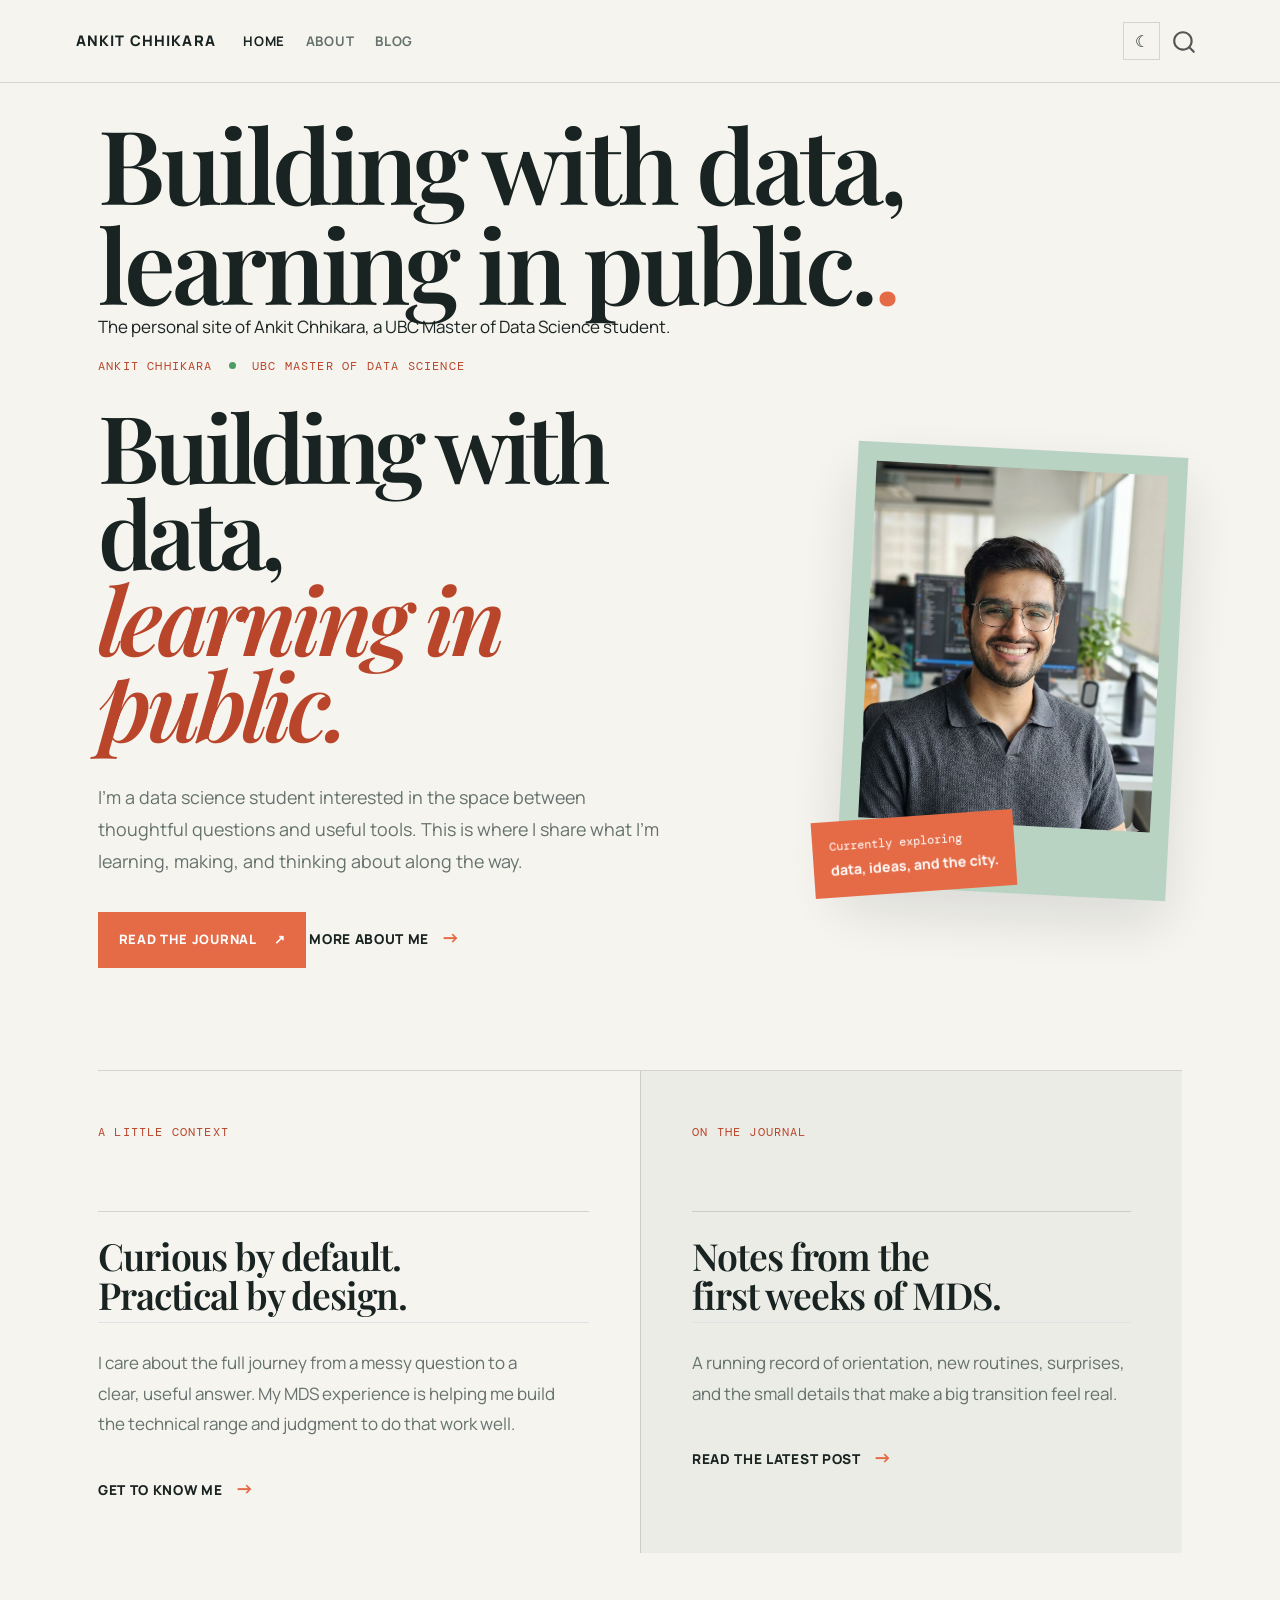
==== docs/index.html @ 625a1a9a "fix profile image path" ====
<!DOCTYPE html>
<html xmlns="http://www.w3.org/1999/xhtml" lang="en" xml:lang="en"><head>

<meta charset="utf-8">
<meta name="generator" content="quarto-1.10.18">

<meta name="viewport" content="width=device-width, initial-scale=1.0, user-scalable=yes">

<meta name="description" content="The personal site of Ankit Chhikara, a UBC Master of Data Science student.">

<title>Building with data, learning in public. – Ankit Chhikara</title>
<style>
/* Default styles provided by pandoc.
** See https://pandoc.org/MANUAL.html#variables-for-html for config info.
*/
span.smallcaps{font-variant: small-caps;}
div.columns{display: flex; gap: 1.5em;}
div.column{flex: auto;}
@media screen {
div.columns{gap: min(4vw, 1.5em);}
div.column{overflow-x: auto;}
}
div.hanging-indent{margin-left: 1.5em; text-indent: -1.5em;}
ul.task-list{list-style: none;}
ul.task-list li input[type="checkbox"] {
  width: 0.8em;
  margin: 0 0.8em 0.2em -1em; /* quarto-specific, see https://github.com/quarto-dev/quarto-cli/issues/4556 */ 
  vertical-align: middle;
}
</style>


<script src="site_libs/quarto-nav/quarto-nav.js"></script>
<script src="site_libs/quarto-nav/headroom.min.js"></script>
<script src="site_libs/clipboard/clipboard.min.js"></script>
<script src="site_libs/quarto-search/autocomplete.umd.js"></script>
<script src="site_libs/quarto-search/fuse.min.js"></script>
<script src="site_libs/quarto-search/quarto-search.js"></script>
<meta name="quarto:offset" content="./">
<script src="site_libs/quarto-html/quarto.js" type="module"></script>
<script src="site_libs/quarto-html/tabsets/tabsets.js" type="module"></script>
<script src="site_libs/quarto-html/popper.min.js"></script>
<script src="site_libs/quarto-html/tippy.umd.min.js"></script>
<script src="site_libs/quarto-html/anchor.min.js"></script>
<link href="site_libs/quarto-html/tippy.css" rel="stylesheet">
<link href="site_libs/quarto-html/quarto-syntax-highlighting-64a204ab8560d761af7679ceaba22944.css" rel="stylesheet" id="quarto-text-highlighting-styles">
<script src="site_libs/bootstrap/bootstrap.min.js"></script>
<link href="site_libs/bootstrap/bootstrap-icons.css" rel="stylesheet">
<link href="site_libs/bootstrap/bootstrap-445b8638c3d06994fee0907d791121c4.min.css" rel="stylesheet" append-hash="true" id="quarto-bootstrap" data-mode="light">
<script id="quarto-search-options" type="application/json">{
  "location": "navbar",
  "copy-button": false,
  "collapse-after": 3,
  "panel-placement": "end",
  "type": "overlay",
  "limit": 50,
  "keyboard-shortcut": [
    "f",
    "/",
    "s"
  ],
  "show-item-context": false,
  "language": {
    "search-no-results-text": "No results",
    "search-matching-documents-text": "matching documents",
    "search-copy-link-title": "Copy link to search",
    "search-hide-matches-text": "Hide additional matches",
    "search-more-match-text": "more match in this document",
    "search-more-matches-text": "more matches in this document",
    "search-clear-button-title": "Clear",
    "search-text-placeholder": "",
    "search-detached-cancel-button-title": "Cancel",
    "search-submit-button-title": "Submit",
    "search-label": "Search"
  }
}</script>


<link rel="stylesheet" href="styles.css">
</head>

<body class="nav-fixed quarto-light">

<div id="quarto-search-results"></div>
  <header id="quarto-header" class="headroom fixed-top">
    <nav class="navbar navbar-expand-lg " data-bs-theme="dark">
      <div class="navbar-container container-fluid">
      <div class="navbar-brand-container mx-auto">
    <a class="navbar-brand" href="./index.html">
    <span class="navbar-title">Ankit Chhikara</span>
    </a>
  </div>
            <div id="quarto-search" class="" title="Search"></div>
          <button class="navbar-toggler" type="button" data-bs-toggle="collapse" data-bs-target="#navbarCollapse" aria-controls="navbarCollapse" role="menu" aria-expanded="false" aria-label="Toggle navigation" onclick="if (window.quartoToggleHeadroom) { window.quartoToggleHeadroom(); }">
  <span class="navbar-toggler-icon"></span>
</button>
          <div class="collapse navbar-collapse" id="navbarCollapse">
            <ul class="navbar-nav navbar-nav-scroll me-auto">
  <li class="nav-item">
    <a class="nav-link active" href="./index.html" aria-current="page"> 
<span class="menu-text">Home</span></a>
  </li>  
  <li class="nav-item">
    <a class="nav-link" href="./about.html"> 
<span class="menu-text">About</span></a>
  </li>  
  <li class="nav-item">
    <a class="nav-link" href="./blog.html"> 
<span class="menu-text">Blog</span></a>
  </li>  
</ul>
            <ul class="navbar-nav navbar-nav-scroll ms-auto">
  <li class="nav-item">
    <a class="nav-link" href="./#"> 
<span class="menu-text"></span></a>
  </li>  
</ul>
          </div> <!-- /navcollapse -->
            <div class="quarto-navbar-tools">
</div>
      </div> <!-- /container-fluid -->
    </nav>
</header>
<!-- content -->
<div id="quarto-content" class="quarto-container page-columns page-rows-contents page-layout-full page-navbar">
<!-- sidebar -->
<!-- margin-sidebar -->
    <div id="quarto-margin-sidebar" class="sidebar margin-sidebar zindex-bottom">
        
    </div>
<!-- main -->
<main class="content column-page" id="quarto-document-content">

<header id="title-block-header" class="quarto-title-block default">
<div class="quarto-title">
<h1 class="title">Building with data, learning in public.</h1>
</div>

<div>
  <div class="description">
    The personal site of Ankit Chhikara, a UBC Master of Data Science student.
  </div>
</div>


<div class="quarto-title-meta column-page">

    
  
    
  </div>
  


</header>


<div class="home-hero">
<div class="hero-copy">
<p class="eyebrow">
Ankit Chhikara <span class="status-dot"></span> UBC Master of Data Science
</p>
<h1>
Building with data,<br><em>learning in public.</em>
</h1>
<p class="hero-lede">
I’m a data science student interested in the space between thoughtful questions and useful tools. This is where I share what I’m learning, making, and thinking about along the way.
</p>
<div class="hero-actions">
<p><a class="button button-primary" href="./blog.html">Read the journal <span aria-hidden="true">↗</span></a> <a class="text-link" href="./about.html">More about me <span aria-hidden="true">→</span></a></p>
</div>
</div>
<div class="hero-portrait">
<div class="portrait-frame">
<img src="images/profile.jpg" alt="Portrait of Ankit Chhikara">
</div>
<p class="portrait-note">
Currently exploring<br><strong>data, ideas, and the city.</strong>
</p>
</div>
</div>
<div class="home-grid">
<section class="feature-block">
<p class="eyebrow">
A little context
</p>
<h2 class="anchored">
Curious by default.<br>Practical by design.
</h2>
<p>
I care about the full journey from a messy question to a clear, useful answer. My MDS experience is helping me build the technical range and judgment to do that work well.
</p>
<a class="text-link" href="./about.html">Get to know me <span aria-hidden="true">→</span></a>
</section>
<section class="feature-block feature-block-accent">
<p class="eyebrow">
On the journal
</p>
<h2 class="anchored">
Notes from the<br>first weeks of MDS.
</h2>
<p>
A running record of orientation, new routines, surprises, and the small details that make a big transition feel real.
</p>
<a class="text-link" href="./posts/first-weeks/index.html">Read the latest post <span aria-hidden="true">→</span></a>
</section>
</div>



</main> <!-- /main -->
<script>
(function () {
  const savedTheme = localStorage.getItem('ankit-theme');
  const prefersDark = window.matchMedia('(prefers-color-scheme: dark)').matches;
  const theme = savedTheme || (prefersDark ? 'dark' : 'light');
  document.documentElement.dataset.theme = theme;

  window.addEventListener('DOMContentLoaded', function () {
    const tools = document.querySelector('.quarto-navbar-tools');
    if (!tools || tools.querySelector('.theme-toggle')) return;

    const button = document.createElement('button');
    button.className = 'theme-toggle';
    button.type = 'button';
    button.setAttribute('aria-label', theme === 'dark' ? 'Switch to light mode' : 'Switch to dark mode');
    button.setAttribute('title', button.getAttribute('aria-label'));
    button.innerHTML = theme === 'dark' ? '&#9728;' : '&#9790;';
    tools.appendChild(button);

    button.addEventListener('click', function () {
      const nextTheme = document.documentElement.dataset.theme === 'dark' ? 'light' : 'dark';
      document.documentElement.dataset.theme = nextTheme;
      localStorage.setItem('ankit-theme', nextTheme);
      const label = nextTheme === 'dark' ? 'Switch to light mode' : 'Switch to dark mode';
      button.setAttribute('aria-label', label);
      button.setAttribute('title', label);
      button.innerHTML = nextTheme === 'dark' ? '&#9728;' : '&#9790;';
    });
  });
})();
</script>
<script id="quarto-html-after-body" type="application/javascript">
  window.document.addEventListener("DOMContentLoaded", function (event) {
    const icon = "";
    const anchorJS = new window.AnchorJS();
    anchorJS.options = {
      placement: 'right',
      icon: icon
    };
    anchorJS.add('.anchored');
    const isCodeAnnotation = (el) => {
      for (const clz of el.classList) {
        if (clz.startsWith('code-annotation-')) {                     
          return true;
        }
      }
      return false;
    }
    const onCopySuccess = function(e) {
      // button target
      const button = e.trigger;
      // don't keep focus
      button.blur();
      // flash "checked"
      button.classList.add('code-copy-button-checked');
      var currentTitle = button.getAttribute("title");
      button.setAttribute("title", "Copied!");
      let tooltip;
      if (window.bootstrap) {
        button.setAttribute("data-bs-toggle", "tooltip");
        button.setAttribute("data-bs-placement", "left");
        button.setAttribute("data-bs-title", "Copied!");
        tooltip = new bootstrap.Tooltip(button, 
          { trigger: "manual", 
            customClass: "code-copy-button-tooltip",
            offset: [0, -8]});
        tooltip.show();    
      }
      setTimeout(function() {
        if (tooltip) {
          tooltip.hide();
          button.removeAttribute("data-bs-title");
          button.removeAttribute("data-bs-toggle");
          button.removeAttribute("data-bs-placement");
        }
        button.setAttribute("title", currentTitle);
        button.classList.remove('code-copy-button-checked');
      }, 1000);
      // clear code selection
      e.clearSelection();
    }
    const getTextToCopy = function(trigger) {
      const outerScaffold = trigger.parentElement.cloneNode(true);
      const codeEl = outerScaffold.querySelector('code');
      for (const childEl of codeEl.children) {
        if (isCodeAnnotation(childEl)) {
          childEl.remove();
        }
      }
      return codeEl.innerText;
    }
    const clipboard = new window.ClipboardJS('.code-copy-button:not([data-in-quarto-modal])', {
      text: getTextToCopy
    });
    clipboard.on('success', onCopySuccess);
    if (window.document.getElementById('quarto-embedded-source-code-modal')) {
      const clipboardModal = new window.ClipboardJS('.code-copy-button[data-in-quarto-modal]', {
        text: getTextToCopy,
        container: window.document.getElementById('quarto-embedded-source-code-modal')
      });
      clipboardModal.on('success', onCopySuccess);
    }
      var localhostRegex = new RegExp(/^(?:http|https):\/\/localhost\:?[0-9]*\//);
      var mailtoRegex = new RegExp(/^mailto:/);
        var filterRegex = new RegExp('/' + window.location.host + '/');
      var isInternal = (href) => {
          return filterRegex.test(href) || localhostRegex.test(href) || mailtoRegex.test(href);
      }
      // Inspect non-navigation links and adorn them if external
     var links = window.document.querySelectorAll('a[href]:not(.nav-link):not(.navbar-brand):not(.toc-action):not(.sidebar-link):not(.sidebar-item-toggle):not(.pagination-link):not(.no-external):not([aria-hidden]):not(.dropdown-item):not(.quarto-navigation-tool):not(.about-link)');
      for (var i=0; i<links.length; i++) {
        const link = links[i];
        if (!isInternal(link.href)) {
          // undo the damage that might have been done by quarto-nav.js in the case of
          // links that we want to consider external
          if (link.dataset.originalHref !== undefined) {
            link.href = link.dataset.originalHref;
          }
        }
      }
    function tippyHover(el, contentFn, onTriggerFn, onUntriggerFn) {
      const config = {
        allowHTML: true,
        maxWidth: 500,
        delay: 100,
        arrow: false,
        appendTo: function(el) {
            return el.parentElement;
        },
        interactive: true,
        interactiveBorder: 10,
        theme: 'quarto',
        placement: 'bottom-start',
      };
      if (contentFn) {
        config.content = contentFn;
      }
      if (onTriggerFn) {
        config.onTrigger = onTriggerFn;
      }
      if (onUntriggerFn) {
        config.onUntrigger = onUntriggerFn;
      }
      window.tippy(el, config); 
    }
    const noterefs = window.document.querySelectorAll('a[role="doc-noteref"]');
    for (var i=0; i<noterefs.length; i++) {
      const ref = noterefs[i];
      tippyHover(ref, function() {
        // use id or data attribute instead here
        let href = ref.getAttribute('data-footnote-href') || ref.getAttribute('href');
        try { href = new URL(href).hash; } catch {}
        const id = href.replace(/^#\/?/, "");
        const note = window.document.getElementById(id);
        if (note) {
          return note.innerHTML;
        } else {
          return "";
        }
      });
    }
    const xrefs = window.document.querySelectorAll('a.quarto-xref');
    const processXRef = (id, note) => {
      // Strip column container classes
      const stripColumnClz = (el) => {
        el.classList.remove("page-full", "page-columns");
        if (el.children) {
          for (const child of el.children) {
            stripColumnClz(child);
          }
        }
      }
      stripColumnClz(note)
      if (id === null || id.startsWith('sec-')) {
        // Special case sections, only their first couple elements
        const container = document.createElement("div");
        if (note.children && note.children.length > 2) {
          container.appendChild(note.children[0].cloneNode(true));
          for (let i = 1; i < note.children.length; i++) {
            const child = note.children[i];
            if (child.tagName === "P" && child.innerText === "") {
              continue;
            } else {
              container.appendChild(child.cloneNode(true));
              break;
            }
          }
          if (window.Quarto?.typesetMath) {
            window.Quarto.typesetMath(container);
          }
          return container.innerHTML
        } else {
          if (window.Quarto?.typesetMath) {
            window.Quarto.typesetMath(note);
          }
          return note.innerHTML;
        }
      } else {
        // Remove any anchor links if they are present
        const anchorLink = note.querySelector('a.anchorjs-link');
        if (anchorLink) {
          anchorLink.remove();
        }
        if (window.Quarto?.typesetMath) {
          window.Quarto.typesetMath(note);
        }
        if (note.classList.contains("callout")) {
          return note.outerHTML;
        } else {
          return note.innerHTML;
        }
      }
    }
    for (var i=0; i<xrefs.length; i++) {
      const xref = xrefs[i];
      tippyHover(xref, undefined, function(instance) {
        instance.disable();
        let url = xref.getAttribute('href');
        let hash = undefined; 
        if (url.startsWith('#')) {
          hash = url;
        } else {
          try { hash = new URL(url).hash; } catch {}
        }
        if (hash) {
          const id = hash.replace(/^#\/?/, "");
          const note = window.document.getElementById(id);
          if (note !== null) {
            try {
              const html = processXRef(id, note.cloneNode(true));
              instance.setContent(html);
            } finally {
              instance.enable();
              instance.show();
            }
          } else {
            // See if we can fetch this
            fetch(url.split('#')[0])
            .then(res => res.text())
            .then(html => {
              const parser = new DOMParser();
              const htmlDoc = parser.parseFromString(html, "text/html");
              const note = htmlDoc.getElementById(id);
              if (note !== null) {
                const html = processXRef(id, note);
                instance.setContent(html);
              } 
            }).finally(() => {
              instance.enable();
              instance.show();
            });
          }
        } else {
          // See if we can fetch a full url (with no hash to target)
          // This is a special case and we should probably do some content thinning / targeting
          fetch(url)
          .then(res => res.text())
          .then(html => {
            const parser = new DOMParser();
            const htmlDoc = parser.parseFromString(html, "text/html");
            const note = htmlDoc.querySelector('main.content');
            if (note !== null) {
              // This should only happen for chapter cross references
              // (since there is no id in the URL)
              // remove the first header
              if (note.children.length > 0 && note.children[0].tagName === "HEADER") {
                note.children[0].remove();
              }
              const html = processXRef(null, note);
              instance.setContent(html);
            } 
          }).finally(() => {
            instance.enable();
            instance.show();
          });
        }
      }, function(instance) {
      });
    }
        let selectedAnnoteEl;
        const selectorForAnnotation = ( cell, annotation) => {
          let cellAttr = 'data-code-cell="' + cell + '"';
          let lineAttr = 'data-code-annotation="' +  annotation + '"';
          const selector = 'span[' + cellAttr + '][' + lineAttr + ']';
          return selector;
        }
        const selectCodeLines = (annoteEl) => {
          const doc = window.document;
          const targetCell = annoteEl.getAttribute("data-target-cell");
          const targetAnnotation = annoteEl.getAttribute("data-target-annotation");
          const annoteSpan = window.document.querySelector(selectorForAnnotation(targetCell, targetAnnotation));
          const lines = annoteSpan.getAttribute("data-code-lines").split(",");
          const lineIds = lines.map((line) => {
            return targetCell + "-" + line;
          })
          let top = null;
          let height = null;
          let parent = null;
          if (lineIds.length > 0) {
              //compute the position of the single el (top and bottom and make a div)
              const el = window.document.getElementById(lineIds[0]);
              top = el.offsetTop;
              height = el.offsetHeight;
              parent = el.parentElement.parentElement;
            if (lineIds.length > 1) {
              const lastEl = window.document.getElementById(lineIds[lineIds.length - 1]);
              const bottom = lastEl.offsetTop + lastEl.offsetHeight;
              height = bottom - top;
            }
            if (top !== null && height !== null && parent !== null) {
              // cook up a div (if necessary) and position it 
              let div = window.document.getElementById("code-annotation-line-highlight");
              if (div === null) {
                div = window.document.createElement("div");
                div.setAttribute("id", "code-annotation-line-highlight");
                div.style.position = 'absolute';
                parent.appendChild(div);
              }
              div.style.top = top - 2 + "px";
              div.style.height = height + 4 + "px";
              div.style.left = 0;
              let gutterDiv = window.document.getElementById("code-annotation-line-highlight-gutter");
              if (gutterDiv === null) {
                gutterDiv = window.document.createElement("div");
                gutterDiv.setAttribute("id", "code-annotation-line-highlight-gutter");
                gutterDiv.style.position = 'absolute';
                const codeCell = window.document.getElementById(targetCell);
                const gutter = codeCell.querySelector('.code-annotation-gutter');
                gutter.appendChild(gutterDiv);
              }
              gutterDiv.style.top = top - 2 + "px";
              gutterDiv.style.height = height + 4 + "px";
            }
            selectedAnnoteEl = annoteEl;
          }
        };
        const unselectCodeLines = () => {
          const elementsIds = ["code-annotation-line-highlight", "code-annotation-line-highlight-gutter"];
          elementsIds.forEach((elId) => {
            const div = window.document.getElementById(elId);
            if (div) {
              div.remove();
            }
          });
          selectedAnnoteEl = undefined;
        };
          // Handle positioning of the toggle
      window.addEventListener(
        "resize",
        throttle(() => {
          elRect = undefined;
          if (selectedAnnoteEl) {
            selectCodeLines(selectedAnnoteEl);
          }
        }, 10)
      );
      function throttle(fn, ms) {
      let throttle = false;
      let timer;
        return (...args) => {
          if(!throttle) { // first call gets through
              fn.apply(this, args);
              throttle = true;
          } else { // all the others get throttled
              if(timer) clearTimeout(timer); // cancel #2
              timer = setTimeout(() => {
                fn.apply(this, args);
                timer = throttle = false;
              }, ms);
          }
        };
      }
        // Attach click handler to the DT
        const annoteDls = window.document.querySelectorAll('dt[data-target-cell]');
        for (const annoteDlNode of annoteDls) {
          annoteDlNode.addEventListener('click', (event) => {
            const clickedEl = event.target;
            if (clickedEl !== selectedAnnoteEl) {
              unselectCodeLines();
              const activeEl = window.document.querySelector('dt[data-target-cell].code-annotation-active');
              if (activeEl) {
                activeEl.classList.remove('code-annotation-active');
              }
              selectCodeLines(clickedEl);
              clickedEl.classList.add('code-annotation-active');
            } else {
              // Unselect the line
              unselectCodeLines();
              clickedEl.classList.remove('code-annotation-active');
            }
          });
        }
    const findCites = (el) => {
      const parentEl = el.parentElement;
      if (parentEl) {
        const cites = parentEl.dataset.cites;
        if (cites) {
          return {
            el,
            cites: cites.split(' ')
          };
        } else {
          return findCites(el.parentElement)
        }
      } else {
        return undefined;
      }
    };
    var bibliorefs = window.document.querySelectorAll('a[role="doc-biblioref"]');
    for (var i=0; i<bibliorefs.length; i++) {
      const ref = bibliorefs[i];
      const citeInfo = findCites(ref);
      if (citeInfo) {
        tippyHover(citeInfo.el, function() {
          var popup = window.document.createElement('div');
          citeInfo.cites.forEach(function(cite) {
            var citeDiv = window.document.createElement('div');
            citeDiv.classList.add('hanging-indent');
            citeDiv.classList.add('csl-entry');
            var biblioDiv = window.document.getElementById('ref-' + cite);
            if (biblioDiv) {
              citeDiv.innerHTML = biblioDiv.innerHTML;
            }
            popup.appendChild(citeDiv);
          });
          return popup.innerHTML;
        });
      }
    }
  });
  </script>
</div> <!-- /content -->




</body></html>
---- docs/site_libs/quarto-html/tippy.css ----
.tippy-box[data-animation=fade][data-state=hidden]{opacity:0}[data-tippy-root]{max-width:calc(100vw - 10px)}.tippy-box{position:relative;background-color:#333;color:#fff;border-radius:4px;font-size:14px;line-height:1.4;white-space:normal;outline:0;transition-property:transform,visibility,opacity}.tippy-box[data-placement^=top]>.tippy-arrow{bottom:0}.tippy-box[data-placement^=top]>.tippy-arrow:before{bottom:-7px;left:0;border-width:8px 8px 0;border-top-color:initial;transform-origin:center top}.tippy-box[data-placement^=bottom]>.tippy-arrow{top:0}.tippy-box[data-placement^=bottom]>.tippy-arrow:before{top:-7px;left:0;border-width:0 8px 8px;border-bottom-color:initial;transform-origin:center bottom}.tippy-box[data-placement^=left]>.tippy-arrow{right:0}.tippy-box[data-placement^=left]>.tippy-arrow:before{border-width:8px 0 8px 8px;border-left-color:initial;right:-7px;transform-origin:center left}.tippy-box[data-placement^=right]>.tippy-arrow{left:0}.tippy-box[data-placement^=right]>.tippy-arrow:before{left:-7px;border-width:8px 8px 8px 0;border-right-color:initial;transform-origin:center right}.tippy-box[data-inertia][data-state=visible]{transition-timing-function:cubic-bezier(.54,1.5,.38,1.11)}.tippy-arrow{width:16px;height:16px;color:#333}.tippy-arrow:before{content:"";position:absolute;border-color:transparent;border-style:solid}.tippy-content{position:relative;padding:5px 9px;z-index:1}
---- docs/site_libs/quarto-html/quarto-syntax-highlighting-64a204ab8560d761af7679ceaba22944.css ----
/* quarto syntax highlight colors */
:root {
  --quarto-hl-ot-color: #003B4F;
  --quarto-hl-at-color: #657422;
  --quarto-hl-ss-color: #20794D;
  --quarto-hl-an-color: #5E5E5E;
  --quarto-hl-fu-color: #4758AB;
  --quarto-hl-st-color: #20794D;
  --quarto-hl-cf-color: #003B4F;
  --quarto-hl-op-color: #5E5E5E;
  --quarto-hl-er-color: #AD0000;
  --quarto-hl-bn-color: #AD0000;
  --quarto-hl-al-color: #AD0000;
  --quarto-hl-va-color: #111111;
  --quarto-hl-bu-color: inherit;
  --quarto-hl-ex-color: inherit;
  --quarto-hl-pp-color: #AD0000;
  --quarto-hl-in-color: #5E5E5E;
  --quarto-hl-vs-color: #20794D;
  --quarto-hl-wa-color: #5E5E5E;
  --quarto-hl-do-color: #5E5E5E;
  --quarto-hl-im-color: #00769E;
  --quarto-hl-ch-color: #20794D;
  --quarto-hl-dt-color: #AD0000;
  --quarto-hl-fl-color: #AD0000;
  --quarto-hl-co-color: #5E5E5E;
  --quarto-hl-cv-color: #5E5E5E;
  --quarto-hl-cn-color: #8f5902;
  --quarto-hl-sc-color: #5E5E5E;
  --quarto-hl-dv-color: #AD0000;
  --quarto-hl-kw-color: #003B4F;
}

/* other quarto variables */
:root {
  --quarto-font-monospace: SFMono-Regular, Menlo, Monaco, Consolas, "Liberation Mono", "Courier New", monospace;
}

/* syntax highlight based on Pandoc's rules */
pre > code.sourceCode > span {
  color: #003B4F;
}

code.sourceCode > span {
  color: #003B4F;
}

div.sourceCode,
div.sourceCode pre.sourceCode {
  color: #003B4F;
}

/* Normal */
code span {
  color: #003B4F;
}

/* Alert */
code span.al {
  color: #AD0000;
  font-style: inherit;
}

/* Annotation */
code span.an {
  color: #5E5E5E;
  font-style: inherit;
}

/* Attribute */
code span.at {
  color: #657422;
  font-style: inherit;
}

/* BaseN */
code span.bn {
  color: #AD0000;
  font-style: inherit;
}

/* BuiltIn */
code span.bu {
  font-style: inherit;
}

/* ControlFlow */
code span.cf {
  color: #003B4F;
  font-weight: bold;
  font-style: inherit;
}

/* Char */
code span.ch {
  color: #20794D;
  font-style: inherit;
}

/* Constant */
code span.cn {
  color: #8f5902;
  font-style: inherit;
}

/* Comment */
code span.co {
  color: #5E5E5E;
  font-style: inherit;
}

/* CommentVar */
code span.cv {
  color: #5E5E5E;
  font-style: italic;
}

/* Documentation */
code span.do {
  color: #5E5E5E;
  font-style: italic;
}

/* DataType */
code span.dt {
  color: #AD0000;
  font-style: inherit;
}

/* DecVal */
code span.dv {
  color: #AD0000;
  font-style: inherit;
}

/* Error */
code span.er {
  color: #AD0000;
  font-style: inherit;
}

/* Extension */
code span.ex {
  font-style: inherit;
}

/* Float */
code span.fl {
  color: #AD0000;
  font-style: inherit;
}

/* Function */
code span.fu {
  color: #4758AB;
  font-style: inherit;
}

/* Import */
code span.im {
  color: #00769E;
  font-style: inherit;
}

/* Information */
code span.in {
  color: #5E5E5E;
  font-style: inherit;
}

/* Keyword */
code span.kw {
  color: #003B4F;
  font-weight: bold;
  font-style: inherit;
}

/* Operator */
code span.op {
  color: #5E5E5E;
  font-style: inherit;
}

/* Other */
code span.ot {
  color: #003B4F;
  font-style: inherit;
}

/* Preprocessor */
code span.pp {
  color: #AD0000;
  font-style: inherit;
}

/* SpecialChar */
code span.sc {
  color: #5E5E5E;
  font-style: inherit;
}

/* SpecialString */
code span.ss {
  color: #20794D;
  font-style: inherit;
}

/* String */
code span.st {
  color: #20794D;
  font-style: inherit;
}

/* Variable */
code span.va {
  color: #111111;
  font-style: inherit;
}

/* VerbatimString */
code span.vs {
  color: #20794D;
  font-style: inherit;
}

/* Warning */
code span.wa {
  color: #5E5E5E;
  font-style: italic;
}

.prevent-inlining {
  content: "</";
}

/*# sourceMappingURL=9d8d5bb603a83b8298b89080a598c93b.css.map */
---- docs/styles.css ----
@import url('https://fonts.googleapis.com/css2?family=DM+Mono:wght@400;500&family=Manrope:wght@400;500;600;700;800&family=Playfair+Display:ital,wght@0,600;0,700;1,600;1,700&display=swap');

:root {
	--ink: #192321;
	--muted: #65716d;
	--paper: #f5f4ef;
	--surface: #ebece5;
	--line: rgba(25, 35, 33, 0.15);
	--accent: #e56b47;
	--accent-dark: #b9462b;
	--mint: #b8d3c2;
	--shadow: 0 24px 60px rgba(25, 35, 33, 0.12);
}

[data-theme="dark"] {
	--ink: #eef1e9;
	--muted: #a9b5ae;
	--paper: #17201d;
	--surface: #22302a;
	--line: rgba(238, 241, 233, 0.16);
	--accent: #f1845e;
	--accent-dark: #ff9d79;
	--mint: #456655;
	--shadow: 0 24px 60px rgba(0, 0, 0, 0.24);
}

html { scroll-behavior: smooth; }

body {
	background: var(--paper);
	color: var(--ink);
	font-family: 'Manrope', 'Avenir Next', sans-serif;
	transition: background-color 180ms ease, color 180ms ease;
}

a { color: var(--accent-dark); }
a:hover { color: var(--ink); }

.navbar {
	background: color-mix(in srgb, var(--paper) 92%, transparent) !important;
	border-bottom: 1px solid var(--line);
	backdrop-filter: blur(14px);
}

.navbar-container { max-width: 1180px; padding: 0.8rem 1.5rem; }
.navbar-brand { color: var(--ink) !important; font-size: 0.86rem; font-weight: 800; letter-spacing: 0.08em; text-transform: uppercase; }
.navbar-nav .nav-link { color: var(--muted) !important; font-size: 0.78rem; font-weight: 700; letter-spacing: 0.06em; text-transform: uppercase; }
.navbar-nav .nav-link:hover, .navbar-nav .nav-link.active { color: var(--ink) !important; }

.quarto-container { max-width: none; }
.content { max-width: 1180px; padding: 8.5rem 1.5rem 5rem; }
.quarto-title-block { margin-bottom: 3rem; }
.quarto-title-block .title { color: var(--ink); font-family: 'Playfair Display', Georgia, serif; font-size: clamp(3rem, 8vw, 6.5rem); letter-spacing: -0.04em; line-height: 0.98; }
.quarto-title-block .title::after { color: var(--accent); content: '.'; }

.home-hero { align-items: center; display: grid; gap: clamp(3rem, 9vw, 9rem); grid-template-columns: minmax(0, 1.3fr) minmax(250px, 0.7fr); min-height: 69vh; }
.hero-copy { max-width: 720px; }
.eyebrow, .page-kicker { color: var(--accent-dark); font-family: 'DM Mono', monospace; font-size: 0.7rem; letter-spacing: 0.1em; margin: 0 0 1.5rem; text-transform: uppercase; }
.status-dot { background: #4c9d63; border-radius: 50%; display: inline-block; height: 0.45rem; margin: 0 0.45rem 0.05rem; width: 0.45rem; }
.hero-copy h1 { color: var(--ink); font-family: 'Playfair Display', Georgia, serif; font-size: clamp(3.5rem, 7.3vw, 7.6rem); letter-spacing: -0.055em; line-height: 0.92; margin: 0; }
.hero-copy h1 em { color: var(--accent-dark); font-weight: 600; }
.hero-lede { color: var(--muted); font-size: clamp(1rem, 1.4vw, 1.25rem); line-height: 1.75; margin: 2rem 0; max-width: 580px; }
.hero-actions { align-items: center; display: flex; flex-wrap: wrap; gap: 1.5rem; }
.button { border: 1px solid transparent; display: inline-flex; font-size: 0.76rem; font-weight: 800; gap: 1rem; letter-spacing: 0.06em; padding: 0.9rem 1.15rem; text-decoration: none; text-transform: uppercase; }
.button-primary { background: var(--accent); color: #fff; }
.button-primary:hover { background: var(--accent-dark); color: #fff; transform: translateY(-2px); }
.text-link { color: var(--ink); font-size: 0.8rem; font-weight: 800; letter-spacing: 0.05em; text-decoration: none; text-transform: uppercase; }
.text-link span { color: var(--accent); font-size: 1.1rem; margin-left: 0.5rem; }
.text-link:hover { color: var(--accent-dark); }

.hero-portrait { justify-self: center; max-width: 330px; position: relative; width: 100%; }
.portrait-frame { background: var(--mint); box-shadow: var(--shadow); padding: 1.1rem 1.1rem 4rem; transform: rotate(3deg); }
.portrait-frame img { aspect-ratio: 0.82; display: block; object-fit: cover; width: 100%; }
.portrait-note { background: var(--accent); bottom: -1rem; color: #fff; font-family: 'DM Mono', monospace; font-size: 0.72rem; left: -2rem; line-height: 1.5; padding: 0.85rem 1rem; position: absolute; transform: rotate(-4deg); }
.portrait-note strong { font-family: 'Manrope', sans-serif; font-size: 0.83rem; }

.home-grid { border-top: 1px solid var(--line); display: grid; grid-template-columns: 1fr 1fr; margin-top: 5rem; }
.feature-block { padding: 3rem 3rem 3rem 0; }
.feature-block + .feature-block { border-left: 1px solid var(--line); padding-left: 3rem; }
.feature-block-accent { background: var(--surface); padding-right: 3rem; }
.feature-block h2 { font-family: 'Playfair Display', Georgia, serif; font-size: clamp(2rem, 3vw, 3.25rem); letter-spacing: -0.035em; line-height: 1; margin: 0 0 1.5rem; }
.feature-block p:not(.eyebrow) { color: var(--muted); line-height: 1.8; margin-bottom: 2rem; max-width: 460px; }

.page-kicker { margin-top: 1rem; }
.page-intro { color: var(--muted); font-family: 'Playfair Display', Georgia, serif; font-size: clamp(1.5rem, 3vw, 2.4rem); line-height: 1.3; max-width: 780px; }
.content h2 { border-top: 1px solid var(--line); font-family: 'Playfair Display', Georgia, serif; font-size: 2.2rem; letter-spacing: -0.03em; margin-top: 4rem; padding-top: 1.5rem; }
.content p, .content li { line-height: 1.8; }
.content section p { max-width: 720px; }

#listing-listing { border-top: 1px solid var(--line); margin-top: 3rem; padding-top: 1rem; }
.quarto-listing-default .listing-item { border-bottom: 1px solid var(--line); padding: 1.7rem 0; }
.quarto-listing-default .listing-title { color: var(--ink); font-family: 'Playfair Display', Georgia, serif; font-size: 1.65rem; }
.quarto-listing-default .listing-description, .quarto-listing-default .listing-date { color: var(--muted); }

#quarto-search, .quarto-navbar-tools { margin-left: 0.7rem; }
.theme-toggle { align-items: center; background: transparent; border: 1px solid var(--line); color: var(--ink); cursor: pointer; display: inline-flex; font-size: 0.95rem; height: 2.2rem; justify-content: center; width: 2.2rem; }
.theme-toggle:hover { background: var(--surface); }

@media (max-width: 760px) {
	.content { padding: 7rem 1.15rem 3rem; }
	.navbar-container { padding: 0.65rem 1.15rem; }
	.home-hero { gap: 3rem; grid-template-columns: 1fr; min-height: auto; }
	.hero-portrait { margin: 1rem 2rem 2rem auto; max-width: 260px; }
	.home-grid { grid-template-columns: 1fr; margin-top: 4rem; }
	.feature-block, .feature-block + .feature-block { border-left: 0; padding: 2.5rem 0; }
	.feature-block + .feature-block { border-top: 1px solid var(--line); }
	.feature-block-accent { padding-right: 1.5rem !important; }
	.quarto-title-block .title { font-size: 3.6rem; }
}
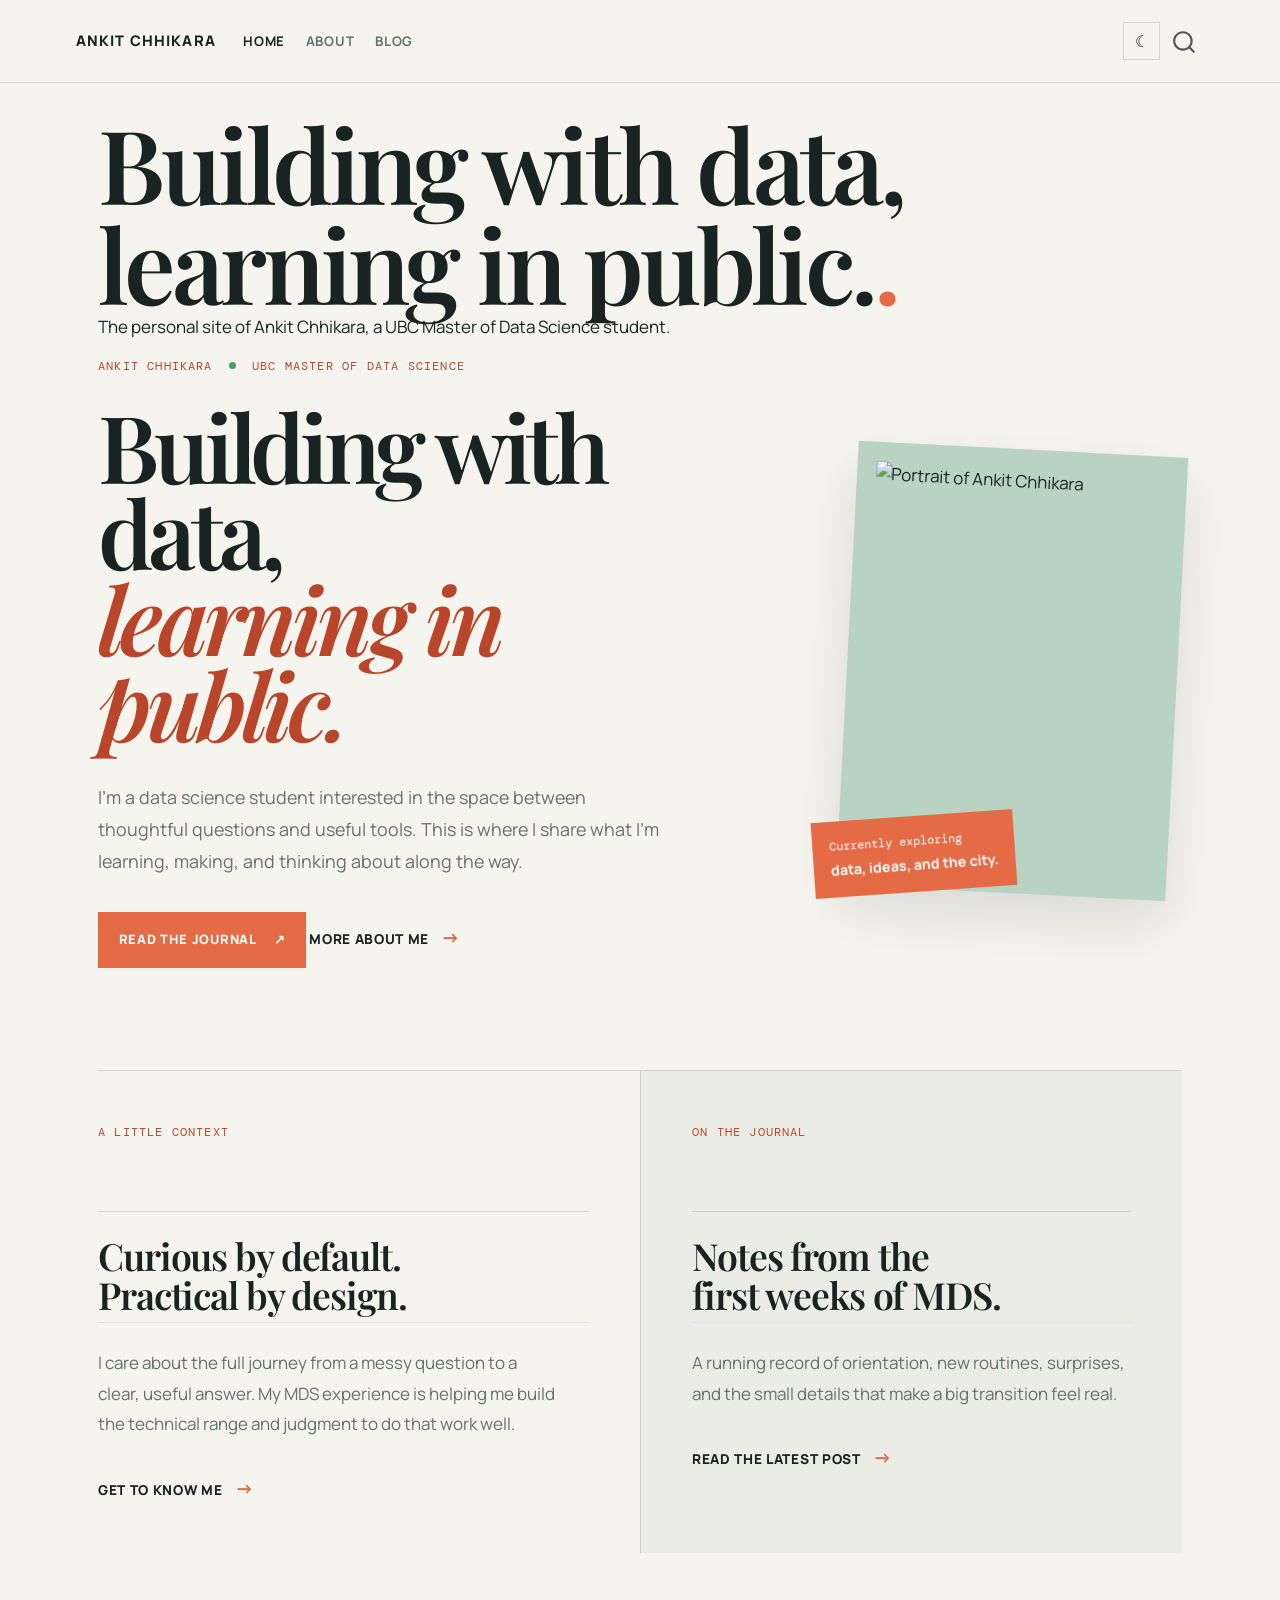
==== commit 11c59a8b: "Added the changes for milestone 3" ====
--- a/docs/index.html
+++ b/docs/index.html
@@ -172,7 +172,7 @@
 </div>
 <div class="hero-portrait">
 <div class="portrait-frame">
-<img src="images/profile.jpg" alt="Portrait of Ankit Chhikara">
+<img src="images/profile.JPG" alt="Portrait of Ankit Chhikara">
 </div>
 <p class="portrait-note">
 Currently exploring<br><strong>data, ideas, and the city.</strong>
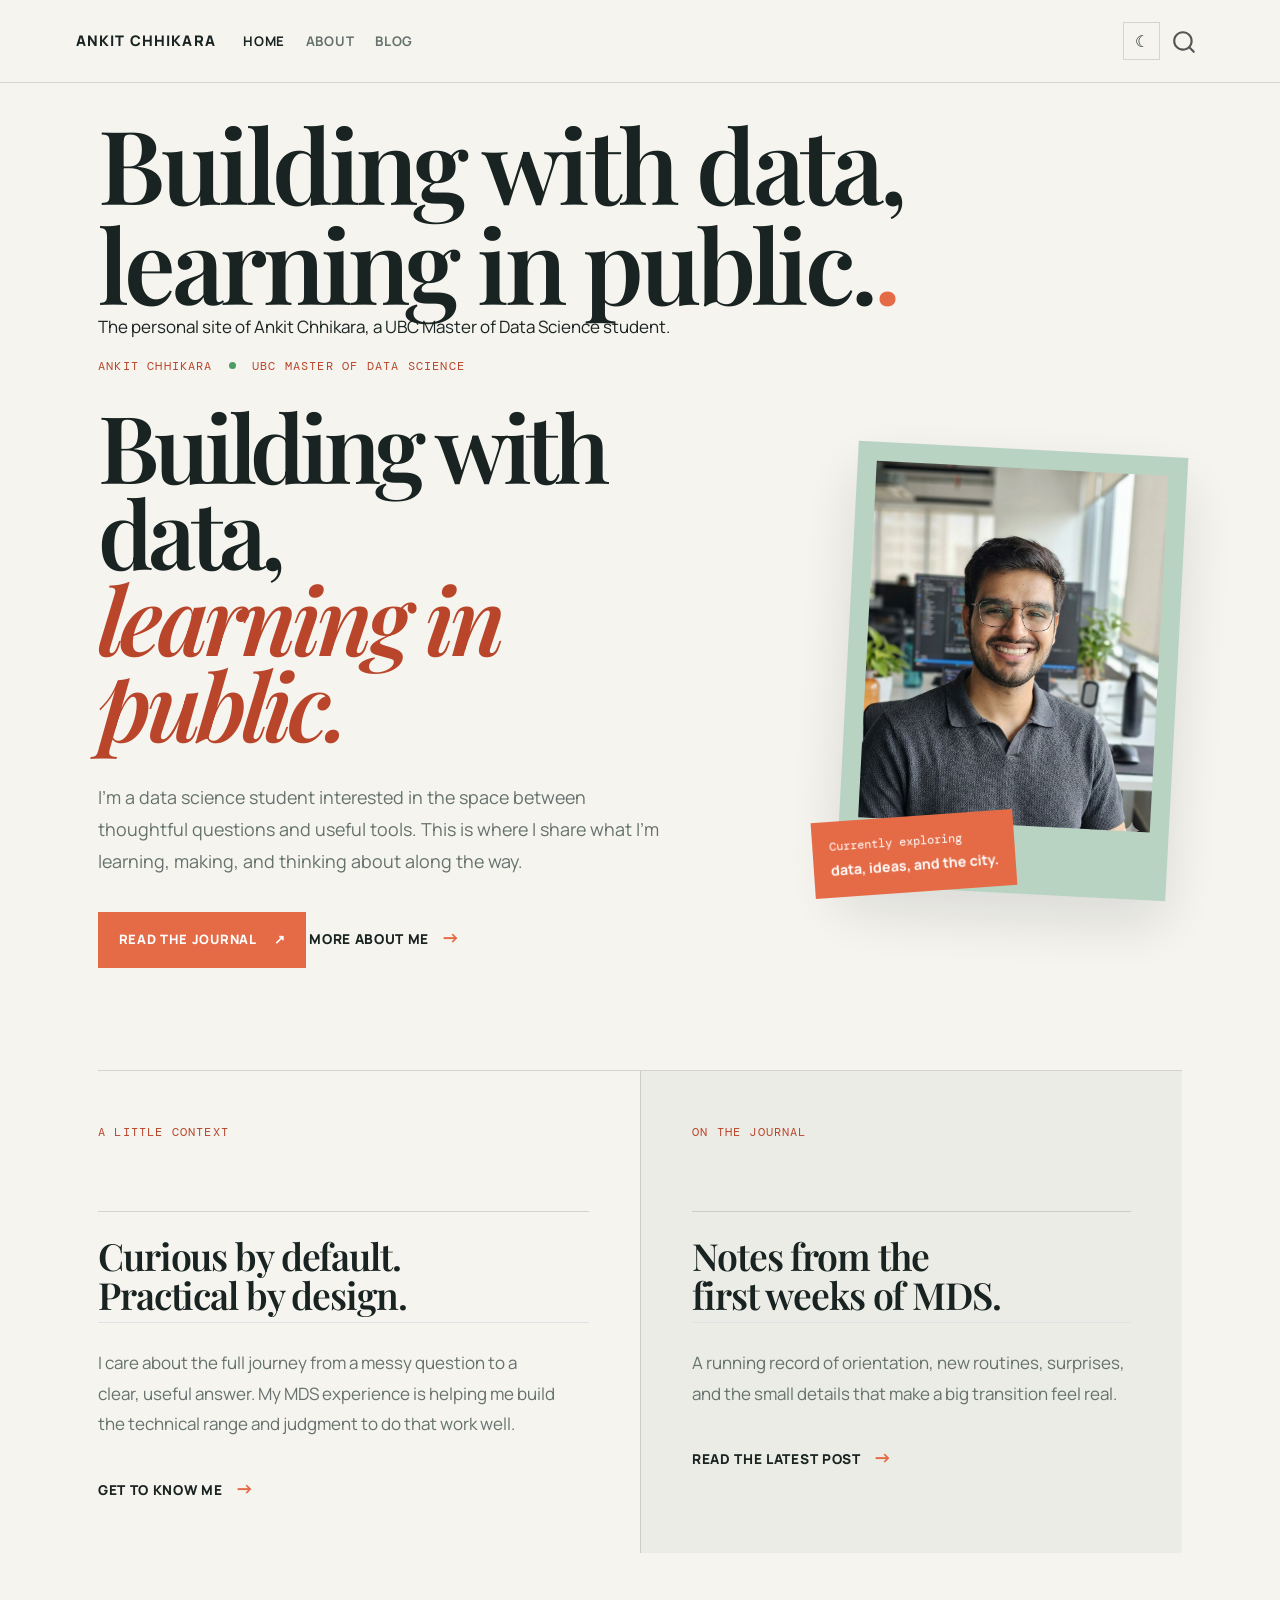
==== commit d1ebd4c5: "changes to add the personal potrait to load" ====
--- a/docs/index.html
+++ b/docs/index.html
@@ -172,7 +172,7 @@
 </div>
 <div class="hero-portrait">
 <div class="portrait-frame">
-<img src="images/profile.JPG" alt="Portrait of Ankit Chhikara">
+<img src="images/profile.jpg" alt="Portrait of Ankit Chhikara">
 </div>
 <p class="portrait-note">
 Currently exploring<br><strong>data, ideas, and the city.</strong>
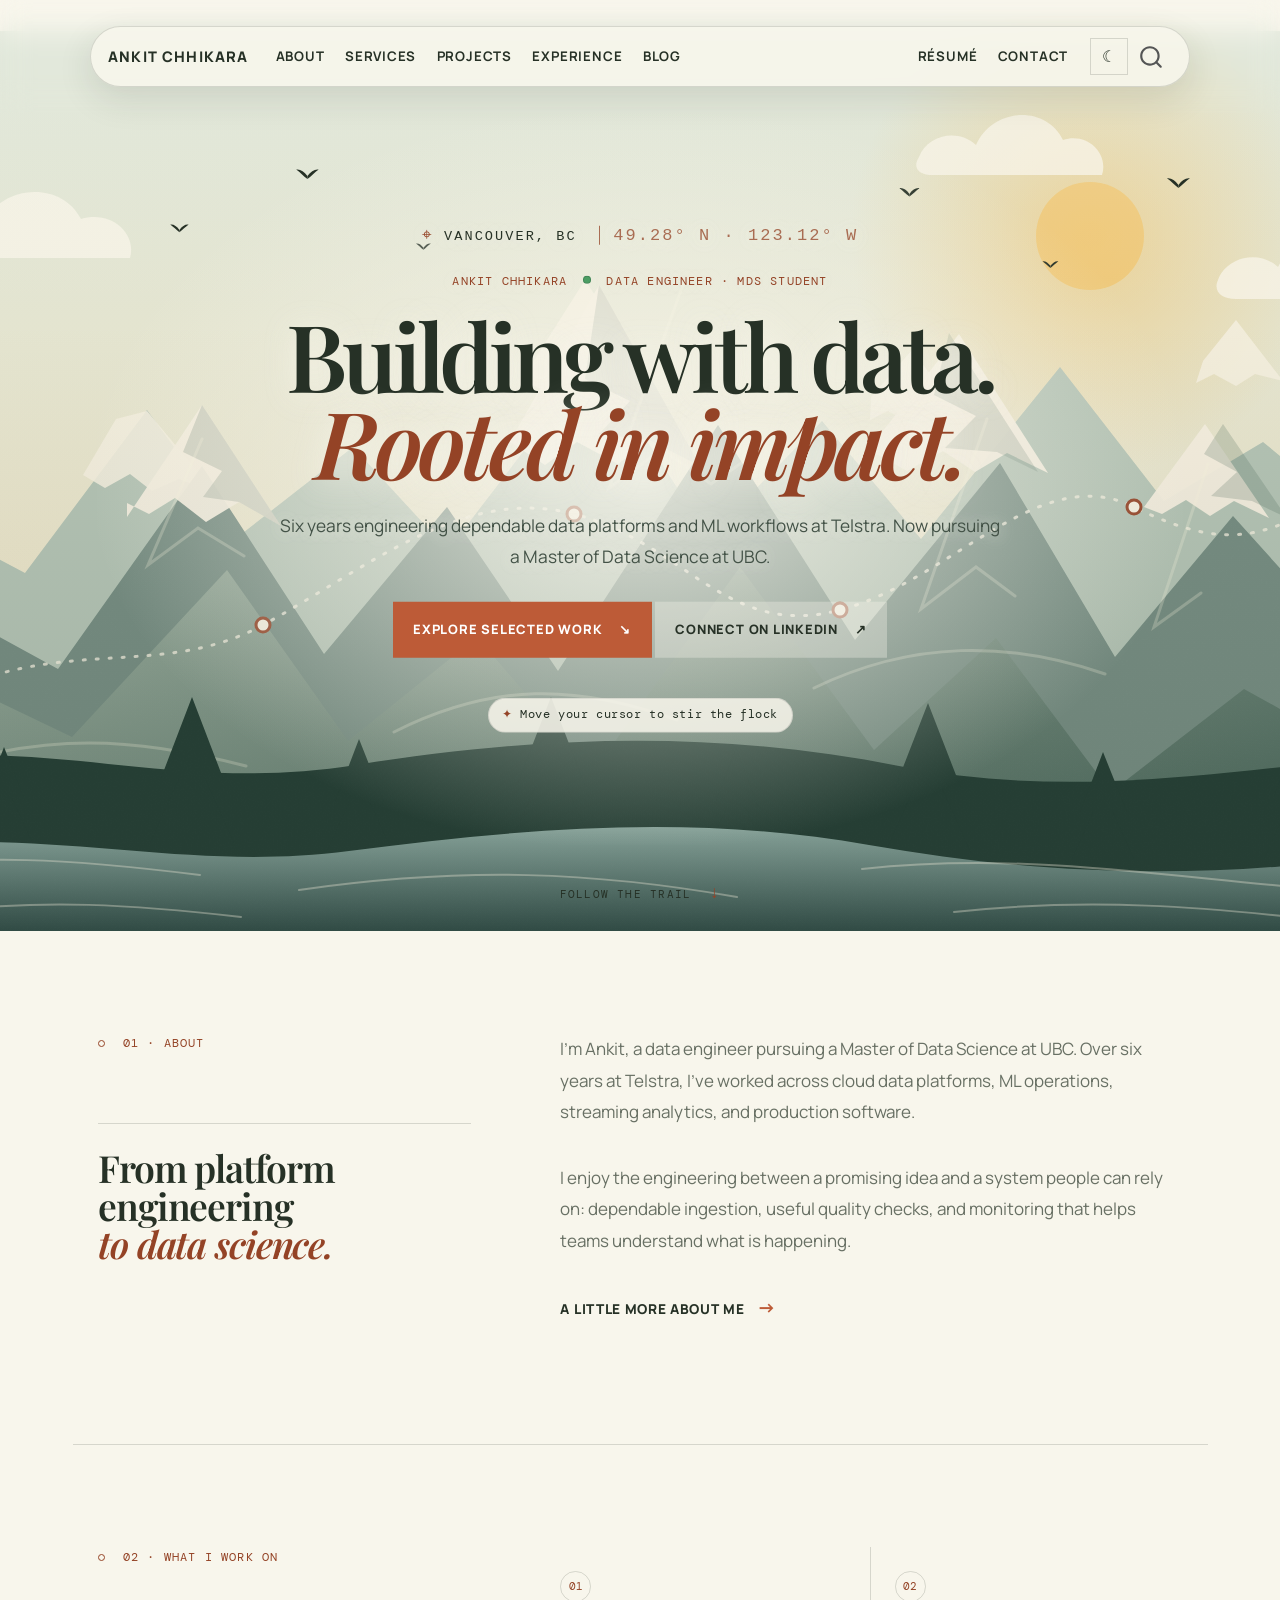
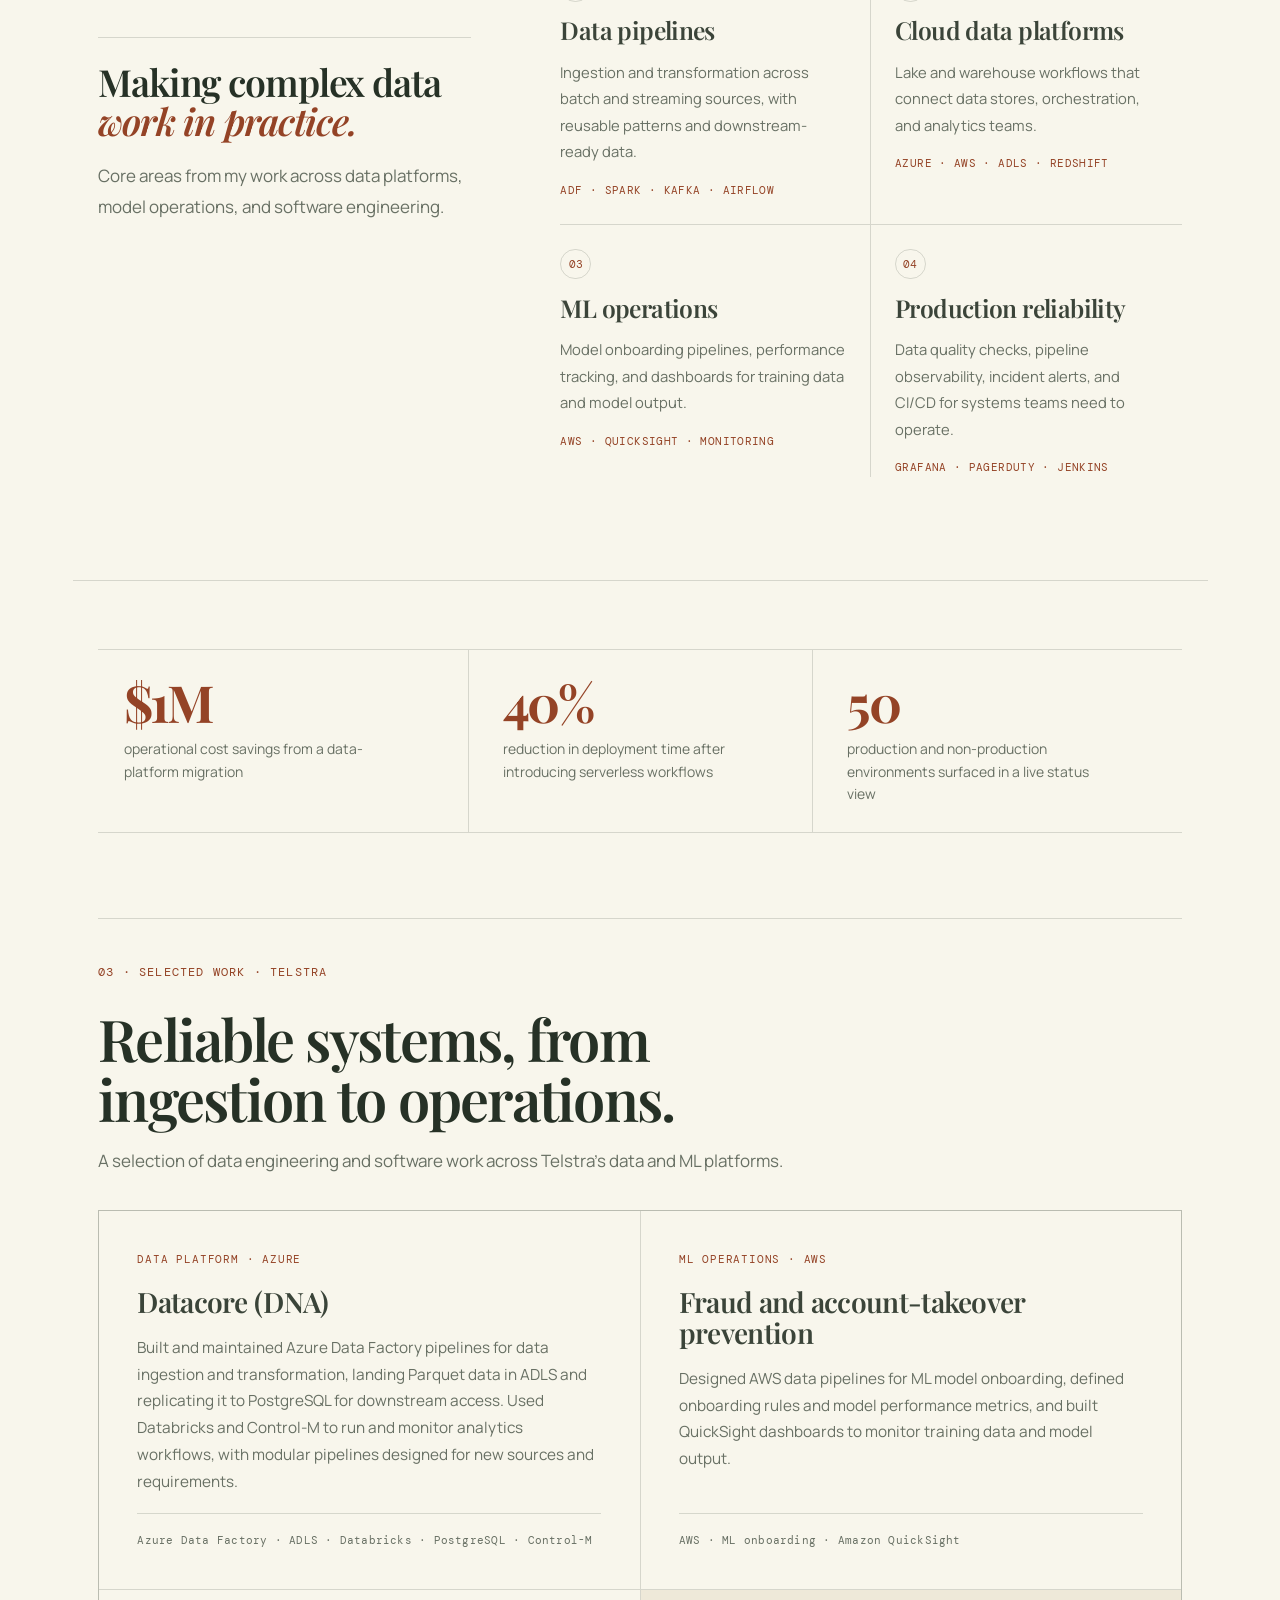
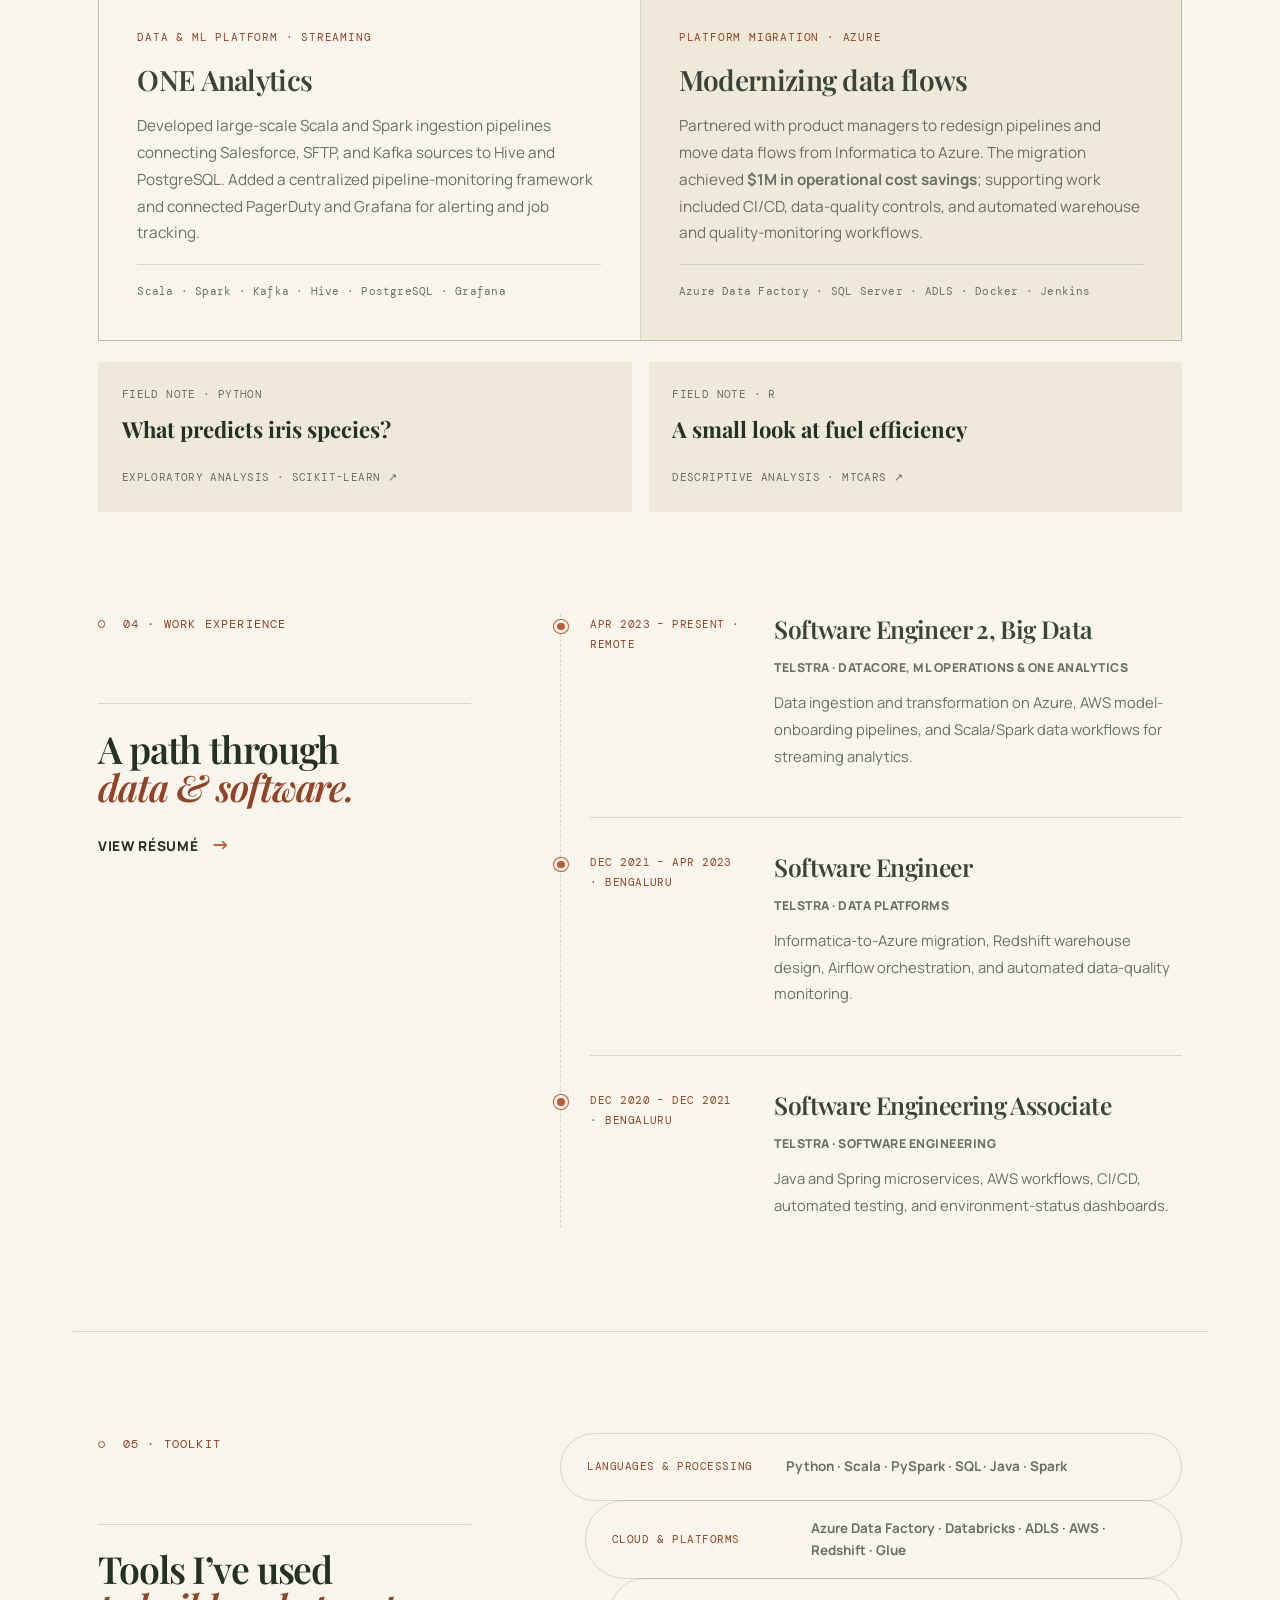
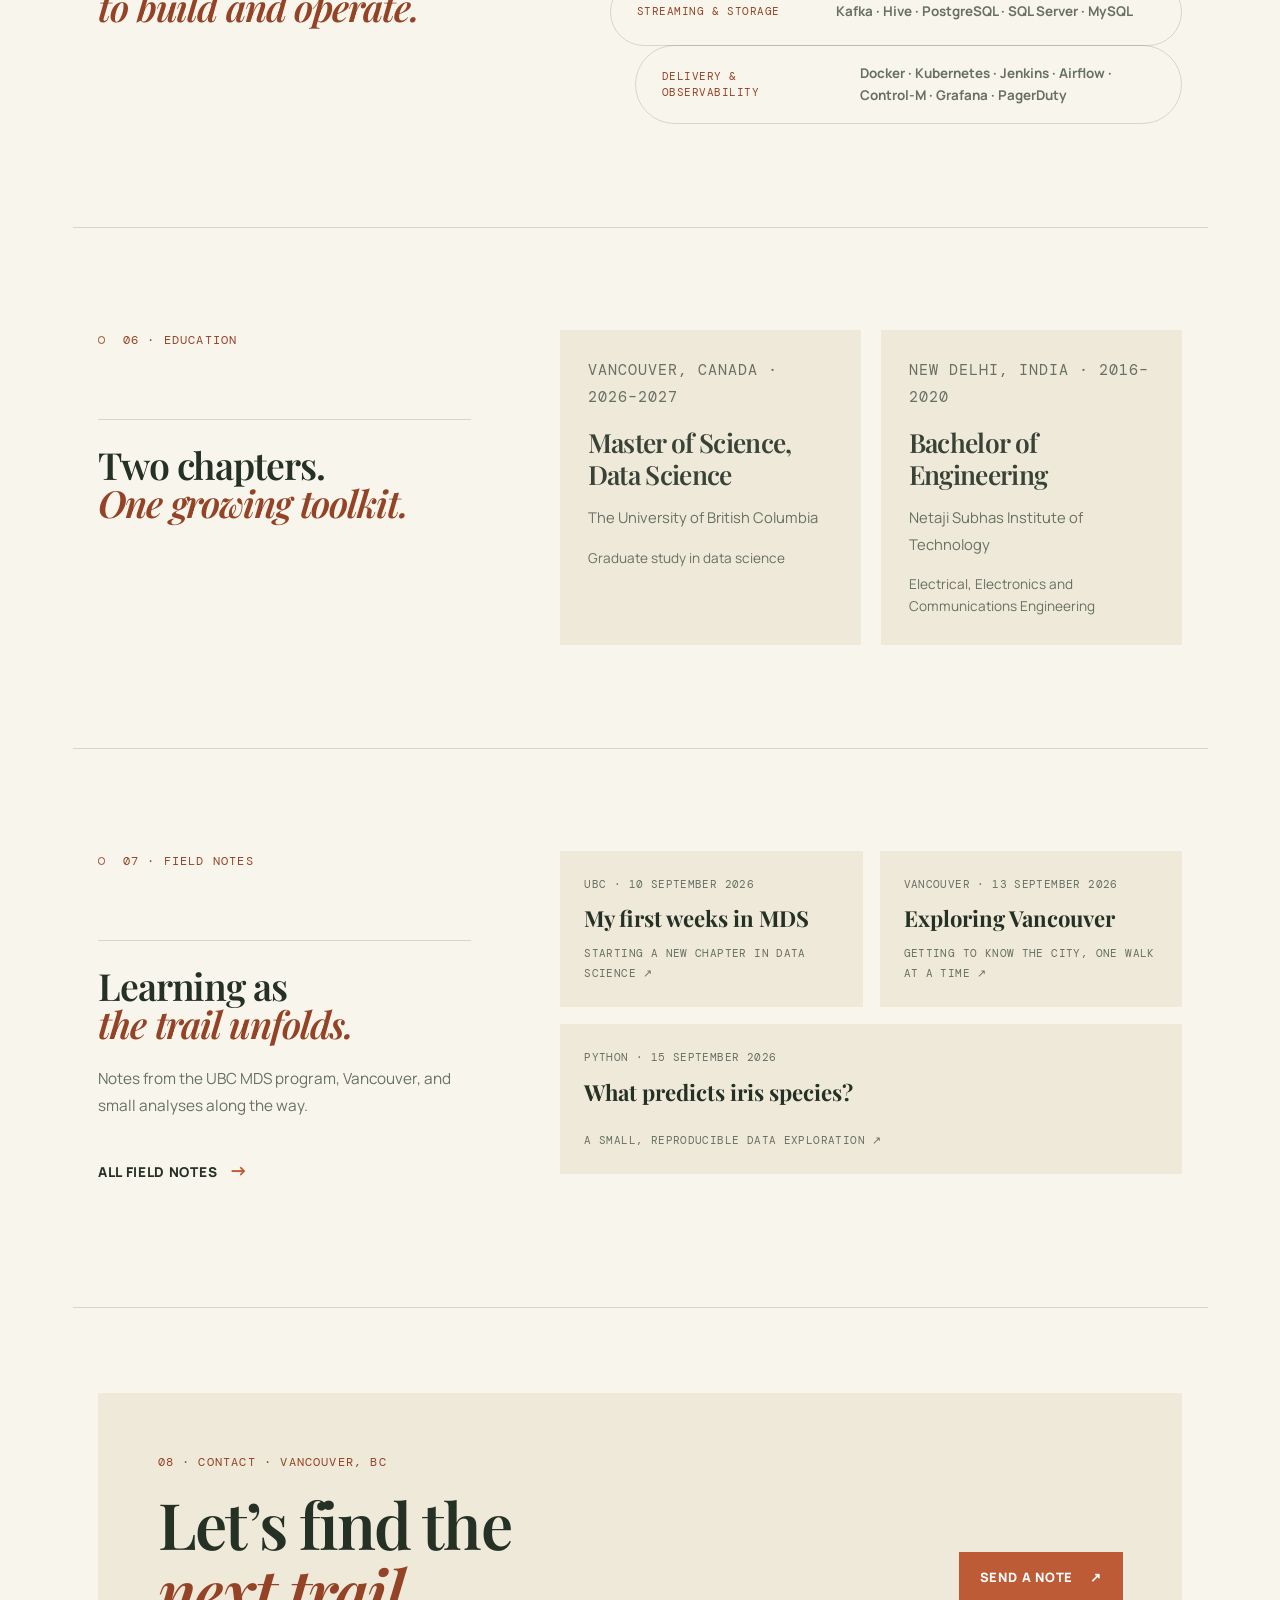
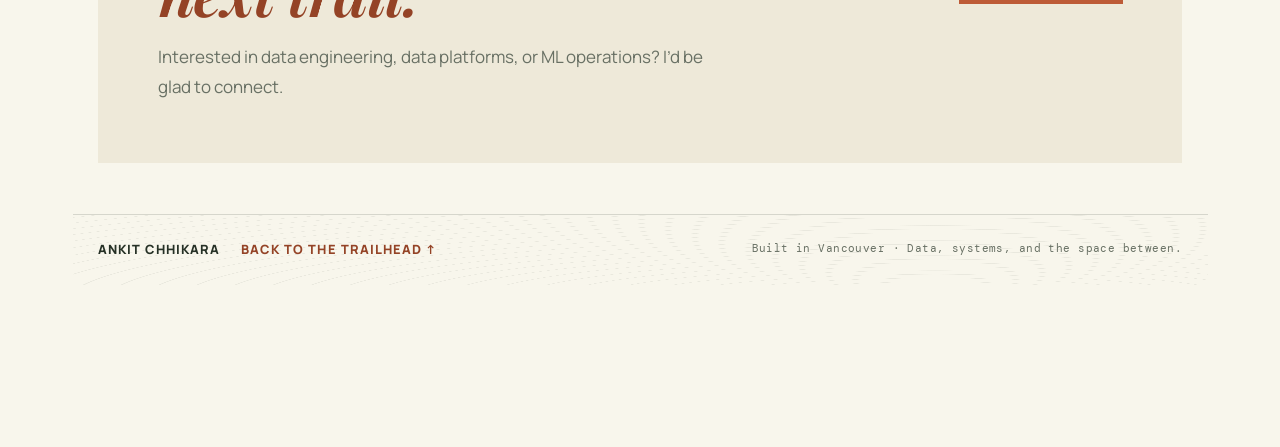
==== commit 15046132: "Publish refreshed portfolio site Co-authored-by: Copilot <223556219+Copilot@users.noreply.github.com" ====
--- a/docs/index.html
+++ b/docs/index.html
@@ -6,9 +6,9 @@
 
 <meta name="viewport" content="width=device-width, initial-scale=1.0, user-scalable=yes">
 
-<meta name="description" content="The personal site of Ankit Chhikara, a UBC Master of Data Science student.">
-
-<title>Building with data, learning in public. – Ankit Chhikara</title>
+<meta name="description" content="Ankit Chhikara is a data engineer and UBC Master of Data Science student building reliable data platforms and ML workflows.">
+
+<title>Data platforms, built for trust. – Ankit Chhikara</title>
 <style>
 /* Default styles provided by pandoc.
 ** See https://pandoc.org/MANUAL.html#variables-for-html for config info.
@@ -97,12 +97,20 @@
           <div class="collapse navbar-collapse" id="navbarCollapse">
             <ul class="navbar-nav navbar-nav-scroll me-auto">
   <li class="nav-item">
-    <a class="nav-link active" href="./index.html" aria-current="page"> 
-<span class="menu-text">Home</span></a>
+    <a class="nav-link" href="./index.html#about"> 
+<span class="menu-text">About</span></a>
   </li>  
   <li class="nav-item">
-    <a class="nav-link" href="./about.html"> 
-<span class="menu-text">About</span></a>
+    <a class="nav-link" href="./index.html#services"> 
+<span class="menu-text">Services</span></a>
+  </li>  
+  <li class="nav-item">
+    <a class="nav-link" href="./index.html#projects"> 
+<span class="menu-text">Projects</span></a>
+  </li>  
+  <li class="nav-item">
+    <a class="nav-link" href="./index.html#experience"> 
+<span class="menu-text">Experience</span></a>
   </li>  
   <li class="nav-item">
     <a class="nav-link" href="./blog.html"> 
@@ -111,8 +119,12 @@
 </ul>
             <ul class="navbar-nav navbar-nav-scroll ms-auto">
   <li class="nav-item">
-    <a class="nav-link" href="./#"> 
-<span class="menu-text"></span></a>
+    <a class="nav-link" href="./resume.html"> 
+<span class="menu-text">Résumé</span></a>
+  </li>  
+  <li class="nav-item">
+    <a class="nav-link" href="./info.html"> 
+<span class="menu-text">Contact</span></a>
   </li>  
 </ul>
           </div> <!-- /navcollapse -->
@@ -133,12 +145,12 @@
 
 <header id="title-block-header" class="quarto-title-block default">
 <div class="quarto-title">
-<h1 class="title">Building with data, learning in public.</h1>
+<h1 class="title">Data platforms, built for trust.</h1>
 </div>
 
 <div>
   <div class="description">
-    The personal site of Ankit Chhikara, a UBC Master of Data Science student.
+    Ankit Chhikara is a data engineer and UBC Master of Data Science student building reliable data platforms and ML workflows.
   </div>
 </div>
 
@@ -155,56 +167,384 @@
 </header>
 
 
-<div class="home-hero">
-<div class="hero-copy">
+<section class="mountain-hero" id="top" aria-labelledby="hero-title">
+<div class="mountain-art" aria-hidden="true">
+<svg viewbox="0 0 1600 900" preserveaspectratio="xMidYMid slice" role="presentation">
+<defs> <lineargradient id="coast-sky" x2="0" y2="1"> <stop class="sky-top" offset="0"></stop> <stop class="sky-horizon" offset="1"></stop> </lineargradient> <lineargradient id="coast-water" x2="0" y2="1"> <stop class="water-top" offset="0"></stop> <stop class="water-bottom" offset="1"></stop> </lineargradient> <lineargradient id="ridge-shade" x2="0.9" y2="1"> <stop class="ridge-light" offset="0"></stop> <stop class="ridge-dark" offset="1"></stop> </lineargradient> <radialgradient id="morning-glow"> <stop class="glow-inner" offset="0"></stop> <stop class="glow-outer" offset="1"></stop> </radialgradient> <filter id="scene-grain" x="0" y="0" width="100%" height="100%"> <feturbulence type="fractalNoise" basefrequency=".72" numoctaves="2" seed="17"></feturbulence> <fecolormatrix type="saturate" values="0"></fecolormatrix> <fecomponenttransfer><fefunca type="table" tablevalues="0 .12"></fefunca></fecomponenttransfer> </filter> </defs> <rect width="1600" height="900" fill="url(#coast-sky)"></rect> <circle cx="1250" cy="205" r="240" fill="url(#morning-glow)"></circle> <circle class="coast-sun" cx="1250" cy="205" r="54"></circle> <path class="cloud-cloud" d="M78 211c8-25 43-34 64-16 18-42 79-46 99-7 31-9 56 15 49 39H96c-17 0-25-7-18-16Zm1001-85c8-22 39-29 57-12 17-38 70-40 87-5 24-8 46 13 39 35h-169c-14 0-21-7-14-18Zm299 123c8-23 41-31 60-13 19-40 75-42 95-6 26-9 51 14 43 38h-180c-15 0-23-8-18-19Z"></path> <path class="far-ridge" d="m0 577 106-77 79 42 122-163 92 126 114-89 95 103 146-191 115 178 113-116 99 118 139-172 104 134 99-59 77 63v326H0Z"></path> <path class="snow-cap" d="m276 388 31-8 69 83-37-15-27 12-22-17-25 14-22-13Zm412-49 57-90 73 111-35-16-26 16-31-16-21 17-21-12Zm343 27 41-47 55 74-31-11-21 13-27-15-18 9Zm332-36 33-41 47 61-28-7-19 12-22-12-18 9Z"></path> <path class="mid-ridge" d="m0 677 119-93 99 54 144-203 122 188 123-147 111 164 160-246 137 215 145-177 115 194 118-141 107 119v296H0Z"></path> <path class="snow-cap snow-cap-bright" d="m287 486 75-112 79 121-42-24-33 20-31-24-26 16-22-11Zm390-88 82-144 101 181-51-26-31 24-41-22-32 23-38-25Zm351 21 91-116 89 139-41-20-32 19-32-21-36 20-25-14Zm276 57 61-83 64 94-35-17-24 15-24-16-24 14-18-7Z"></path> <path class="ridge-facets" d="m362 374 79 121-42-24-36-5 19-26-39-19Zm397-120 101 181-51-26-50-6 31-33-45-22Zm350 48 89 139-41-20-52-4 31-32-42-21Zm274 91 64 94-35-17-41-5 26-24-33-18Z"></path> <path class="ridge-lines" d="m362 408-54 126 50-37 46 28m439-271-74 203 53-39 49 35 45-31m231-34-66 190 55-42 39 29m193-132-54 163 47-34"></path> <path class="near-ridge" d="m0 758 132-100 100 48 155-167 121 171 129-104 116 135 147-205 134 183 122-112 115 154 133-103 96 53v189H0Z"></path> <path class="ridge-lines" d="M80 743c125-44 218-36 326-8m148-34c99-50 183-48 283-12m137-32c99-48 195-47 291-14m-890 194c119-44 228-47 331-19m246-28c114-39 228-33 325 5"></path> <path class="forest-shadow" d="M0 738c197-42 322 27 516-4s364-34 543 1 338 4 541-17v182H0Z"></path> <g class="evergreens"> <path d="m29 737 25-66 25 66H65l25 56H18l25-56Zm116 30 19-51 20 51h-12l21 46h-60l21-46Zm176-20 31-81 31 81h-18l29 65h-84l29-65Zm174 24 24-63 25 63h-14l22 49h-65l22-49Zm182-17 34-88 34 88h-19l30 68h-90l30-68Zm197 21 22-58 22 58h-13l20 45h-58l20-45Zm181-18 33-85 33 85h-19l29 65h-86l29-65Zm185 24 23-60 24 60h-14l21 47h-62l21-47Zm194-16 31-80 32 80h-18l28 63h-83l28-63Z"></path> </g> <path class="coast-water" d="M0 822c193-33 332 21 509-2s344-37 520-6 361 39 571 0v86H0Z"></path> <path class="water-lines" d="M0 842c139-22 239-13 360 2m99 15c167-24 296-18 438 7m125-28c157-17 292 6 443 19M89 882c112-15 209-8 312 4m713-5c137-15 252-5 374 9"></path> <path class="route-line" d="M94 670c120-68 226-20 329-76s200-140 311-111 153 126 266 96 199-150 294-103 137 31 219-23"></path> <g class="route-pins"><circle cx="94" cy="670" r="7"></circle><circle cx="423" cy="594" r="7"></circle><circle cx="734" cy="483" r="7"></circle><circle cx="1000" cy="579" r="7"></circle><circle cx="1294" cy="476" r="7"></circle><circle cx="1513" cy="453" r="7"></circle></g> <rect class="scene-grain" width="1600" height="900" filter="url(#scene-grain)"></rect>
+</svg>
+</div>
+<div class="bird-flock" aria-hidden="true">
+<p><span class="sky-bird" data-x="13" data-y="21" style="--x:13%;--y:21%;--delay:-1s;--scale:.72"><svg viewbox="0 0 40 28"><path class="wing wing-left" d="M20 15C14 7 8 3 1 4c7 5 12 11 19 16Z"></path><path class="wing wing-right" d="M20 15c6-8 12-12 19-11-7 5-12 11-19 16Z"></path></svg></span> <span class="sky-bird" data-x="23" data-y="15" style="--x:23%;--y:15%;--delay:-2.2s;--scale:.88"><svg viewbox="0 0 40 28"><path class="wing wing-left" d="M20 15C14 7 8 3 1 4c7 5 12 11 19 16Z"></path><path class="wing wing-right" d="M20 15c6-8 12-12 19-11-7 5-12 11-19 16Z"></path></svg></span> <span class="sky-bird" data-x="32" data-y="23" style="--x:32%;--y:23%;--delay:-.5s;--scale:.58"><svg viewbox="0 0 40 28"><path class="wing wing-left" d="M20 15C14 7 8 3 1 4c7 5 12 11 19 16Z"></path><path class="wing wing-right" d="M20 15c6-8 12-12 19-11-7 5-12 11-19 16Z"></path></svg></span> <span class="sky-bird" data-x="70" data-y="17" style="--x:70%;--y:17%;--delay:-1.6s;--scale:.78"><svg viewbox="0 0 40 28"><path class="wing wing-left" d="M20 15C14 7 8 3 1 4c7 5 12 11 19 16Z"></path><path class="wing wing-right" d="M20 15c6-8 12-12 19-11-7 5-12 11-19 16Z"></path></svg></span> <span class="sky-bird" data-x="81" data-y="25" style="--x:81%;--y:25%;--delay:-2.7s;--scale:.62"><svg viewbox="0 0 40 28"><path class="wing wing-left" d="M20 15C14 7 8 3 1 4c7 5 12 11 19 16Z"></path><path class="wing wing-right" d="M20 15c6-8 12-12 19-11-7 5-12 11-19 16Z"></path></svg></span> <span class="sky-bird" data-x="91" data-y="16" style="--x:91%;--y:16%;--delay:-.9s;--scale:.9"><svg viewbox="0 0 40 28"><path class="wing wing-left" d="M20 15C14 7 8 3 1 4c7 5 12 11 19 16Z"></path><path class="wing wing-right" d="M20 15c6-8 12-12 19-11-7 5-12 11-19 16Z"></path></svg></span></p>
+</div>
+<div class="mountain-copy">
+<p class="mountain-location">
+<span aria-hidden="true">⌖</span> Vancouver, BC <span class="location-coordinates">49.28° N · 123.12° W</span>
+</p>
 <p class="eyebrow">
-Ankit Chhikara <span class="status-dot"></span> UBC Master of Data Science
-</p>
-<h1>
-Building with data,<br><em>learning in public.</em>
+Ankit Chhikara <span class="status-dot"></span> Data Engineer · MDS Student
+</p>
+<h1 id="hero-title">
+Building with data.<br><em>Rooted in impact.</em>
 </h1>
-<p class="hero-lede">
-I’m a data science student interested in the space between thoughtful questions and useful tools. This is where I share what I’m learning, making, and thinking about along the way.
+<p class="mountain-lede">
+Six years engineering dependable data platforms and ML workflows at Telstra. Now pursuing a Master of Data Science at UBC.
 </p>
 <div class="hero-actions">
-<p><a class="button button-primary" href="./blog.html">Read the journal <span aria-hidden="true">↗</span></a> <a class="text-link" href="./about.html">More about me <span aria-hidden="true">→</span></a></p>
-</div>
-</div>
-<div class="hero-portrait">
-<div class="portrait-frame">
-<img src="images/profile.jpg" alt="Portrait of Ankit Chhikara">
-</div>
-<p class="portrait-note">
-Currently exploring<br><strong>data, ideas, and the city.</strong>
-</p>
-</div>
-</div>
-<div class="home-grid">
-<section class="feature-block">
+<p><a class="button button-primary" href="#projects">Explore selected work <span aria-hidden="true">↘</span></a> <a class="button button-outline" href="https://www.linkedin.com/in/ankitchhikara13/" target="_blank" rel="noopener noreferrer">Connect on LinkedIn <span aria-hidden="true">↗</span></a></p>
+</div>
+<p class="flight-hint">
+<span aria-hidden="true">✦</span> Move your cursor to stir the flock
+</p>
+</div>
+<a class="scenic-scroll" href="#projects">Follow the trail <span aria-hidden="true">↓</span></a>
+</section>
+<script>
+(() => {
+  const scene = document.querySelector('.mountain-hero');
+  if (!scene || window.matchMedia('(prefers-reduced-motion: reduce)').matches) return;
+
+  const birds = [...scene.querySelectorAll('.sky-bird')];
+  const resetFlock = () => birds.forEach((bird) => {
+    bird.style.setProperty('--fly-x', '0px');
+    bird.style.setProperty('--fly-y', '0px');
+    bird.classList.remove('is-startled');
+  });
+
+  scene.addEventListener('pointermove', (event) => {
+    const bounds = scene.getBoundingClientRect();
+    birds.forEach((bird) => {
+      const birdX = bounds.left + bounds.width * Number(bird.dataset.x) / 100;
+      const birdY = bounds.top + bounds.height * Number(bird.dataset.y) / 100;
+      const deltaX = birdX - event.clientX;
+      const deltaY = birdY - event.clientY;
+      const distance = Math.hypot(deltaX, deltaY);
+      const startle = Math.max(0, 1 - distance / 190);
+      bird.style.setProperty('--fly-x', `${deltaX / (distance || 1) * startle * 52}px`);
+      bird.style.setProperty('--fly-y', `${deltaY / (distance || 1) * startle * 38 - startle * 16}px`);
+      bird.classList.toggle('is-startled', startle > 0);
+    });
+  });
+  scene.addEventListener('pointerleave', resetFlock);
+})();
+</script>
+<section class="trail-section about-trail" id="about">
+<div class="trail-heading">
 <p class="eyebrow">
-A little context
+01 · About
 </p>
 <h2 class="anchored">
-Curious by default.<br>Practical by design.
+From platform engineering<br><em>to data science.</em>
 </h2>
-<p>
-I care about the full journey from a messy question to a clear, useful answer. My MDS experience is helping me build the technical range and judgment to do that work well.
-</p>
-<a class="text-link" href="./about.html">Get to know me <span aria-hidden="true">→</span></a>
+</div>
+<div class="trail-copy">
+<p class="section-intro">
+I’m Ankit, a data engineer pursuing a Master of Data Science at UBC. Over six years at Telstra, I’ve worked across cloud data platforms, ML operations, streaming analytics, and production software.
+</p>
+<p>
+I enjoy the engineering between a promising idea and a system people can rely on: dependable ingestion, useful quality checks, and monitoring that helps teams understand what is happening.
+</p>
+<p><a class="text-link" href="./about.html">A little more about me <span aria-hidden="true">→</span></a></p>
+</div>
 </section>
-<section class="feature-block feature-block-accent">
+<section class="trail-section services-trail" id="services">
+<div class="trail-heading">
 <p class="eyebrow">
-On the journal
+02 · What I work on
 </p>
 <h2 class="anchored">
-Notes from the<br>first weeks of MDS.
+Making complex data<br><em>work in practice.</em>
 </h2>
-<p>
-A running record of orientation, new routines, surprises, and the small details that make a big transition feel real.
-</p>
-<a class="text-link" href="./posts/first-weeks/index.html">Read the latest post <span aria-hidden="true">→</span></a>
+<p class="section-intro">
+Core areas from my work across data platforms, model operations, and software engineering.
+</p>
+</div>
+<div class="service-grid">
+<article class="service-card">
+<span class="service-number">01</span>
+<h3 class="anchored">
+Data pipelines
+</h3>
+<p>
+Ingestion and transformation across batch and streaming sources, with reusable patterns and downstream-ready data.
+</p>
+<span class="service-stack">ADF · Spark · Kafka · Airflow</span>
+</article>
+<article class="service-card">
+<span class="service-number">02</span>
+<h3 class="anchored">
+Cloud data platforms
+</h3>
+<p>
+Lake and warehouse workflows that connect data stores, orchestration, and analytics teams.
+</p>
+<span class="service-stack">Azure · AWS · ADLS · Redshift</span>
+</article>
+<article class="service-card">
+<span class="service-number">03</span>
+<h3 class="anchored">
+ML operations
+</h3>
+<p>
+Model onboarding pipelines, performance tracking, and dashboards for training data and model output.
+</p>
+<span class="service-stack">AWS · QuickSight · Monitoring</span>
+</article>
+<article class="service-card">
+<span class="service-number">04</span>
+<h3 class="anchored">
+Production reliability
+</h3>
+<p>
+Data quality checks, pipeline observability, incident alerts, and CI/CD for systems teams need to operate.
+</p>
+<span class="service-stack">Grafana · PagerDuty · Jenkins</span>
+</article>
+</div>
 </section>
-</div>
+<div class="impact-strip" aria-label="Selected career outcomes">
+<div class="impact-item">
+<strong>$1M</strong><span>operational cost savings from a data-platform migration</span>
+</div>
+<div class="impact-item">
+<strong>40%</strong><span>reduction in deployment time after introducing serverless workflows</span>
+</div>
+<div class="impact-item">
+<strong>50</strong><span>production and non-production environments surfaced in a live status view</span>
+</div>
+</div>
+<section class="portfolio-section" id="projects">
+<p class="eyebrow">
+03 · Selected work · Telstra
+</p>
+<h2 class="anchored">
+Reliable systems, from ingestion to operations.
+</h2>
+<p class="section-intro">
+A selection of data engineering and software work across Telstra’s data and ML platforms.
+</p>
+<div class="project-grid">
+<article class="project-card">
+<p class="project-label">
+Data platform · Azure
+</p>
+<h3 class="anchored">
+Datacore (DNA)
+</h3>
+<p>
+Built and maintained Azure Data Factory pipelines for data ingestion and transformation, landing Parquet data in ADLS and replicating it to PostgreSQL for downstream access. Used Databricks and Control-M to run and monitor analytics workflows, with modular pipelines designed for new sources and requirements.
+</p>
+<p class="project-stack">
+Azure Data Factory · ADLS · Databricks · PostgreSQL · Control-M
+</p>
+</article>
+<article class="project-card">
+<p class="project-label">
+ML operations · AWS
+</p>
+<h3 class="anchored">
+Fraud and account-takeover prevention
+</h3>
+<p>
+Designed AWS data pipelines for ML model onboarding, defined onboarding rules and model performance metrics, and built QuickSight dashboards to monitor training data and model output.
+</p>
+<p class="project-stack">
+AWS · ML onboarding · Amazon QuickSight
+</p>
+</article>
+<article class="project-card">
+<p class="project-label">
+Data &amp; ML platform · Streaming
+</p>
+<h3 class="anchored">
+ONE Analytics
+</h3>
+<p>
+Developed large-scale Scala and Spark ingestion pipelines connecting Salesforce, SFTP, and Kafka sources to Hive and PostgreSQL. Added a centralized pipeline-monitoring framework and connected PagerDuty and Grafana for alerting and job tracking.
+</p>
+<p class="project-stack">
+Scala · Spark · Kafka · Hive · PostgreSQL · Grafana
+</p>
+</article>
+<article class="project-card project-card-highlight">
+<p class="project-label">
+Platform migration · Azure
+</p>
+<h3 class="anchored">
+Modernizing data flows
+</h3>
+<p>
+Partnered with product managers to redesign pipelines and move data flows from Informatica to Azure. The migration achieved <strong>$1M in operational cost savings</strong>; supporting work included CI/CD, data-quality controls, and automated warehouse and quality-monitoring workflows.
+</p>
+<p class="project-stack">
+Azure Data Factory · SQL Server · ADLS · Docker · Jenkins
+</p>
+</article>
+</div>
+<div class="project-notes">
+<p><a class="project-note" href="./posts/iris-python/index.html"><span>Field note · Python</span><strong>What predicts iris species?</strong><span>Exploratory analysis · scikit-learn ↗</span></a> <a class="project-note" href="./posts/mtcars-r/index.html"><span>Field note · R</span><strong>A small look at fuel efficiency</strong><span>Descriptive analysis · mtcars ↗</span></a></p>
+</div>
+</section>
+<section class="trail-section experience-trail" id="experience">
+<div class="trail-heading">
+<p class="eyebrow">
+04 · Work experience
+</p>
+<h2 class="anchored">
+A path through<br><em>data &amp; software.</em>
+</h2>
+<p><a class="text-link" href="./resume.html">View résumé <span aria-hidden="true">→</span></a></p>
+</div>
+<div class="experience-list">
+<article class="experience-stop">
+<p class="experience-date">
+Apr 2023 – Present · Remote
+</p>
+<div>
+<h3 class="anchored">
+Software Engineer 2, Big Data
+</h3>
+<p class="experience-company">
+Telstra · Datacore, ML operations &amp; ONE Analytics
+</p>
+<p>
+Data ingestion and transformation on Azure, AWS model-onboarding pipelines, and Scala/Spark data workflows for streaming analytics.
+</p>
+</div>
+<span class="map-pin" aria-hidden="true"></span>
+</article>
+<article class="experience-stop">
+<p class="experience-date">
+Dec 2021 – Apr 2023 · Bengaluru
+</p>
+<div>
+<h3 class="anchored">
+Software Engineer
+</h3>
+<p class="experience-company">
+Telstra · Data platforms
+</p>
+<p>
+Informatica-to-Azure migration, Redshift warehouse design, Airflow orchestration, and automated data-quality monitoring.
+</p>
+</div>
+<span class="map-pin" aria-hidden="true"></span>
+</article>
+<article class="experience-stop">
+<p class="experience-date">
+Dec 2020 – Dec 2021 · Bengaluru
+</p>
+<div>
+<h3 class="anchored">
+Software Engineering Associate
+</h3>
+<p class="experience-company">
+Telstra · Software engineering
+</p>
+<p>
+Java and Spring microservices, AWS workflows, CI/CD, automated testing, and environment-status dashboards.
+</p>
+</div>
+<span class="map-pin" aria-hidden="true"></span>
+</article>
+</div>
+</section>
+<section class="trail-section toolkit-trail" id="toolkit">
+<div class="trail-heading">
+<p class="eyebrow">
+05 · Toolkit
+</p>
+<h2 class="anchored">
+Tools I’ve used<br><em>to build and operate.</em>
+</h2>
+</div>
+<div class="toolkit-rings">
+<div class="toolkit-ring">
+<span>Languages &amp; processing</span><strong>Python · Scala · PySpark · SQL · Java · Spark</strong>
+</div>
+<div class="toolkit-ring">
+<span>Cloud &amp; platforms</span><strong>Azure Data Factory · Databricks · ADLS · AWS · Redshift · Glue</strong>
+</div>
+<div class="toolkit-ring">
+<span>Streaming &amp; storage</span><strong>Kafka · Hive · PostgreSQL · SQL Server · MySQL</strong>
+</div>
+<div class="toolkit-ring">
+<span>Delivery &amp; observability</span><strong>Docker · Kubernetes · Jenkins · Airflow · Control-M · Grafana · PagerDuty</strong>
+</div>
+</div>
+</section>
+<section class="trail-section education-trail" id="education">
+<div class="trail-heading">
+<p class="eyebrow">
+06 · Education
+</p>
+<h2 class="anchored">
+Two chapters.<br><em>One growing toolkit.</em>
+</h2>
+</div>
+<div class="education-stops">
+<article>
+<p class="project-label">
+Vancouver, Canada · 2026–2027
+</p>
+<h3 class="anchored">
+Master of Science, Data Science
+</h3>
+<p>
+The University of British Columbia
+</p>
+<span>Graduate study in data science</span>
+</article>
+<article>
+<p class="project-label">
+New Delhi, India · 2016–2020
+</p>
+<h3 class="anchored">
+Bachelor of Engineering
+</h3>
+<p>
+Netaji Subhas Institute of Technology
+</p>
+<span>Electrical, Electronics and Communications Engineering</span>
+</article>
+</div>
+</section>
+<section class="trail-section journal-trail" id="journal">
+<div class="trail-heading">
+<p class="eyebrow">
+07 · Field notes
+</p>
+<h2 class="anchored">
+Learning as<br><em>the trail unfolds.</em>
+</h2>
+<p class="section-intro">
+Notes from the UBC MDS program, Vancouver, and small analyses along the way.
+</p>
+<p><a class="text-link" href="./blog.html">All field notes <span aria-hidden="true">→</span></a></p>
+</div>
+<div class="journal-cards">
+<p><a href="./posts/first-weeks/index.html"><span>UBC · 10 September 2026</span><strong>My first weeks in MDS</strong><span>Starting a new chapter in data science ↗</span></a> <a href="./posts/exploring-vancouver/index.html"><span>Vancouver · 13 September 2026</span><strong>Exploring Vancouver</strong><span>Getting to know the city, one walk at a time ↗</span></a> <a href="./posts/iris-python/index.html"><span>Python · 15 September 2026</span><strong>What predicts iris species?</strong><span>A small, reproducible data exploration ↗</span></a></p>
+</div>
+</section>
+<section class="contact-panel">
+<div>
+<p class="eyebrow">
+08 · Contact · Vancouver, BC
+</p>
+<h2 class="anchored">
+Let’s find the<br><em>next trail.</em>
+</h2>
+<p>
+Interested in data engineering, data platforms, or ML operations? I’d be glad to connect.
+</p>
+</div>
+<a class="button button-primary" href="./info.html">Send a note <span aria-hidden="true">↗</span></a>
+</section>
+<footer class="trail-footer">
+<a href="#top">Ankit Chhikara <span>Back to the trailhead ↑</span></a>
+<p>
+Built in Vancouver · Data, systems, and the space between.
+</p>
+</footer>
 
 
 
--- a/docs/styles.css
+++ b/docs/styles.css
@@ -1,27 +1,65 @@
 @import url('https://fonts.googleapis.com/css2?family=DM+Mono:wght@400;500&family=Manrope:wght@400;500;600;700;800&family=Playfair+Display:ital,wght@0,600;0,700;1,600;1,700&display=swap');
 
 :root {
-	--ink: #192321;
-	--muted: #65716d;
-	--paper: #f5f4ef;
-	--surface: #ebece5;
-	--line: rgba(25, 35, 33, 0.15);
-	--accent: #e56b47;
-	--accent-dark: #b9462b;
-	--mint: #b8d3c2;
-	--shadow: 0 24px 60px rgba(25, 35, 33, 0.12);
+	--ink: #263126;
+	--muted: #687064;
+	--paper: #f8f6ec;
+	--surface: #eee9d9;
+	--line: rgba(38, 49, 38, 0.16);
+	--accent: #bd5b37;
+	--accent-dark: #944326;
+	--mint: #c5d0b8;
+	--shadow: 0 24px 60px rgba(38, 49, 38, 0.14);
+	--scene-sky-top: #dce5d8;
+	--scene-sky-horizon: #f4e3bf;
+	--scene-water-top: #91ada4;
+	--scene-water-bottom: #334e48;
+	--scene-ridge-far: #b4c3b4;
+	--scene-ridge-mid: #778d82;
+	--scene-ridge-near: #526e61;
+	--scene-ridge-light: #a2b3a3;
+	--scene-ridge-dark: #415e52;
+	--scene-forest: #263f35;
+	--scene-snow: #f5efdf;
+	--scene-sun: #f0c46d;
+	--scene-cloud: #f9f5e9;
+	--scene-lines: rgba(248, 241, 220, 0.48);
+	--scene-bird: #263126;
+	--scene-copy-glow: rgba(248, 246, 236, 0.82);
+	--scene-copy-ink: #263126;
+	--scene-copy-muted: #435247;
+	--scene-hint-bg: rgba(248, 246, 236, 0.86);
 }
 
 [data-theme="dark"] {
-	--ink: #eef1e9;
-	--muted: #a9b5ae;
-	--paper: #17201d;
-	--surface: #22302a;
-	--line: rgba(238, 241, 233, 0.16);
-	--accent: #f1845e;
-	--accent-dark: #ff9d79;
-	--mint: #456655;
+	--ink: #f0eddf;
+	--muted: #b4b8a8;
+	--paper: #202820;
+	--surface: #2a342b;
+	--line: rgba(240, 237, 223, 0.16);
+	--accent: #e18a5e;
+	--accent-dark: #f1a178;
+	--mint: #50664f;
 	--shadow: 0 24px 60px rgba(0, 0, 0, 0.24);
+	--scene-sky-top: #202c37;
+	--scene-sky-horizon: #9a8065;
+	--scene-water-top: #526f6b;
+	--scene-water-bottom: #1d3835;
+	--scene-ridge-far: #697970;
+	--scene-ridge-mid: #4a6257;
+	--scene-ridge-near: #354d41;
+	--scene-ridge-light: #78887a;
+	--scene-ridge-dark: #31483c;
+	--scene-forest: #1e342b;
+	--scene-snow: #d9d4c2;
+	--scene-sun: #e0b56d;
+	--scene-cloud: #c9c5b4;
+	--scene-lines: rgba(237, 226, 199, 0.32);
+	--scene-bird: #1c2b27;
+	--scene-copy-glow: rgba(30, 42, 42, 0.8);
+	--scene-copy-ink: #f0eddf;
+	--scene-copy-muted: #e0dfd1;
+	--scene-hint-bg: rgba(240, 237, 223, 0.88);
 }
 
 html { scroll-behavior: smooth; }
@@ -52,14 +90,140 @@
 .quarto-title-block { margin-bottom: 3rem; }
 .quarto-title-block .title { color: var(--ink); font-family: 'Playfair Display', Georgia, serif; font-size: clamp(3rem, 8vw, 6.5rem); letter-spacing: -0.04em; line-height: 0.98; }
 .quarto-title-block .title::after { color: var(--accent); content: '.'; }
-
-.home-hero { align-items: center; display: grid; gap: clamp(3rem, 9vw, 9rem); grid-template-columns: minmax(0, 1.3fr) minmax(250px, 0.7fr); min-height: 69vh; }
-.hero-copy { max-width: 720px; }
+body:has(.mountain-hero) #title-block-header { display: none; }
+html:has(.mountain-hero) { overflow-x: clip; }
+body:has(.mountain-hero) { overflow-x: clip; }
+body:has(.mountain-hero) main.content { max-width: none; padding: 0 0 5rem; }
+body:has(.mountain-hero) .navbar { background: transparent !important; border: 0; left: 0; position: fixed; right: 0; top: 0; z-index: 20; }
+body:has(.mountain-hero) .navbar-container { backdrop-filter: blur(14px); background: color-mix(in srgb, var(--paper) 88%, transparent); border: 1px solid var(--line); border-radius: 999px; box-shadow: 0 12px 35px rgba(38, 49, 38, 0.12); margin: 1rem auto; max-width: min(1100px, calc(100% - 3rem)); padding: 0.65rem 1rem; }
+body:has(.mountain-hero) .navbar-brand,
+body:has(.mountain-hero) .navbar-nav .nav-link,
+body:has(.mountain-hero) .quarto-navbar-tools { color: var(--ink) !important; }
+
+.mountain-hero { align-items: center; background: var(--scene-sky-top); display: grid; isolation: isolate; justify-items: center; margin-left: calc(50% - 50vw); min-height: min(940px, 100svh); overflow: hidden; position: relative; width: 100vw; }
+.mountain-art, .mountain-art svg { height: 100%; inset: 0; position: absolute; width: 100%; }
+.mountain-art { z-index: 0; }
+.mountain-art svg { display: block; }
+.sky-top { stop-color: var(--scene-sky-top); }
+.sky-horizon { stop-color: var(--scene-sky-horizon); }
+.water-top { stop-color: var(--scene-water-top); }
+.water-bottom { stop-color: var(--scene-water-bottom); }
+.ridge-light { stop-color: var(--scene-ridge-light); }
+.ridge-dark { stop-color: var(--scene-ridge-dark); }
+.glow-inner { stop-color: var(--scene-sun); stop-opacity: 0.6; }
+.glow-outer { stop-color: var(--scene-sun); stop-opacity: 0; }
+.coast-sun { fill: var(--scene-sun); opacity: 0.75; }
+.cloud-cloud { fill: var(--scene-cloud); opacity: 0.76; }
+.far-ridge { fill: var(--scene-ridge-far); }
+.mid-ridge { fill: var(--scene-ridge-mid); }
+.near-ridge { fill: url(#ridge-shade); }
+.snow-cap { fill: var(--scene-snow); opacity: 0.86; }
+.snow-cap-bright { opacity: 0.94; }
+.ridge-lines { fill: none; opacity: 0.55; stroke: var(--scene-lines); stroke-linecap: round; stroke-width: 3; }
+.forest-shadow, .evergreens { fill: var(--scene-forest); }
+.coast-water { fill: url(#coast-water); }
+.water-lines { fill: none; opacity: 0.4; stroke: var(--scene-snow); stroke-linecap: round; stroke-width: 2; }
+.ridge-facets { fill: var(--scene-ridge-dark); opacity: 0.2; }
+.route-line { fill: none; opacity: 0.74; stroke: var(--scene-snow); stroke-dasharray: 2 11; stroke-linecap: round; stroke-width: 3; }
+.route-pins { fill: var(--scene-snow); stroke: var(--accent-dark); stroke-width: 3; }
+.scene-grain { opacity: 0.22; mix-blend-mode: soft-light; pointer-events: none; }
+
+.mountain-hero::before { background: linear-gradient(180deg, rgba(248, 246, 236, 0.2), transparent 32%, rgba(31, 51, 42, 0.12)); content: ""; inset: 0; pointer-events: none; position: absolute; z-index: 1; }
+.bird-flock { inset: 0; overflow: hidden; pointer-events: none; position: absolute; z-index: 2; }
+.sky-bird { color: var(--scene-bird); left: var(--x); position: absolute; scale: var(--scale); top: var(--y); transform: translate(var(--fly-x, 0px), var(--fly-y, 0px)); transition: transform 650ms cubic-bezier(0.2, 0.75, 0.3, 1); }
+.sky-bird svg { animation: bird-drift 4.8s ease-in-out var(--delay) infinite; display: block; fill: currentColor; height: auto; overflow: visible; width: clamp(20px, 2.1vw, 38px); }
+.wing { transform-box: fill-box; }
+.wing-left { animation: wing-flap-left 1.25s ease-in-out var(--delay) infinite alternate; transform-origin: right center; }
+.wing-right { animation: wing-flap-right 1.25s ease-in-out var(--delay) infinite alternate; transform-origin: left center; }
+.sky-bird.is-startled svg { animation-duration: 0.7s; }
+.flight-hint { background: var(--scene-hint-bg); border: 1px solid rgba(25, 35, 33, 0.12); border-radius: 999px; color: var(--scene-copy-ink); display: table; font-family: 'DM Mono', monospace; font-size: 0.68rem; letter-spacing: 0.05em; margin: 1.35rem auto 0; padding: 0.35rem 0.8rem; }
+.flight-hint span { color: var(--accent-dark); }
+
+.mountain-copy { max-width: 1080px; padding: clamp(1.2rem, 4vw, 3rem); position: relative; text-align: center; transform: translateY(-0.25rem); z-index: 3; }
+.mountain-copy::before { background: radial-gradient(ellipse at center, var(--scene-copy-glow), transparent 72%); content: ""; inset: -10% -16%; pointer-events: none; position: absolute; z-index: -1; }
+.mountain-location { color: var(--scene-copy-ink); font-family: 'DM Mono', monospace; font-size: clamp(0.65rem, 1.1vw, 0.8rem); font-weight: 500; letter-spacing: 0.15em; margin: 0 0 1.1rem; position: relative; text-shadow: 0 1px 18px var(--scene-copy-glow); text-transform: uppercase; }
+.mountain-location > span { color: var(--accent-dark); font-size: 1rem; }
+.location-coordinates { border-left: 1px solid currentColor; margin-left: 0.7rem; opacity: 0.75; padding-left: 0.8rem; }
+.mountain-copy .eyebrow { color: var(--accent-dark); margin: 0 0 1.1rem; text-shadow: 0 1px 18px var(--scene-copy-glow); }
+.mountain-copy .status-dot { border: 1px solid rgba(25, 35, 33, 0.18); }
+.mountain-copy h1 { color: var(--scene-copy-ink); font-family: 'Playfair Display', Georgia, serif; font-size: clamp(3rem, 7.3vw, 6.8rem); letter-spacing: -0.055em; line-height: 0.93; margin: 0; text-shadow: 0 2px 32px var(--scene-copy-glow); }
+.mountain-copy h1 em { color: var(--accent-dark); font-weight: 600; }
+.mountain-lede { color: var(--scene-copy-muted); font-size: clamp(0.95rem, 1.35vw, 1.15rem); line-height: 1.7; margin: 1.5rem auto 1.75rem; max-width: 650px; text-shadow: 0 1px 16px var(--scene-copy-glow); }
+.mountain-copy .hero-actions { justify-content: center; }
+.button-outline { background: color-mix(in srgb, var(--paper) 32%, transparent); border-color: color-mix(in srgb, var(--scene-copy-ink) 45%, transparent); color: var(--scene-copy-ink); }
+.button-outline:hover { background: color-mix(in srgb, var(--paper) 82%, transparent); border-color: var(--accent-dark); color: var(--scene-copy-ink); transform: translateY(-2px); }
+.scenic-scroll { bottom: 1.5rem; color: var(--scene-copy-ink); font-family: 'DM Mono', monospace; font-size: 0.66rem; letter-spacing: 0.11em; position: absolute; text-decoration: none; text-transform: uppercase; z-index: 3; }
+.scenic-scroll span { color: var(--accent-dark); display: inline-block; font-size: 1rem; margin-left: 0.55rem; }
+.scenic-scroll:hover { color: var(--accent-dark); }
+
+@keyframes bird-drift { 0%, 100% { transform: translateY(0) rotate(-2deg); } 50% { transform: translateY(-8px) rotate(2deg); } }
+@keyframes wing-flap-left { from { transform: scaleY(1); } to { transform: scaleY(0.58); } }
+@keyframes wing-flap-right { from { transform: scaleY(1); } to { transform: scaleY(0.58); } }
+
+.trail-section { align-items: start; border-bottom: 1px solid var(--line); display: grid; gap: clamp(2rem, 7vw, 7rem); grid-template-columns: minmax(230px, 0.75fr) minmax(0, 1.25fr); margin: 0 auto; max-width: 1180px; padding: clamp(4rem, 8vw, 7rem) 1.5rem; scroll-margin-top: 6rem; width: 100%; }
+.trail-heading { position: relative; }
+.trail-heading .eyebrow { margin-bottom: 1rem; }
+.trail-heading .eyebrow::before { border: 1px solid currentColor; border-radius: 50%; content: ""; display: inline-block; height: 0.42rem; margin: 0 0.55rem 0.02rem 0; width: 0.42rem; }
+.trail-heading h2, .contact-panel h2 { border: 0; color: var(--ink); font-family: 'Playfair Display', Georgia, serif; font-size: clamp(2.2rem, 4vw, 3.8rem); letter-spacing: -0.04em; line-height: 1; margin: 0 0 1.3rem; padding: 0; }
+.trail-heading h2 em, .contact-panel h2 em { color: var(--accent-dark); font-weight: 600; }
+.trail-copy > p:not(.eyebrow), .trail-copy .section-intro { color: var(--muted); font-size: 1rem; line-height: 1.85; max-width: 680px; }
+.trail-copy .text-link { display: inline-block; margin-top: 1rem; }
+.services-trail { grid-template-columns: minmax(230px, 0.75fr) minmax(0, 1.25fr); }
+.service-grid { display: grid; grid-template-columns: repeat(2, minmax(0, 1fr)); }
+.service-card { border-bottom: 1px solid var(--line); min-height: 215px; padding: 1.4rem; position: relative; }
+.service-card:nth-child(odd) { border-right: 1px solid var(--line); padding-left: 0; }
+.service-card:nth-child(n+3) { border-bottom: 0; padding-bottom: 0; }
+.service-number { align-items: center; border: 1px solid var(--line); border-radius: 50%; color: var(--accent-dark); display: inline-flex; font-family: 'DM Mono', monospace; font-size: 0.65rem; height: 1.8rem; justify-content: center; width: 1.8rem; }
+.service-card h3, .experience-stop h3, .education-stops h3 { color: var(--ink); font-family: 'Playfair Display', Georgia, serif; font-size: 1.45rem; letter-spacing: -0.025em; margin: 0.8rem 0; }
+.service-card p, .experience-stop p, .education-stops p { color: var(--muted); font-size: 0.87rem; line-height: 1.75; }
+.service-stack { color: var(--accent-dark); display: block; font-family: 'DM Mono', monospace; font-size: 0.62rem; letter-spacing: 0.035em; line-height: 1.7; margin-top: 1rem; text-transform: uppercase; }
+.impact-strip { max-width: 1180px; padding: 0 1.5rem; scroll-margin-top: 6rem; }
+.portfolio-section { scroll-margin-top: 6rem; }
+.project-notes { display: grid; gap: 1rem; grid-template-columns: repeat(2, minmax(0, 1fr)); margin-top: 1.2rem; }
+.project-notes > p, .journal-cards > p { display: contents; }
+.project-note, .journal-cards a { background: var(--surface); color: var(--ink); display: flex; flex-direction: column; gap: 0.7rem; min-height: 150px; padding: 1.4rem; text-decoration: none; transition: background-color 160ms ease, transform 160ms ease; }
+.project-note:hover, .journal-cards a:hover { background: color-mix(in srgb, var(--surface) 72%, var(--mint)); color: var(--ink); transform: translateY(-3px); }
+.project-note span, .journal-cards span { color: var(--muted); font-family: 'DM Mono', monospace; font-size: 0.65rem; letter-spacing: 0.035em; text-transform: uppercase; }
+.project-note strong, .journal-cards strong { color: var(--ink); font-family: 'Playfair Display', Georgia, serif; font-size: 1.3rem; line-height: 1.15; }
+.project-note span:last-child, .journal-cards span:last-child { margin-top: auto; }
+.experience-list { border-left: 1px dashed var(--line); padding-left: 1.7rem; }
+.experience-stop { display: grid; gap: 1rem 2rem; grid-template-columns: minmax(150px, 0.5fr) minmax(0, 1.5fr); padding: 0 0 2.2rem; position: relative; }
+.experience-stop + .experience-stop { border-top: 1px solid var(--line); padding-top: 2rem; }
+.experience-stop:last-child { padding-bottom: 0; }
+.experience-date { color: var(--accent-dark) !important; font-family: 'DM Mono', monospace; font-size: 0.66rem !important; letter-spacing: 0.04em; text-transform: uppercase; }
+.experience-stop h3 { margin-top: 0; }
+.experience-stop .experience-company { font-size: 0.72rem; font-weight: 800; letter-spacing: 0.04em; text-transform: uppercase; }
+.experience-stop p { margin-bottom: 0.6rem; }
+.map-pin { background: var(--accent); border: 3px solid var(--paper); border-radius: 50%; box-shadow: 0 0 0 1px var(--accent); height: 0.8rem; left: -2.13rem; position: absolute; top: 0.35rem; width: 0.8rem; }
+.experience-stop + .experience-stop .map-pin { top: 2.35rem; }
+.toolkit-rings { display: flex; flex-direction: column; }
+.toolkit-ring { align-items: center; border: 1px solid var(--line); border-radius: 999px; display: flex; gap: 1.4rem; margin-top: -1px; min-height: 68px; padding: 1rem 1.5rem; }
+.toolkit-ring:nth-child(2) { margin-left: 4%; }
+.toolkit-ring:nth-child(3) { margin-left: 8%; }
+.toolkit-ring:nth-child(4) { margin-left: 12%; }
+.toolkit-ring span { color: var(--accent-dark); flex: 0 0 175px; font-family: 'DM Mono', monospace; font-size: 0.62rem; letter-spacing: 0.05em; text-transform: uppercase; }
+.toolkit-ring strong { color: var(--muted); font-size: 0.79rem; line-height: 1.6; }
+.education-stops { display: grid; gap: 1.2rem; grid-template-columns: repeat(2, minmax(0, 1fr)); }
+.education-stops article { background: var(--surface); min-height: 230px; padding: 1.6rem; }
+.education-stops .project-label { margin: 0 0 1rem; }
+.education-stops h3 { font-size: 1.55rem; margin-top: 0; }
+.education-stops article > span { color: var(--muted); display: block; font-size: 0.8rem; line-height: 1.6; }
+.journal-trail .trail-heading .section-intro { font-size: 0.9rem; }
+.journal-cards { display: grid; gap: 1rem; grid-template-columns: repeat(2, minmax(0, 1fr)); }
+.journal-cards a:last-child { grid-column: span 2; }
+.contact-panel { scroll-margin-top: 6rem; }
+.contact-panel > div { max-width: 660px; }
+.contact-panel h2 { font-size: clamp(2.8rem, 5vw, 4.5rem); }
+.contact-panel p:not(.eyebrow) { line-height: 1.8; max-width: 560px; }
+.trail-footer { align-items: center; border-top: 1px solid var(--line); color: var(--muted); display: flex; flex-wrap: wrap; gap: 1rem 2rem; justify-content: space-between; margin: 3rem auto 0; max-width: 1180px; padding: 1.5rem; }
+.trail-footer { isolation: isolate; overflow: hidden; position: relative; }
+.trail-footer::before { background: repeating-radial-gradient(ellipse at 76% 125%, transparent 0 17px, color-mix(in srgb, var(--muted) 18%, transparent) 18px 19px, transparent 20px 37px); content: ""; inset: 0; opacity: 0.55; pointer-events: none; position: absolute; z-index: -1; }
+.trail-footer a, .contact-back a { color: var(--ink); font-size: 0.75rem; font-weight: 800; letter-spacing: 0.08em; text-decoration: none; text-transform: uppercase; }
+.trail-footer a span { color: var(--accent-dark); margin-left: 1rem; }
+.trail-footer p { font-family: 'DM Mono', monospace; font-size: 0.62rem; letter-spacing: 0.04em; margin: 0; }
+
 .eyebrow, .page-kicker { color: var(--accent-dark); font-family: 'DM Mono', monospace; font-size: 0.7rem; letter-spacing: 0.1em; margin: 0 0 1.5rem; text-transform: uppercase; }
 .status-dot { background: #4c9d63; border-radius: 50%; display: inline-block; height: 0.45rem; margin: 0 0.45rem 0.05rem; width: 0.45rem; }
-.hero-copy h1 { color: var(--ink); font-family: 'Playfair Display', Georgia, serif; font-size: clamp(3.5rem, 7.3vw, 7.6rem); letter-spacing: -0.055em; line-height: 0.92; margin: 0; }
-.hero-copy h1 em { color: var(--accent-dark); font-weight: 600; }
-.hero-lede { color: var(--muted); font-size: clamp(1rem, 1.4vw, 1.25rem); line-height: 1.75; margin: 2rem 0; max-width: 580px; }
 .hero-actions { align-items: center; display: flex; flex-wrap: wrap; gap: 1.5rem; }
 .button { border: 1px solid transparent; display: inline-flex; font-size: 0.76rem; font-weight: 800; gap: 1rem; letter-spacing: 0.06em; padding: 0.9rem 1.15rem; text-decoration: none; text-transform: uppercase; }
 .button-primary { background: var(--accent); color: #fff; }
@@ -68,12 +232,6 @@
 .text-link span { color: var(--accent); font-size: 1.1rem; margin-left: 0.5rem; }
 .text-link:hover { color: var(--accent-dark); }
 
-.hero-portrait { justify-self: center; max-width: 330px; position: relative; width: 100%; }
-.portrait-frame { background: var(--mint); box-shadow: var(--shadow); padding: 1.1rem 1.1rem 4rem; transform: rotate(3deg); }
-.portrait-frame img { aspect-ratio: 0.82; display: block; object-fit: cover; width: 100%; }
-.portrait-note { background: var(--accent); bottom: -1rem; color: #fff; font-family: 'DM Mono', monospace; font-size: 0.72rem; left: -2rem; line-height: 1.5; padding: 0.85rem 1rem; position: absolute; transform: rotate(-4deg); }
-.portrait-note strong { font-family: 'Manrope', sans-serif; font-size: 0.83rem; }
-
 .home-grid { border-top: 1px solid var(--line); display: grid; grid-template-columns: 1fr 1fr; margin-top: 5rem; }
 .feature-block { padding: 3rem 3rem 3rem 0; }
 .feature-block + .feature-block { border-left: 1px solid var(--line); padding-left: 3rem; }
@@ -82,10 +240,74 @@
 .feature-block p:not(.eyebrow) { color: var(--muted); line-height: 1.8; margin-bottom: 2rem; max-width: 460px; }
 
 .page-kicker { margin-top: 1rem; }
-.page-intro { color: var(--muted); font-family: 'Playfair Display', Georgia, serif; font-size: clamp(1.5rem, 3vw, 2.4rem); line-height: 1.3; max-width: 780px; }
+.page-intro { color: var(--muted); font-family: 'Playfair Display', Georgia, serif; font-size: clamp(1.35rem, 2.4vw, 2rem); line-height: 1.3; max-width: 840px; }
+.about-overview { align-items: center; display: grid; gap: clamp(2rem, 5vw, 5rem); grid-template-columns: minmax(150px, 0.3fr) minmax(0, 1fr); margin: 2rem 0 3rem; }
+.about-portrait { background: var(--mint); box-shadow: var(--shadow); max-width: 235px; padding: 0.8rem; transform: rotate(-2deg); }
+.about-portrait img { aspect-ratio: 0.82; display: block; object-fit: cover; width: 100%; }
+.about-overview .page-intro { margin: 0; }
 .content h2 { border-top: 1px solid var(--line); font-family: 'Playfair Display', Georgia, serif; font-size: 2.2rem; letter-spacing: -0.03em; margin-top: 4rem; padding-top: 1.5rem; }
 .content p, .content li { line-height: 1.8; }
 .content section p { max-width: 720px; }
+
+.project-label { color: var(--accent-dark); font-family: 'DM Mono', monospace; font-size: 0.67rem; letter-spacing: 0.07em; text-transform: uppercase; }
+
+.impact-strip { border-bottom: 1px solid var(--line); border-top: 1px solid var(--line); display: grid; grid-template-columns: repeat(3, 1fr); margin: 4rem 0 1rem; }
+.impact-strip, .portfolio-section, .home-grid, .contact-panel { width: min(1180px, calc(100% - 3rem)); }
+.impact-strip, .home-grid { margin-left: auto; margin-right: auto; }
+.impact-item { align-content: start; display: grid; gap: 0.6rem; padding: 1.6rem 2rem 1.6rem 0; }
+.impact-item + .impact-item { border-left: 1px solid var(--line); padding-left: 2rem; }
+.impact-item strong { color: var(--accent-dark); font-family: 'Playfair Display', Georgia, serif; font-size: clamp(2.4rem, 4vw, 3.6rem); letter-spacing: -0.05em; line-height: 1; }
+.impact-item span { color: var(--muted); font-size: 0.82rem; line-height: 1.6; max-width: 260px; }
+
+.portfolio-section { border-top: 1px solid var(--line); margin: 5rem auto 0; padding-top: 2.5rem; }
+.portfolio-section > h2, .contact-panel h2 { border: 0; font-size: clamp(2.3rem, 4.5vw, 4rem); line-height: 1.04; margin: 0 0 1rem; max-width: 760px; padding: 0; }
+.section-intro { color: var(--muted); margin: 0 0 2rem; max-width: 650px; }
+.project-grid { display: grid; gap: 1px; grid-template-columns: repeat(2, minmax(0, 1fr)); background: var(--line); border: 1px solid var(--line); }
+.project-card { background: var(--paper); display: flex; flex-direction: column; min-height: 265px; padding: clamp(1.4rem, 3vw, 2.4rem); position: relative; }
+.project-card::before { background: var(--accent); content: ""; height: 2px; left: 0; opacity: 0.68; position: absolute; right: 0; top: 0; transform: scaleX(0); transform-origin: left; transition: transform 220ms ease; }
+.project-card:hover::before { transform: scaleX(1); }
+.project-card-highlight { background: var(--surface); }
+.project-card .project-label { margin: 0 0 1rem; }
+.project-card h3, .timeline-content h3, .education-card h3, .skill-card h3 { color: var(--ink); font-family: 'Playfair Display', Georgia, serif; font-size: 1.65rem; letter-spacing: -0.025em; line-height: 1.1; margin: 0 0 1rem; }
+.project-card p:not(.project-label), .timeline-content p, .education-card p, .skill-card p { color: var(--muted); font-size: 0.9rem; line-height: 1.75; }
+.project-card .project-stack { border-top: 1px solid var(--line); font-family: 'DM Mono', monospace; font-size: 0.66rem !important; letter-spacing: 0.02em; margin: auto 0 0; padding-top: 1rem; }
+.portfolio-next { margin-top: 4rem; }
+
+.profile-timeline { margin-top: 2rem; }
+.timeline-item { display: grid; gap: 2rem; grid-template-columns: minmax(150px, 0.32fr) minmax(0, 1fr); padding: 0 0 3rem; }
+.timeline-item + .timeline-item { border-top: 1px solid var(--line); padding-top: 3rem; }
+.timeline-meta { color: var(--muted); font-family: 'DM Mono', monospace; font-size: 0.68rem; letter-spacing: 0.03em; line-height: 1.8; text-transform: uppercase; }
+.timeline-meta p { color: inherit; margin: 0; }
+.timeline-content { border-left: 1px solid var(--line); padding-left: 2rem; }
+.timeline-content h3 { font-size: 2rem; }
+.timeline-content p { max-width: 760px; }
+.timeline-content strong { color: var(--ink); }
+.timeline-content p strong { font-weight: 800; }
+.timeline-content p + p { margin-top: 1.5rem; }
+.timeline-content p strong:first-child { color: var(--accent-dark); }
+
+.education-grid, .skills-grid { display: grid; gap: 1px; grid-template-columns: repeat(2, minmax(0, 1fr)); background: var(--line); border: 1px solid var(--line); margin-top: 2rem; }
+.education-card, .skill-card { background: var(--paper); padding: 1.8rem; }
+.education-card .project-label { margin: 0 0 1rem; }
+.education-card p:last-child, .skill-card p:last-child { margin-bottom: 0; }
+.skill-card h3 { font-size: 1.35rem; }
+.skill-card p { font-size: 0.82rem; }
+
+.contact-panel { align-items: center; background: var(--surface); display: flex; gap: 2rem; justify-content: space-between; margin: 5rem auto 2rem; padding: clamp(1.5rem, 5vw, 3.5rem); }
+.contact-panel .eyebrow { margin-bottom: 1rem; }
+.contact-panel h2 { font-size: clamp(2.4rem, 5vw, 4.2rem); }
+.contact-panel p:not(.eyebrow) { color: var(--muted); margin: 0; }
+.contact-panel .button { flex: 0 0 auto; }
+
+.resume-toolbar { align-items: center; display: flex; flex-wrap: wrap; gap: 1rem; justify-content: space-between; }
+.resume-toolbar .page-kicker { margin: 0; }
+.print-button { cursor: pointer; }
+.contact-card { background: var(--surface); margin: 2rem auto; max-width: 820px; padding: clamp(2rem, 7vw, 5rem); }
+.contact-card h2 { border: 0; font-family: 'Playfair Display', Georgia, serif; font-size: clamp(2.8rem, 7vw, 5.2rem); letter-spacing: -0.045em; line-height: 0.98; margin: 0 0 1.5rem; padding: 0; }
+.contact-card h2 em { color: var(--accent-dark); }
+.contact-card p:not(.page-kicker) { color: var(--muted); line-height: 1.8; max-width: 540px; }
+.contact-card .button { margin-top: 1rem; }
+.contact-back { margin: 3rem auto; max-width: 820px; }
 
 #listing-listing { border-top: 1px solid var(--line); margin-top: 3rem; padding-top: 1rem; }
 .quarto-listing-default .listing-item { border-bottom: 1px solid var(--line); padding: 1.7rem 0; }
@@ -98,12 +320,60 @@
 
 @media (max-width: 760px) {
 	.content { padding: 7rem 1.15rem 3rem; }
+	body:has(.mountain-hero) main.content { padding: 0 0 3rem; }
 	.navbar-container { padding: 0.65rem 1.15rem; }
-	.home-hero { gap: 3rem; grid-template-columns: 1fr; min-height: auto; }
-	.hero-portrait { margin: 1rem 2rem 2rem auto; max-width: 260px; }
+	.mountain-hero { min-height: max(760px, 100svh); }
+	.mountain-copy { padding: 1rem 1.25rem; transform: translateY(-0.5rem); }
+	.mountain-copy h1 { font-size: clamp(3rem, 11vw, 5rem); }
+	.mountain-location { letter-spacing: 0.08em; }
+	.location-coordinates { display: block; border: 0; margin: 0.35rem 0 0; padding: 0; }
+	.flight-hint { font-size: 0.6rem; }
+	.scenic-scroll { bottom: 1rem; }
+	.navbar-container { max-width: calc(100% - 1.5rem) !important; }
+	.trail-section { gap: 1.3rem; grid-template-columns: 1fr; padding: 3.5rem 1.15rem; }
+	.trail-heading h2 { font-size: 2.45rem; }
+	.impact-strip, .portfolio-section, .home-grid, .contact-panel { width: calc(100% - 2.3rem); }
+	.impact-strip { padding: 0; }
+	.service-grid { grid-template-columns: 1fr; }
+	.service-card, .service-card:nth-child(odd), .service-card:nth-child(n+3) { border-bottom: 1px solid var(--line); border-right: 0; min-height: auto; padding: 1.2rem 0; }
+	.service-card:last-child { border-bottom: 0; }
+	.experience-stop { gap: 0.2rem; grid-template-columns: 1fr; }
+	.experience-stop + .experience-stop .map-pin { top: 2.35rem; }
+	.toolkit-ring, .toolkit-ring:nth-child(n) { align-items: flex-start; border-radius: 1rem; flex-direction: column; gap: 0.55rem; margin: -1px 0 0; padding: 1rem; }
+	.toolkit-ring span { flex-basis: auto; }
+	.education-stops, .journal-cards, .project-notes { grid-template-columns: 1fr; }
+	.journal-cards a:last-child { grid-column: auto; }
+	.trail-footer { align-items: flex-start; flex-direction: column; padding: 1.2rem; }
 	.home-grid { grid-template-columns: 1fr; margin-top: 4rem; }
 	.feature-block, .feature-block + .feature-block { border-left: 0; padding: 2.5rem 0; }
 	.feature-block + .feature-block { border-top: 1px solid var(--line); }
 	.feature-block-accent { padding-right: 1.5rem !important; }
 	.quarto-title-block .title { font-size: 3.6rem; }
-}
+	.impact-strip { grid-template-columns: 1fr; }
+	.impact-item, .impact-item + .impact-item { border-left: 0; padding: 1.25rem 0; }
+	.impact-item + .impact-item { border-top: 1px solid var(--line); }
+	.project-grid, .education-grid, .skills-grid { grid-template-columns: 1fr; }
+	.project-card { min-height: auto; }
+	.timeline-item { gap: 0.8rem; grid-template-columns: 1fr; padding-bottom: 2rem; }
+	.timeline-item + .timeline-item { padding-top: 2rem; }
+	.timeline-content { padding-left: 1.2rem; }
+	.timeline-content h3 { font-size: 1.7rem; }
+	.contact-panel { align-items: flex-start; flex-direction: column; }
+	.resume-toolbar { align-items: flex-start; flex-direction: column; }
+	.about-overview { align-items: start; gap: 1.5rem; grid-template-columns: 1fr; }
+	.about-portrait { max-width: 190px; }
+}
+
+@media (prefers-reduced-motion: reduce) {
+	.mountain-hero *,
+	.mountain-hero *::before,
+	.mountain-hero *::after { animation-duration: 0.01ms !important; animation-iteration-count: 1 !important; scroll-behavior: auto !important; transition-duration: 0.01ms !important; }
+	.project-card::before { transition-duration: 0.01ms; }
+}
+
+@media print {
+	.navbar, .quarto-title-block, .resume-toolbar .button, .theme-toggle, #quarto-search, .quarto-navbar-tools { display: none !important; }
+	body, .content { background: #fff !important; color: #111 !important; max-width: none !important; padding: 0 !important; }
+	.content h2 { break-after: avoid; margin-top: 1.25rem; padding-top: 0.5rem; }
+	a { color: #111 !important; text-decoration: none !important; }
+}
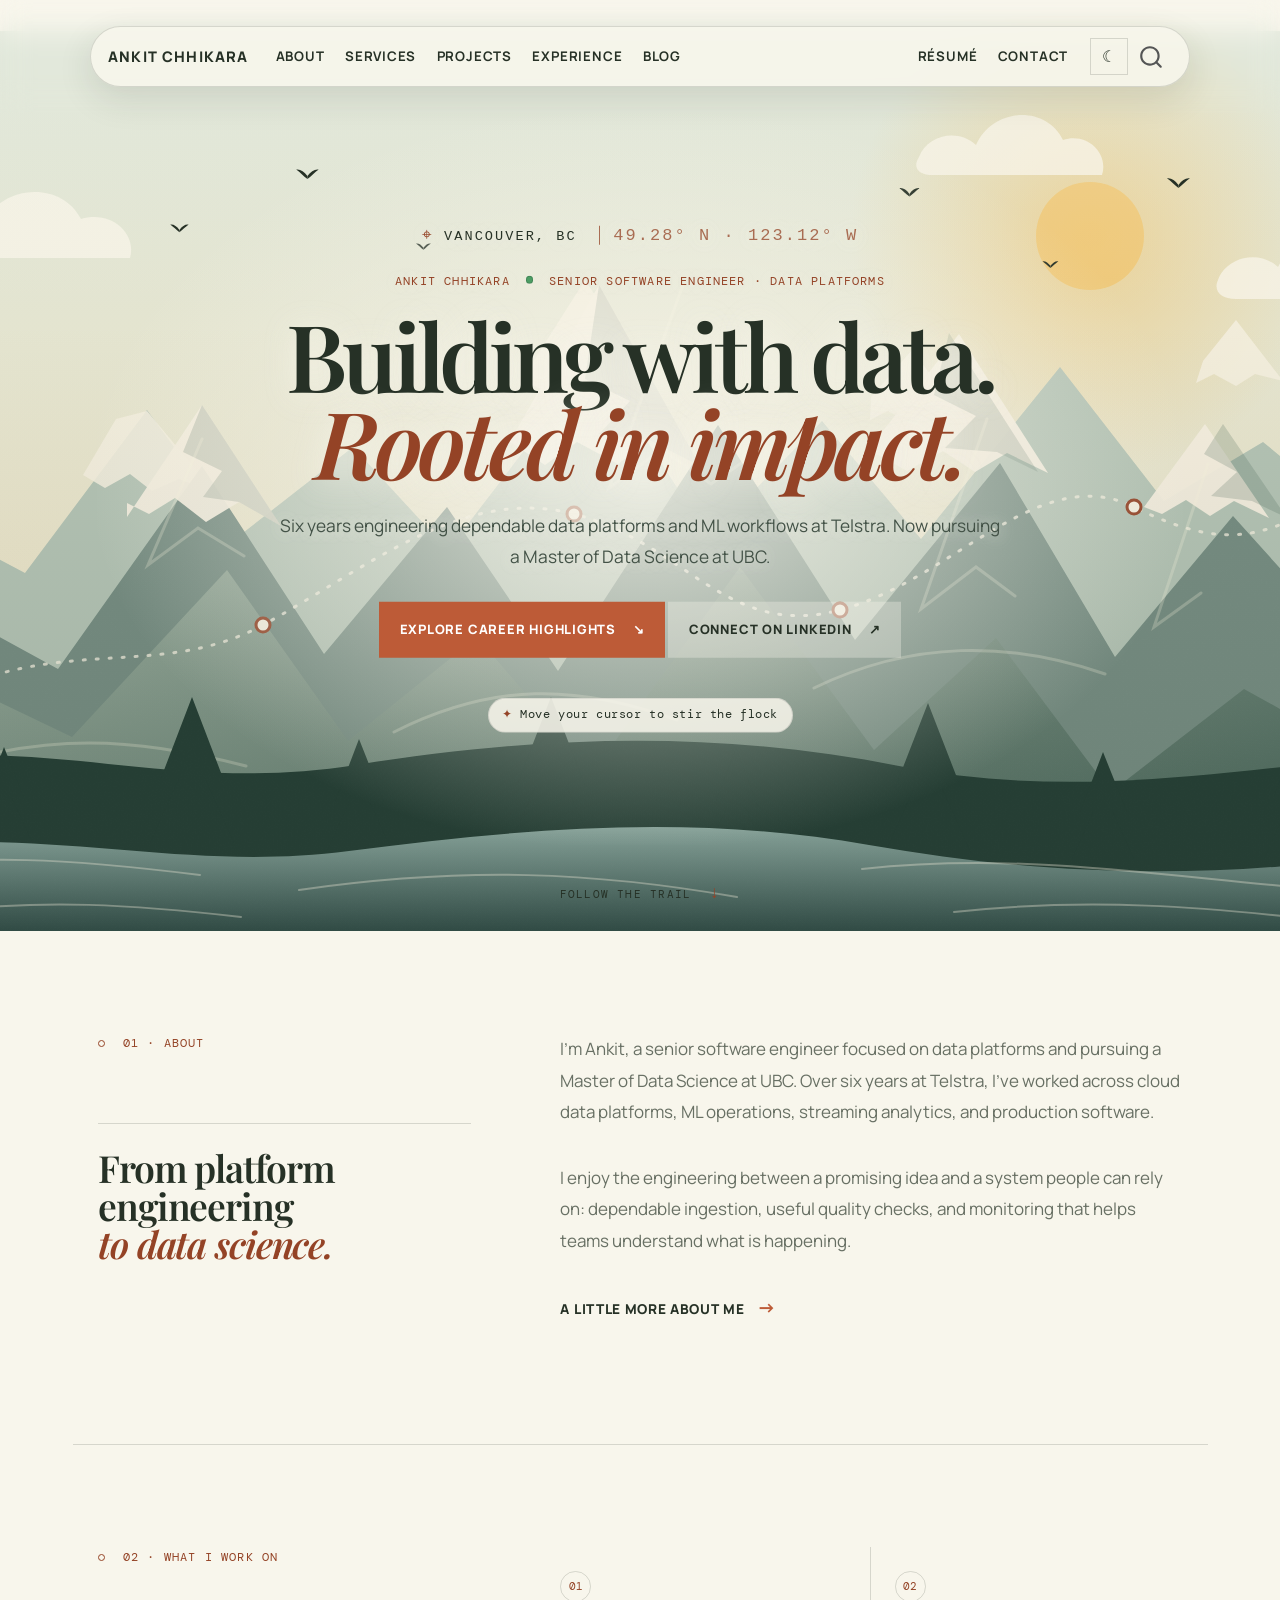
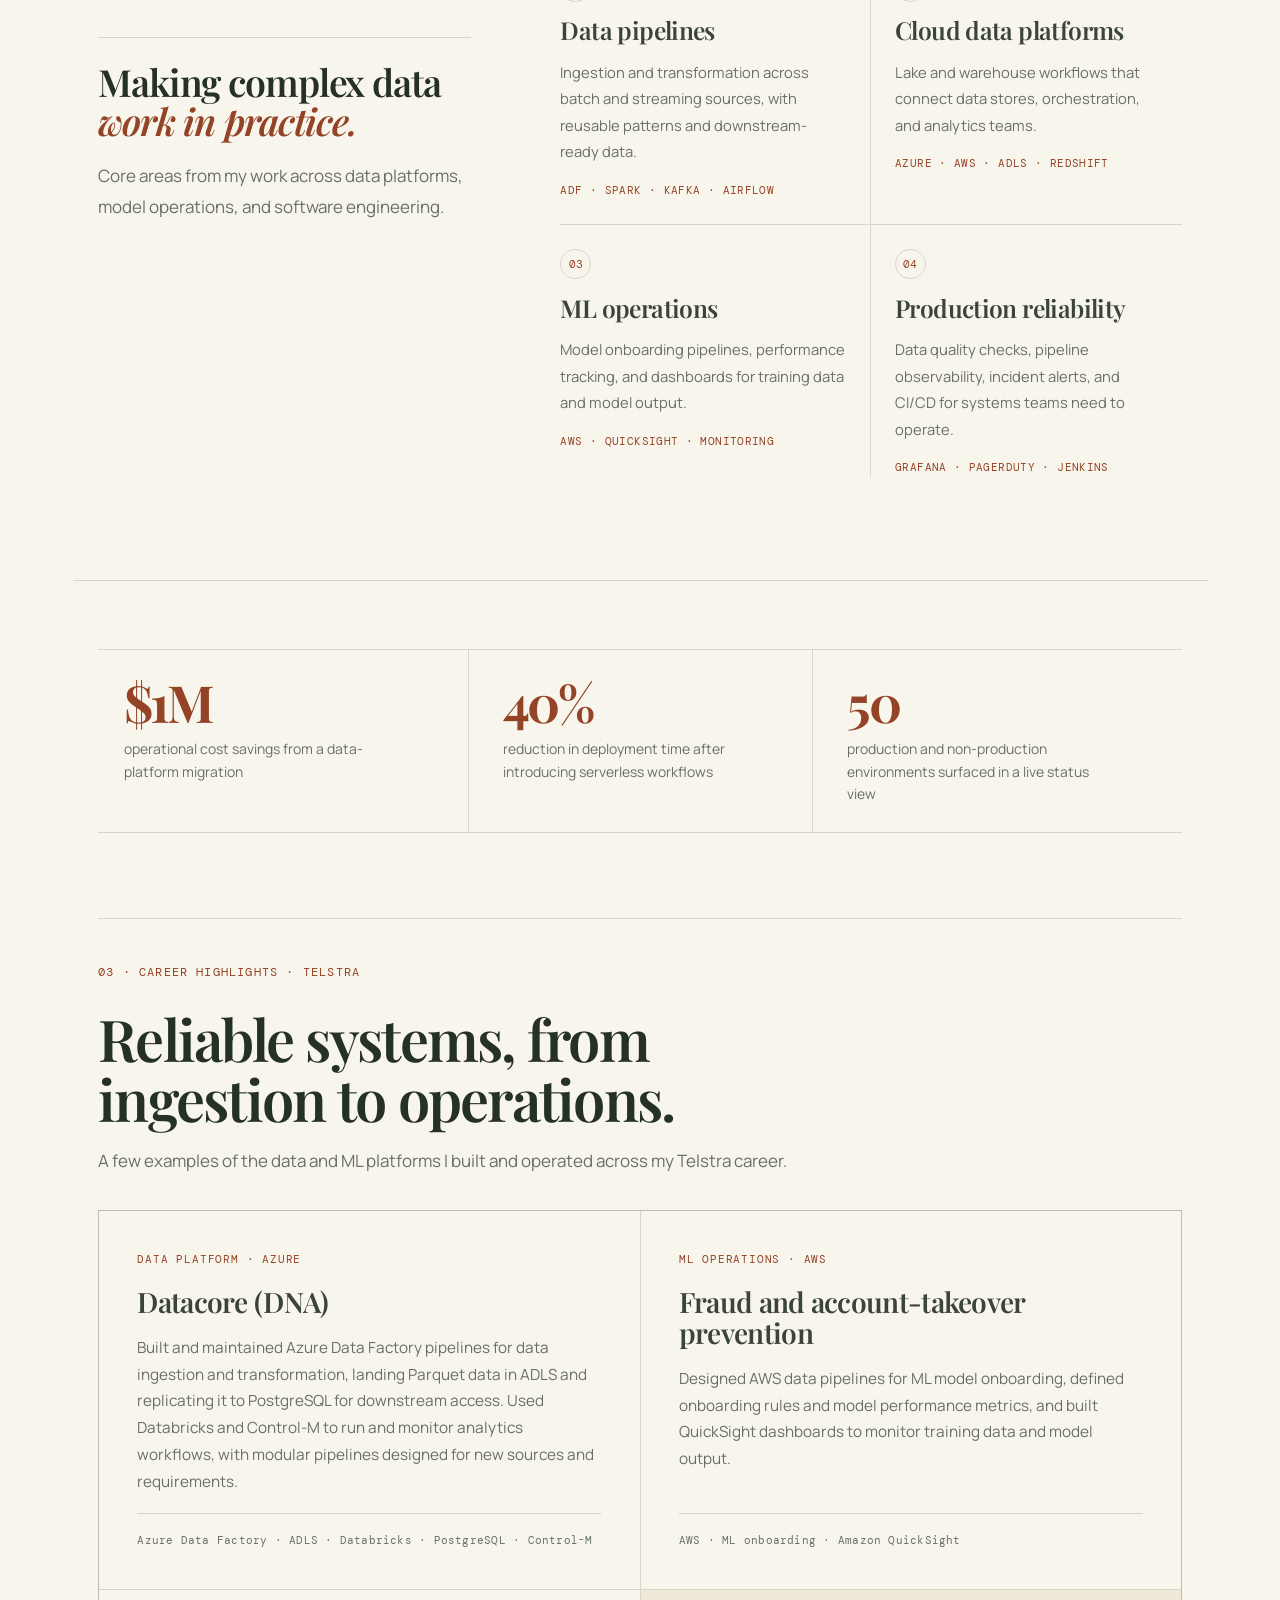
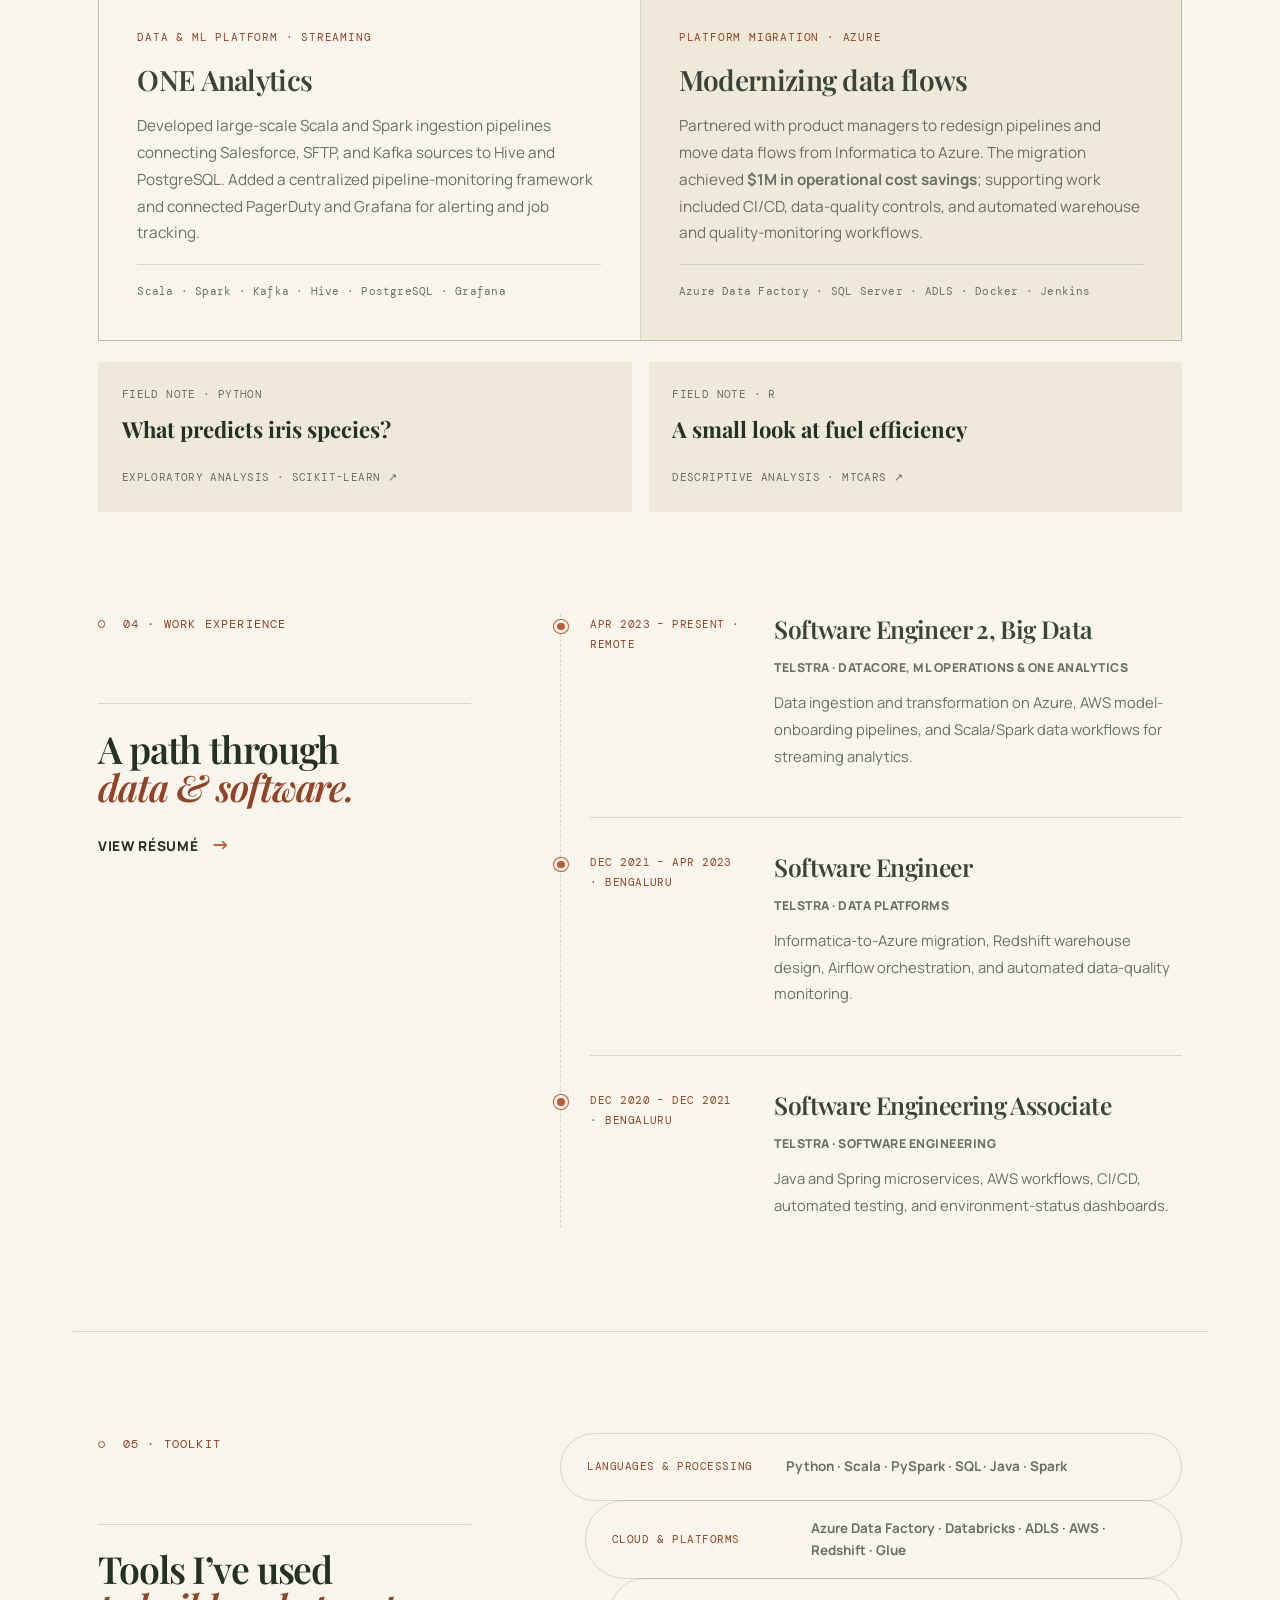
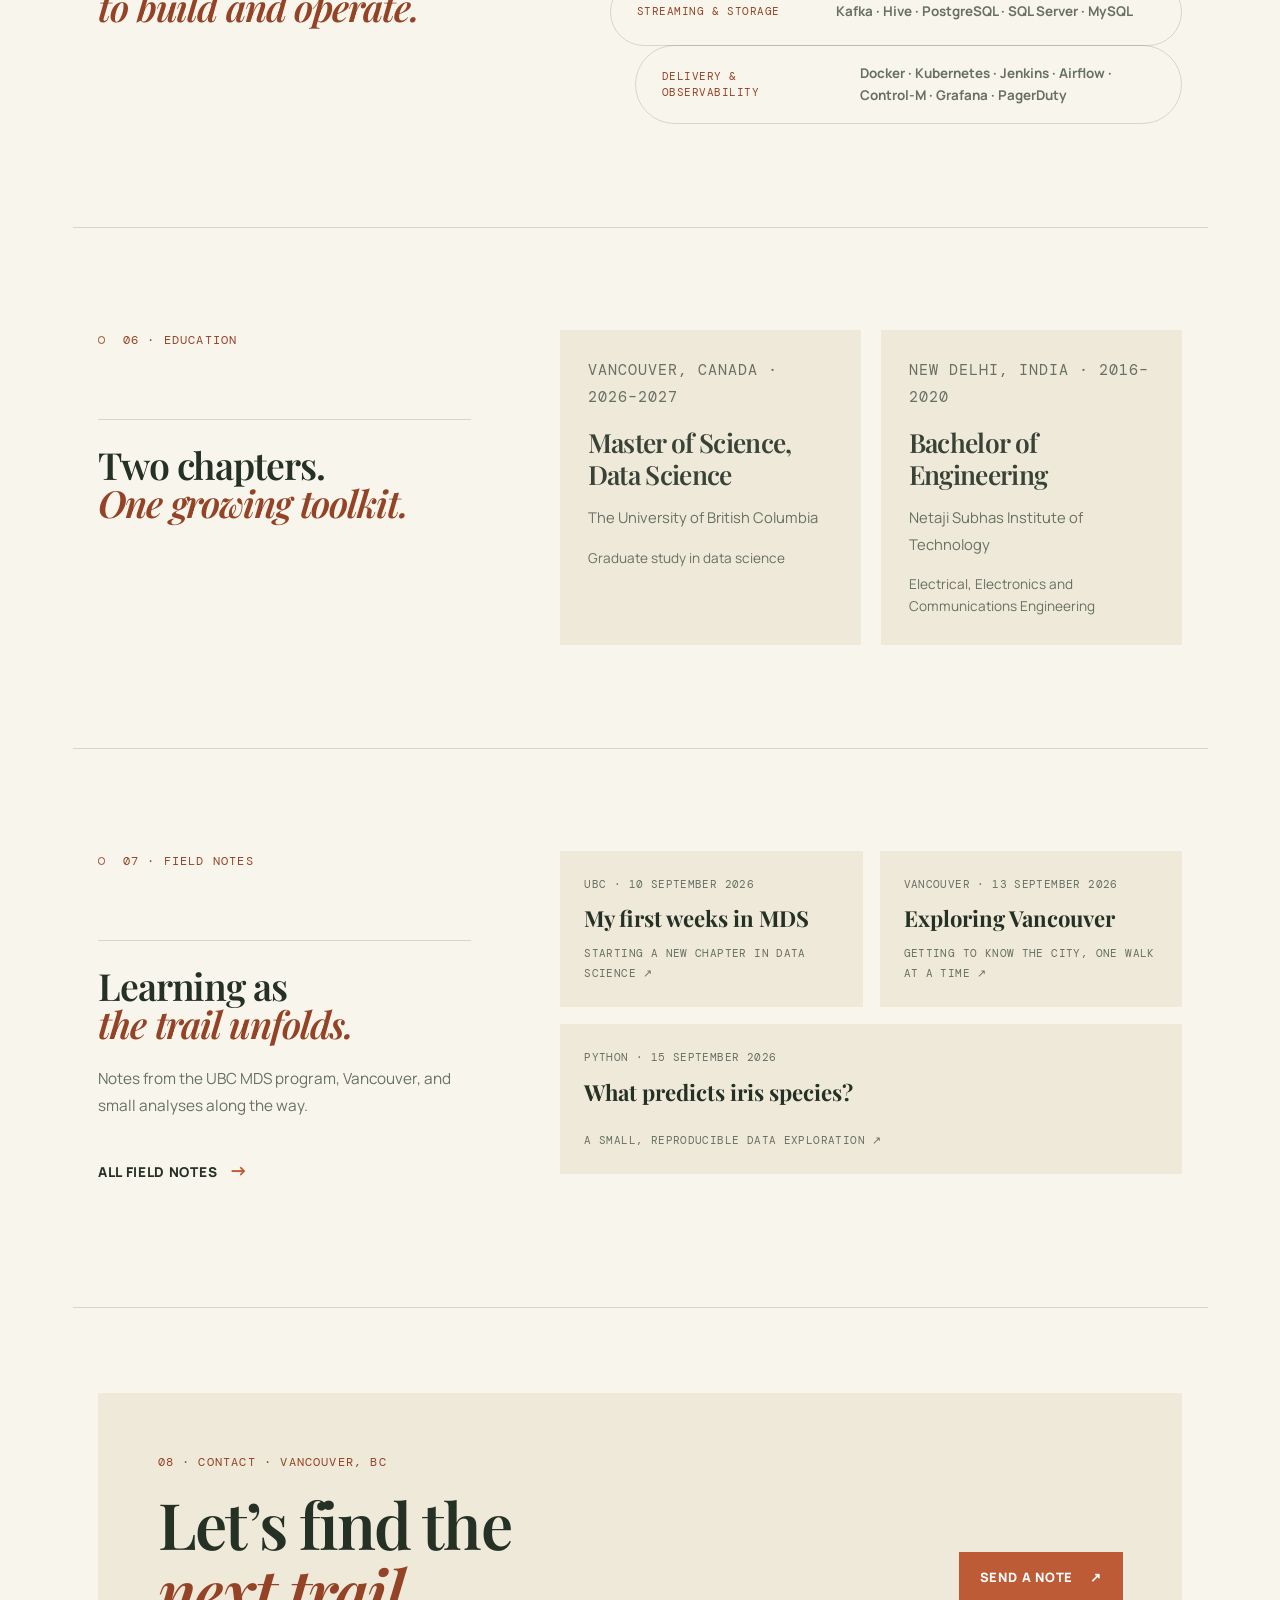
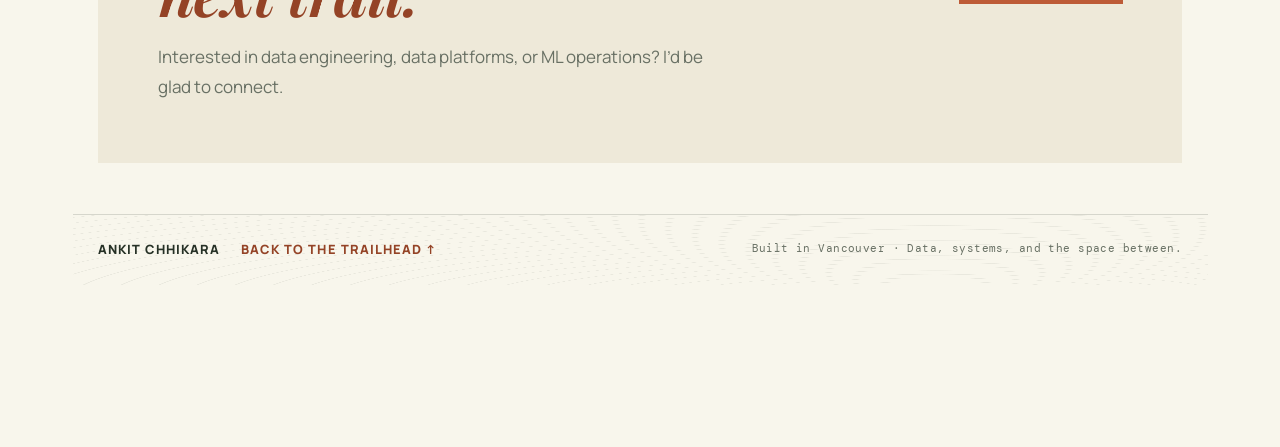
==== commit 5db40b02: "Update portfolio professional positioning Co-authored-by: Copilot <223556219+Copilot@users.noreply.g" ====
--- a/docs/index.html
+++ b/docs/index.html
@@ -6,7 +6,7 @@
 
 <meta name="viewport" content="width=device-width, initial-scale=1.0, user-scalable=yes">
 
-<meta name="description" content="Ankit Chhikara is a data engineer and UBC Master of Data Science student building reliable data platforms and ML workflows.">
+<meta name="description" content="Ankit Chhikara is a senior software engineer focused on data platforms, pursuing a Master of Data Science at UBC.">
 
 <title>Data platforms, built for trust. – Ankit Chhikara</title>
 <style>
@@ -150,7 +150,7 @@
 
 <div>
   <div class="description">
-    Ankit Chhikara is a data engineer and UBC Master of Data Science student building reliable data platforms and ML workflows.
+    Ankit Chhikara is a senior software engineer focused on data platforms, pursuing a Master of Data Science at UBC.
   </div>
 </div>
 
@@ -181,7 +181,7 @@
 <span aria-hidden="true">⌖</span> Vancouver, BC <span class="location-coordinates">49.28° N · 123.12° W</span>
 </p>
 <p class="eyebrow">
-Ankit Chhikara <span class="status-dot"></span> Data Engineer · MDS Student
+Ankit Chhikara <span class="status-dot"></span> Senior Software Engineer · Data Platforms
 </p>
 <h1 id="hero-title">
 Building with data.<br><em>Rooted in impact.</em>
@@ -190,7 +190,7 @@
 Six years engineering dependable data platforms and ML workflows at Telstra. Now pursuing a Master of Data Science at UBC.
 </p>
 <div class="hero-actions">
-<p><a class="button button-primary" href="#projects">Explore selected work <span aria-hidden="true">↘</span></a> <a class="button button-outline" href="https://www.linkedin.com/in/ankitchhikara13/" target="_blank" rel="noopener noreferrer">Connect on LinkedIn <span aria-hidden="true">↗</span></a></p>
+<p><a class="button button-primary" href="#projects">Explore career highlights <span aria-hidden="true">↘</span></a> <a class="button button-outline" href="https://www.linkedin.com/in/ankitchhikara13/" target="_blank" rel="noopener noreferrer">Connect on LinkedIn <span aria-hidden="true">↗</span></a></p>
 </div>
 <p class="flight-hint">
 <span aria-hidden="true">✦</span> Move your cursor to stir the flock
@@ -238,7 +238,7 @@
 </div>
 <div class="trail-copy">
 <p class="section-intro">
-I’m Ankit, a data engineer pursuing a Master of Data Science at UBC. Over six years at Telstra, I’ve worked across cloud data platforms, ML operations, streaming analytics, and production software.
+I’m Ankit, a senior software engineer focused on data platforms and pursuing a Master of Data Science at UBC. Over six years at Telstra, I’ve worked across cloud data platforms, ML operations, streaming analytics, and production software.
 </p>
 <p>
 I enjoy the engineering between a promising idea and a system people can rely on: dependable ingestion, useful quality checks, and monitoring that helps teams understand what is happening.
@@ -314,13 +314,13 @@
 </div>
 <section class="portfolio-section" id="projects">
 <p class="eyebrow">
-03 · Selected work · Telstra
+03 · Career highlights · Telstra
 </p>
 <h2 class="anchored">
 Reliable systems, from ingestion to operations.
 </h2>
 <p class="section-intro">
-A selection of data engineering and software work across Telstra’s data and ML platforms.
+A few examples of the data and ML platforms I built and operated across my Telstra career.
 </p>
 <div class="project-grid">
 <article class="project-card">
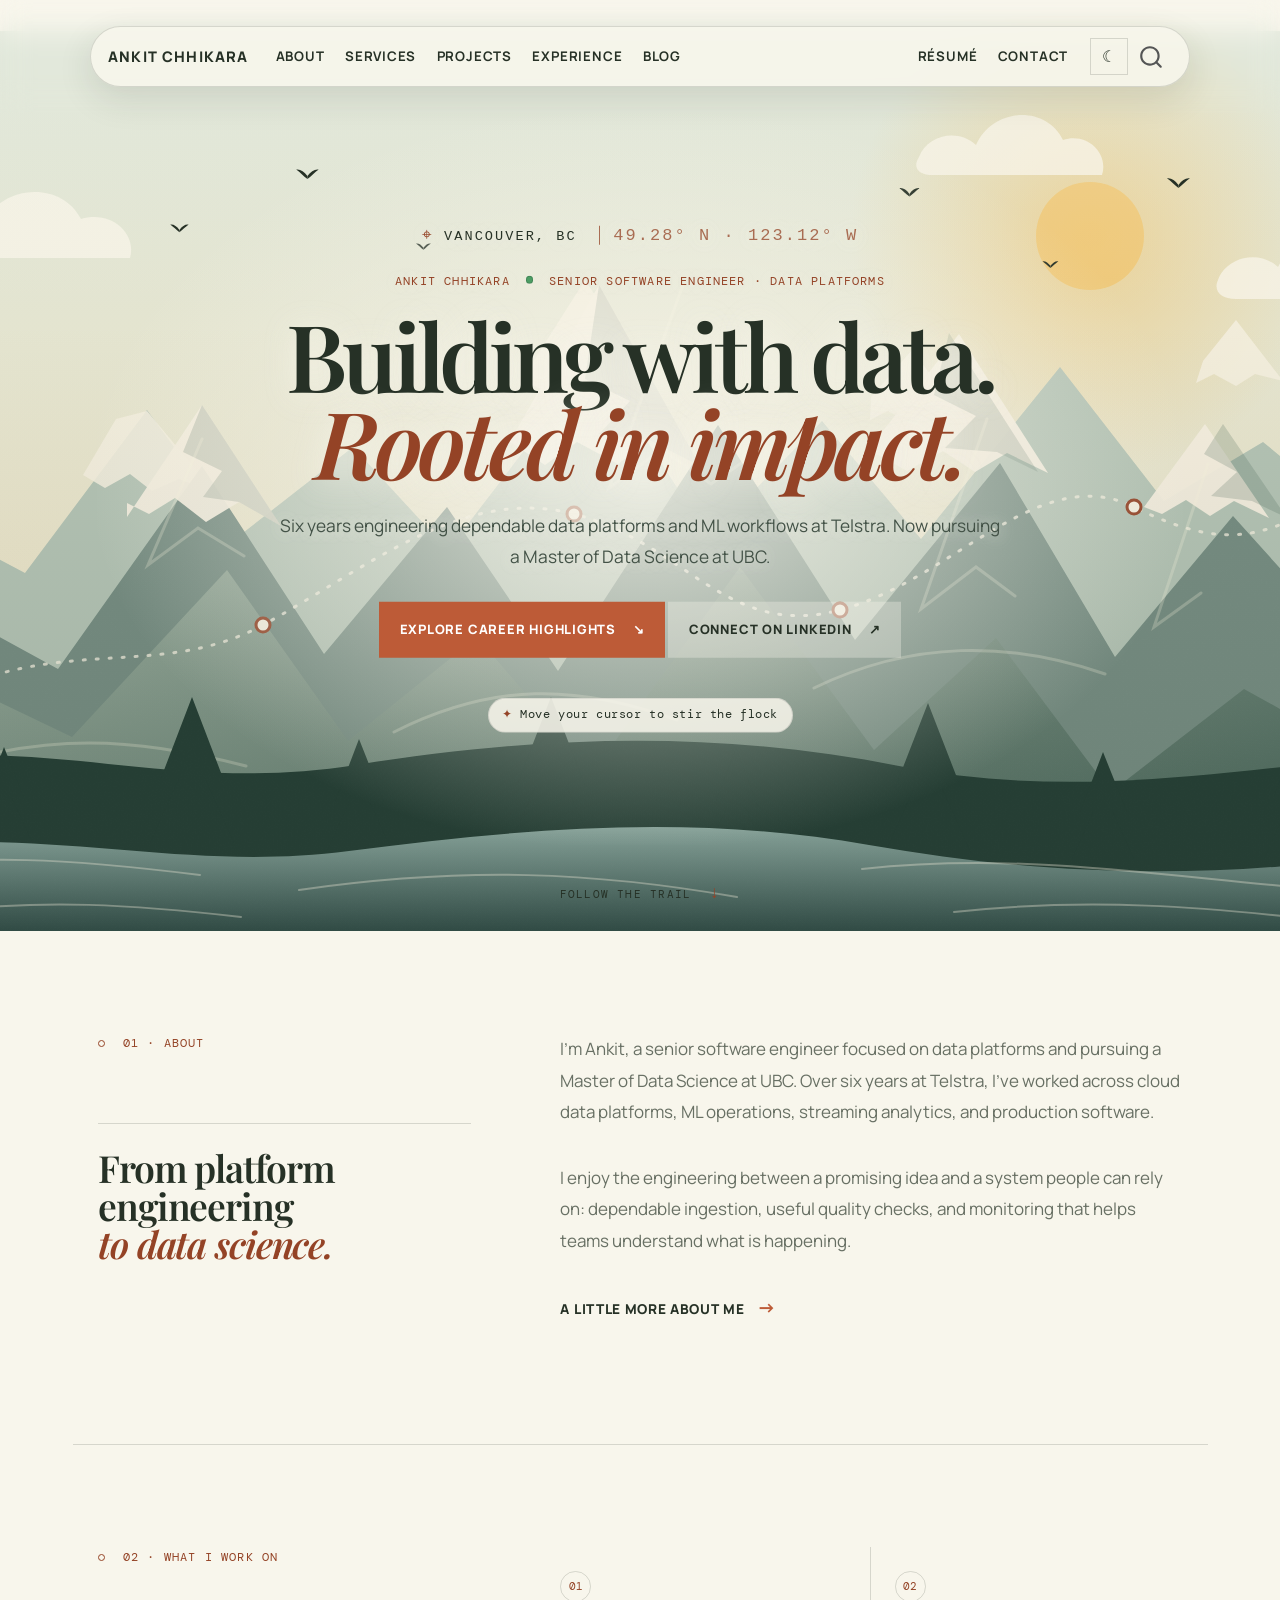
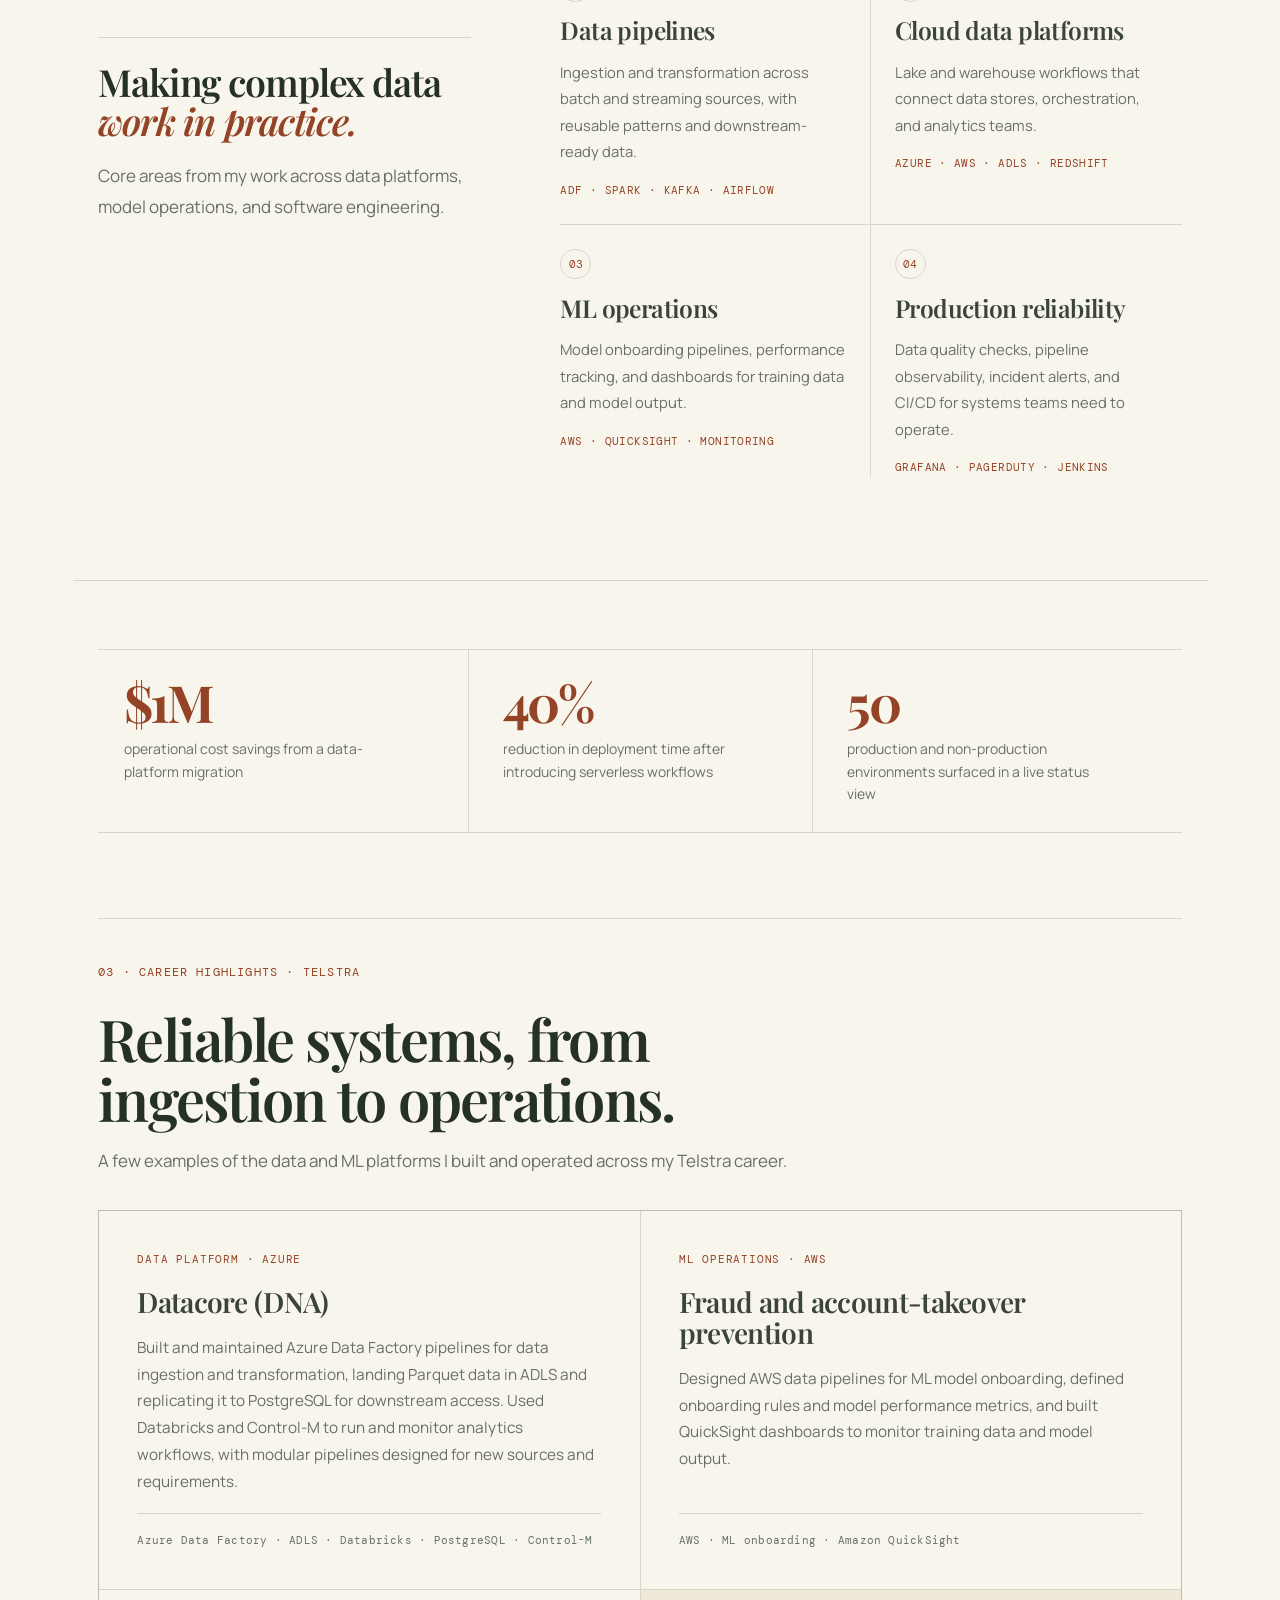
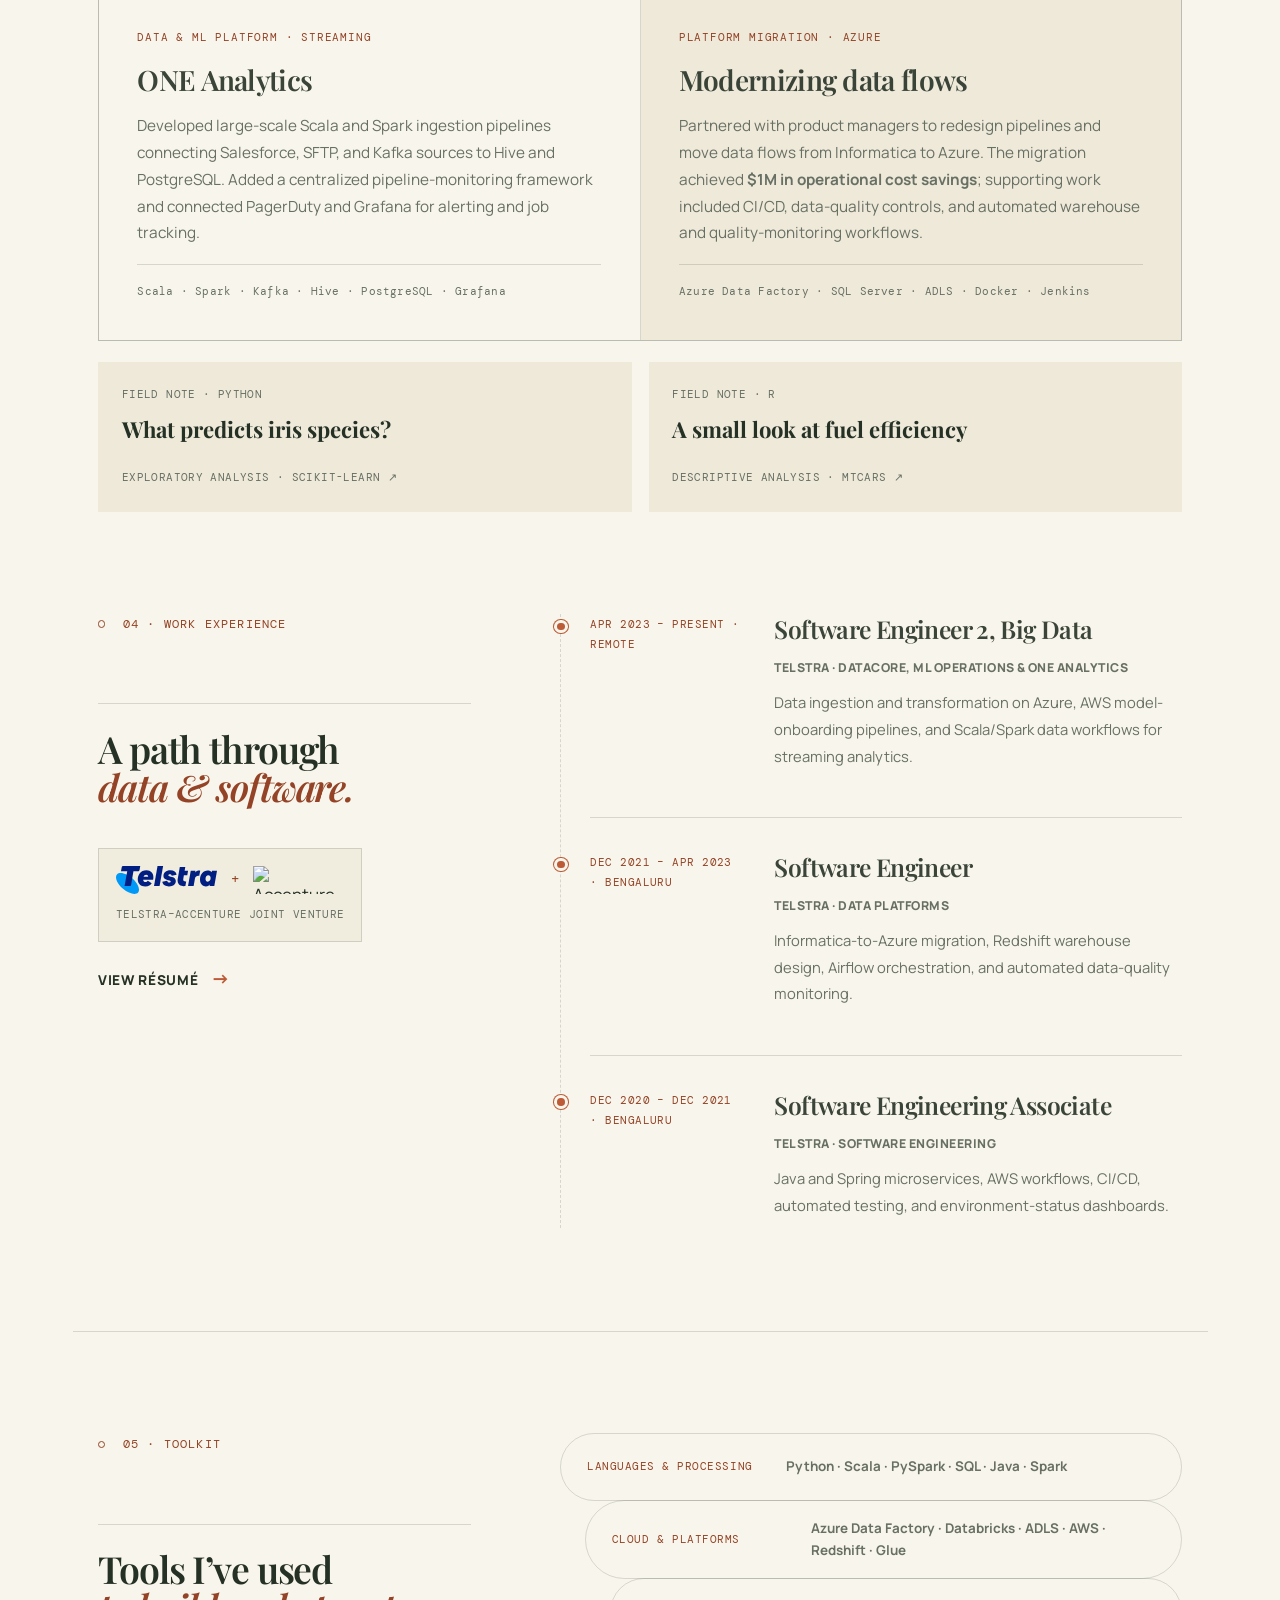
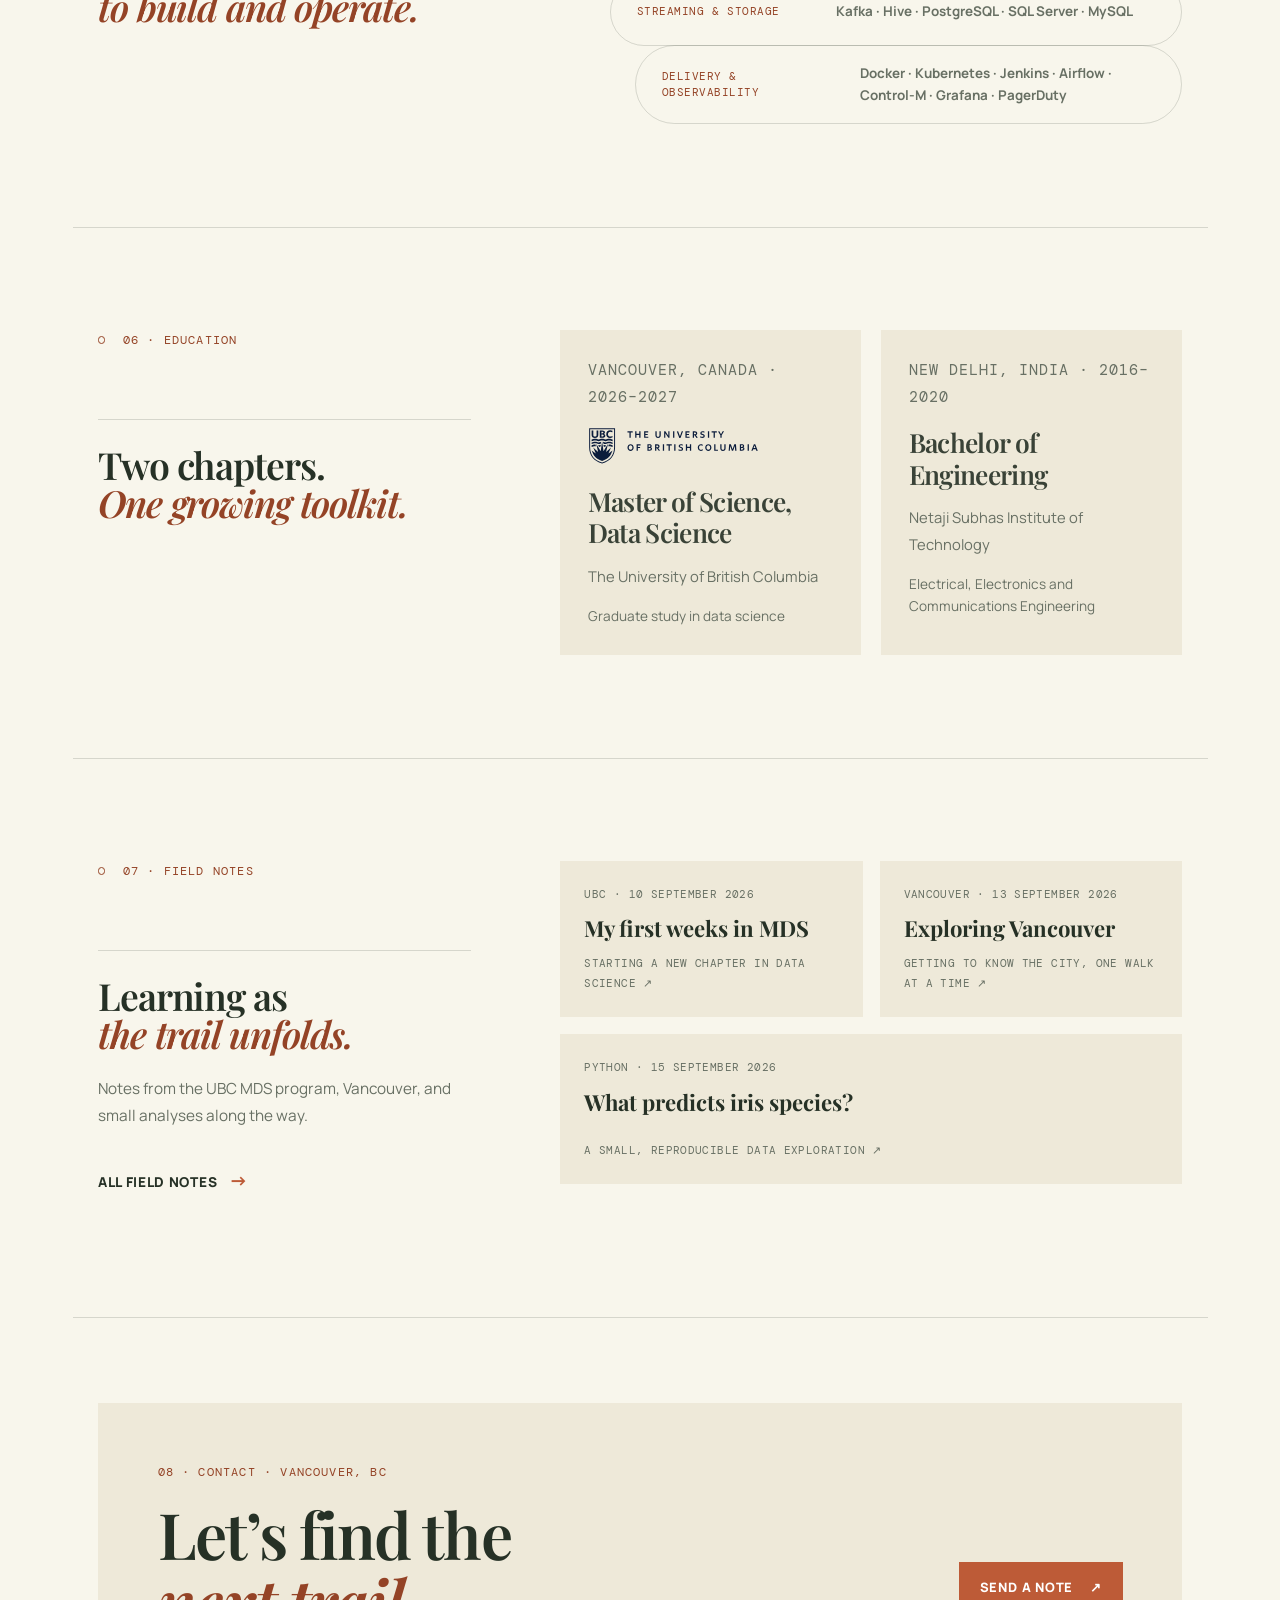
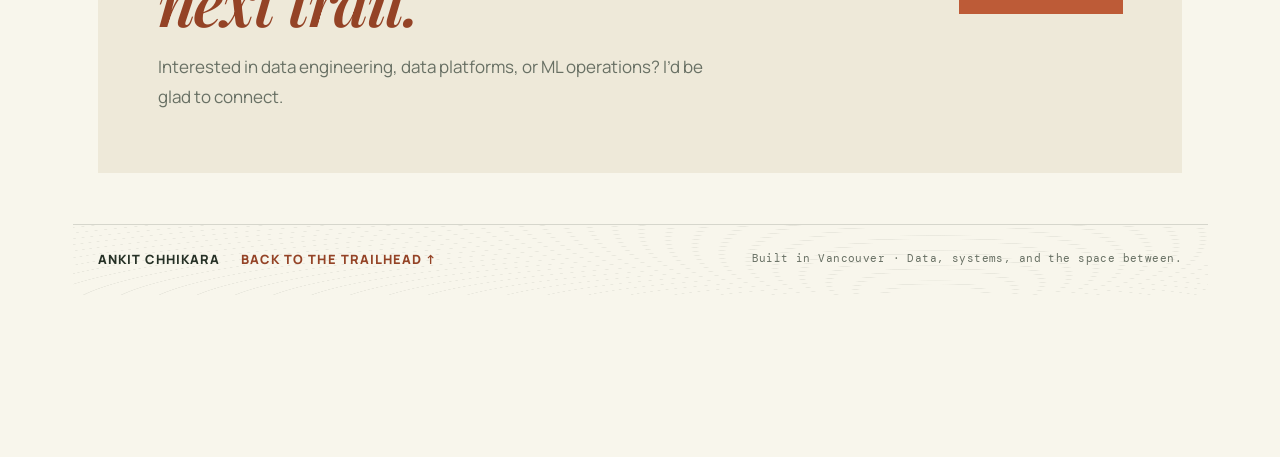
==== commit e8d35492: "Add employer and university logos Co-authored-by: Copilot <223556219+Copilot@users.noreply.github.co" ====
--- a/docs/index.html
+++ b/docs/index.html
@@ -392,6 +392,14 @@
 <h2 class="anchored">
 A path through<br><em>data &amp; software.</em>
 </h2>
+<div class="affiliation-lockup" aria-label="Telstra and Accenture joint venture">
+<div class="logo-pair">
+<img src="images/logos/telstra.svg" alt="Telstra"><span aria-hidden="true">+</span><img src="images/logos/accenture.svg" alt="Accenture">
+</div>
+<p>
+Telstra–Accenture joint venture
+</p>
+</div>
 <p><a class="text-link" href="./resume.html">View résumé <span aria-hidden="true">→</span></a></p>
 </div>
 <div class="experience-list">
@@ -486,6 +494,7 @@
 <p class="project-label">
 Vancouver, Canada · 2026–2027
 </p>
+<img class="institution-logo" src="images/logos/ubc.svg" alt="The University of British Columbia">
 <h3 class="anchored">
 Master of Science, Data Science
 </h3>
--- a/docs/styles.css
+++ b/docs/styles.css
@@ -204,10 +204,16 @@
 .toolkit-ring span { color: var(--accent-dark); flex: 0 0 175px; font-family: 'DM Mono', monospace; font-size: 0.62rem; letter-spacing: 0.05em; text-transform: uppercase; }
 .toolkit-ring strong { color: var(--muted); font-size: 0.79rem; line-height: 1.6; }
 .education-stops { display: grid; gap: 1.2rem; grid-template-columns: repeat(2, minmax(0, 1fr)); }
-.education-stops article { background: var(--surface); min-height: 230px; padding: 1.6rem; }
+.education-stops article { background: var(--surface); min-height: 270px; padding: 1.6rem; }
 .education-stops .project-label { margin: 0 0 1rem; }
 .education-stops h3 { font-size: 1.55rem; margin-top: 0; }
 .education-stops article > span { color: var(--muted); display: block; font-size: 0.8rem; line-height: 1.6; }
+.institution-logo { display: block; height: auto; margin: 0.7rem 0 1.2rem; max-height: 38px; max-width: 175px; object-fit: contain; object-position: left center; }
+.affiliation-lockup { background: color-mix(in srgb, var(--surface) 72%, transparent); border: 1px solid var(--line); display: inline-flex; flex-direction: column; gap: 0.65rem; margin: 1.2rem 0; max-width: 100%; padding: 0.9rem 1rem; }
+.affiliation-lockup > p { color: var(--muted); font-family: 'DM Mono', monospace; font-size: 0.62rem; letter-spacing: 0.035em; line-height: 1.5; margin: 0; text-transform: uppercase; }
+.logo-pair { align-items: center; display: flex; gap: 0.8rem; min-height: 31px; }
+.logo-pair img { display: block; height: auto; max-height: 28px; max-width: 112px; object-fit: contain; width: auto; }
+.logo-pair span { color: var(--accent-dark); font-family: 'DM Mono', monospace; font-size: 0.85rem; }
 .journal-trail .trail-heading .section-intro { font-size: 0.9rem; }
 .journal-cards { display: grid; gap: 1rem; grid-template-columns: repeat(2, minmax(0, 1fr)); }
 .journal-cards a:last-child { grid-column: span 2; }
@@ -342,6 +348,9 @@
 	.toolkit-ring, .toolkit-ring:nth-child(n) { align-items: flex-start; border-radius: 1rem; flex-direction: column; gap: 0.55rem; margin: -1px 0 0; padding: 1rem; }
 	.toolkit-ring span { flex-basis: auto; }
 	.education-stops, .journal-cards, .project-notes { grid-template-columns: 1fr; }
+	.affiliation-lockup { padding: 0.8rem; }
+	.logo-pair { gap: 0.55rem; }
+	.logo-pair img { max-width: 96px; }
 	.journal-cards a:last-child { grid-column: auto; }
 	.trail-footer { align-items: flex-start; flex-direction: column; padding: 1.2rem; }
 	.home-grid { grid-template-columns: 1fr; margin-top: 4rem; }
@@ -374,6 +383,7 @@
 @media print {
 	.navbar, .quarto-title-block, .resume-toolbar .button, .theme-toggle, #quarto-search, .quarto-navbar-tools { display: none !important; }
 	body, .content { background: #fff !important; color: #111 !important; max-width: none !important; padding: 0 !important; }
+	.affiliation-lockup { background: #fff !important; break-inside: avoid; }
 	.content h2 { break-after: avoid; margin-top: 1.25rem; padding-top: 0.5rem; }
 	a { color: #111 !important; text-decoration: none !important; }
 }
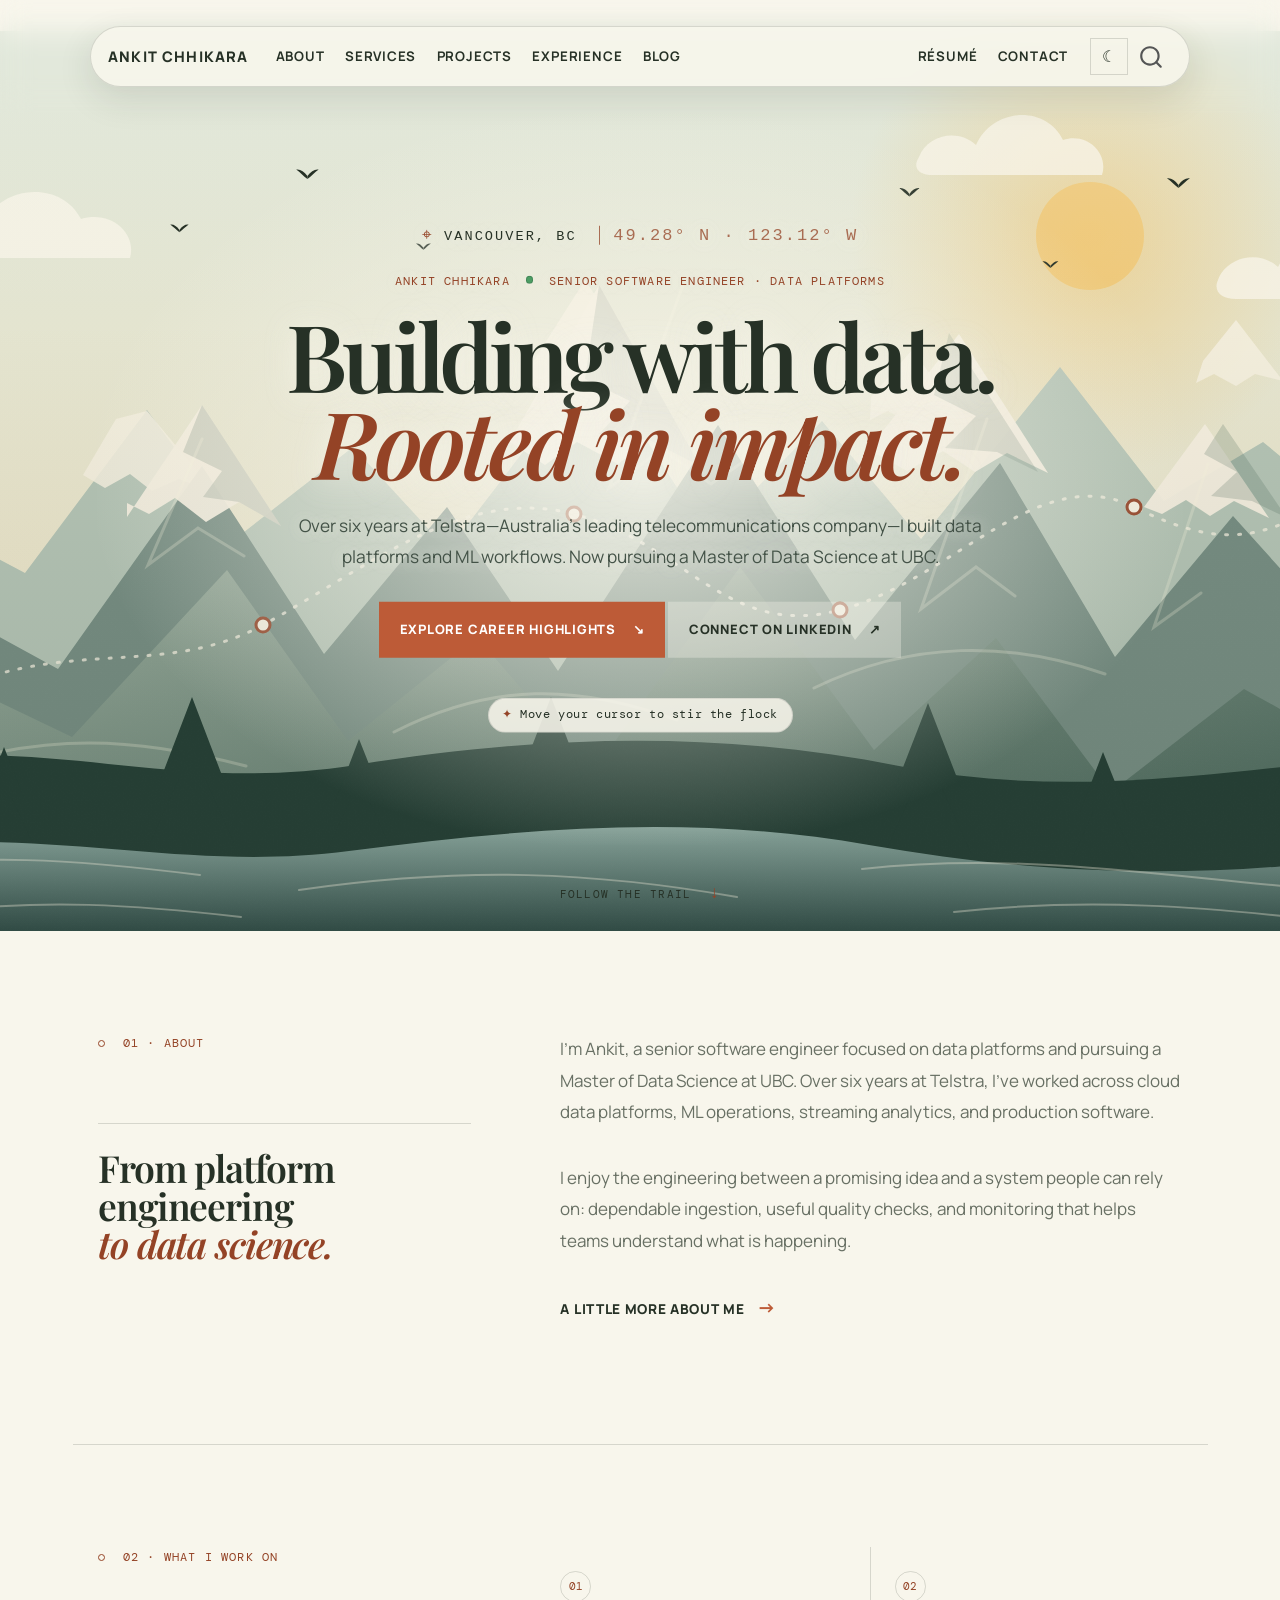
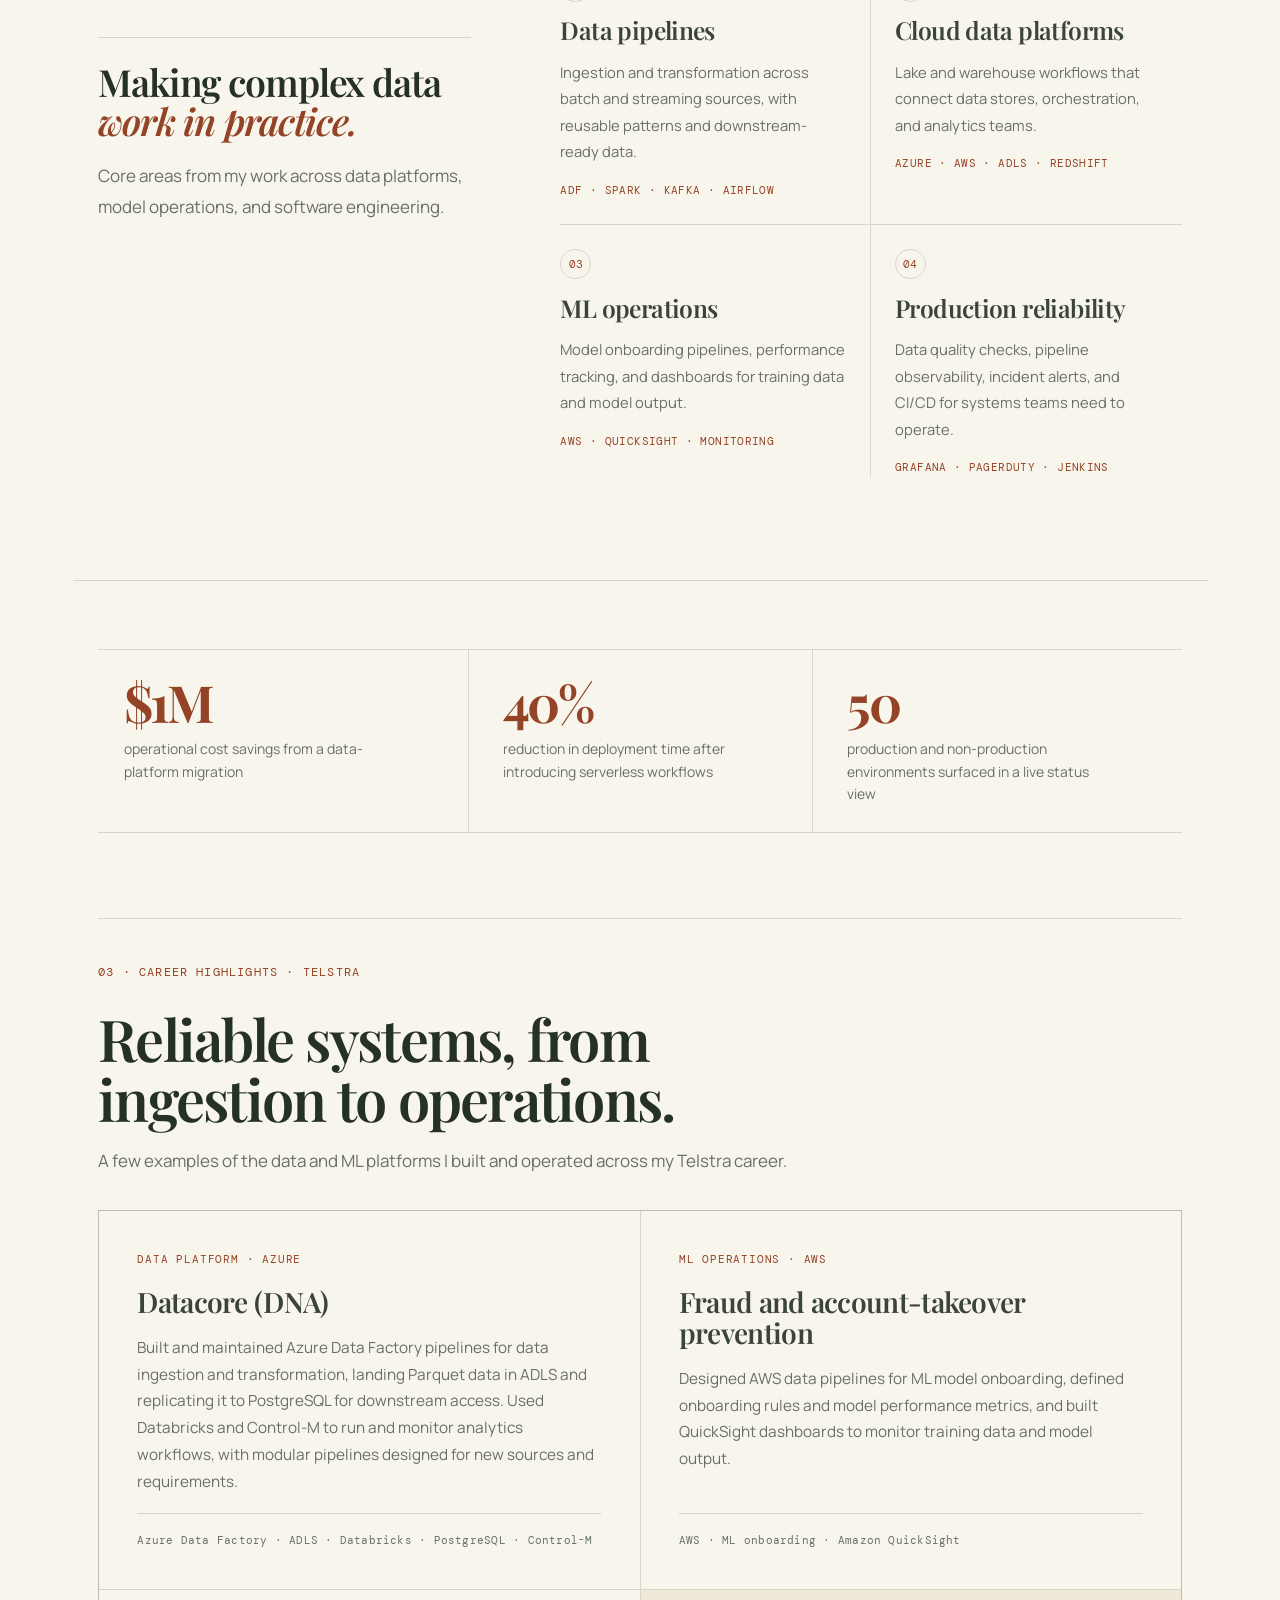
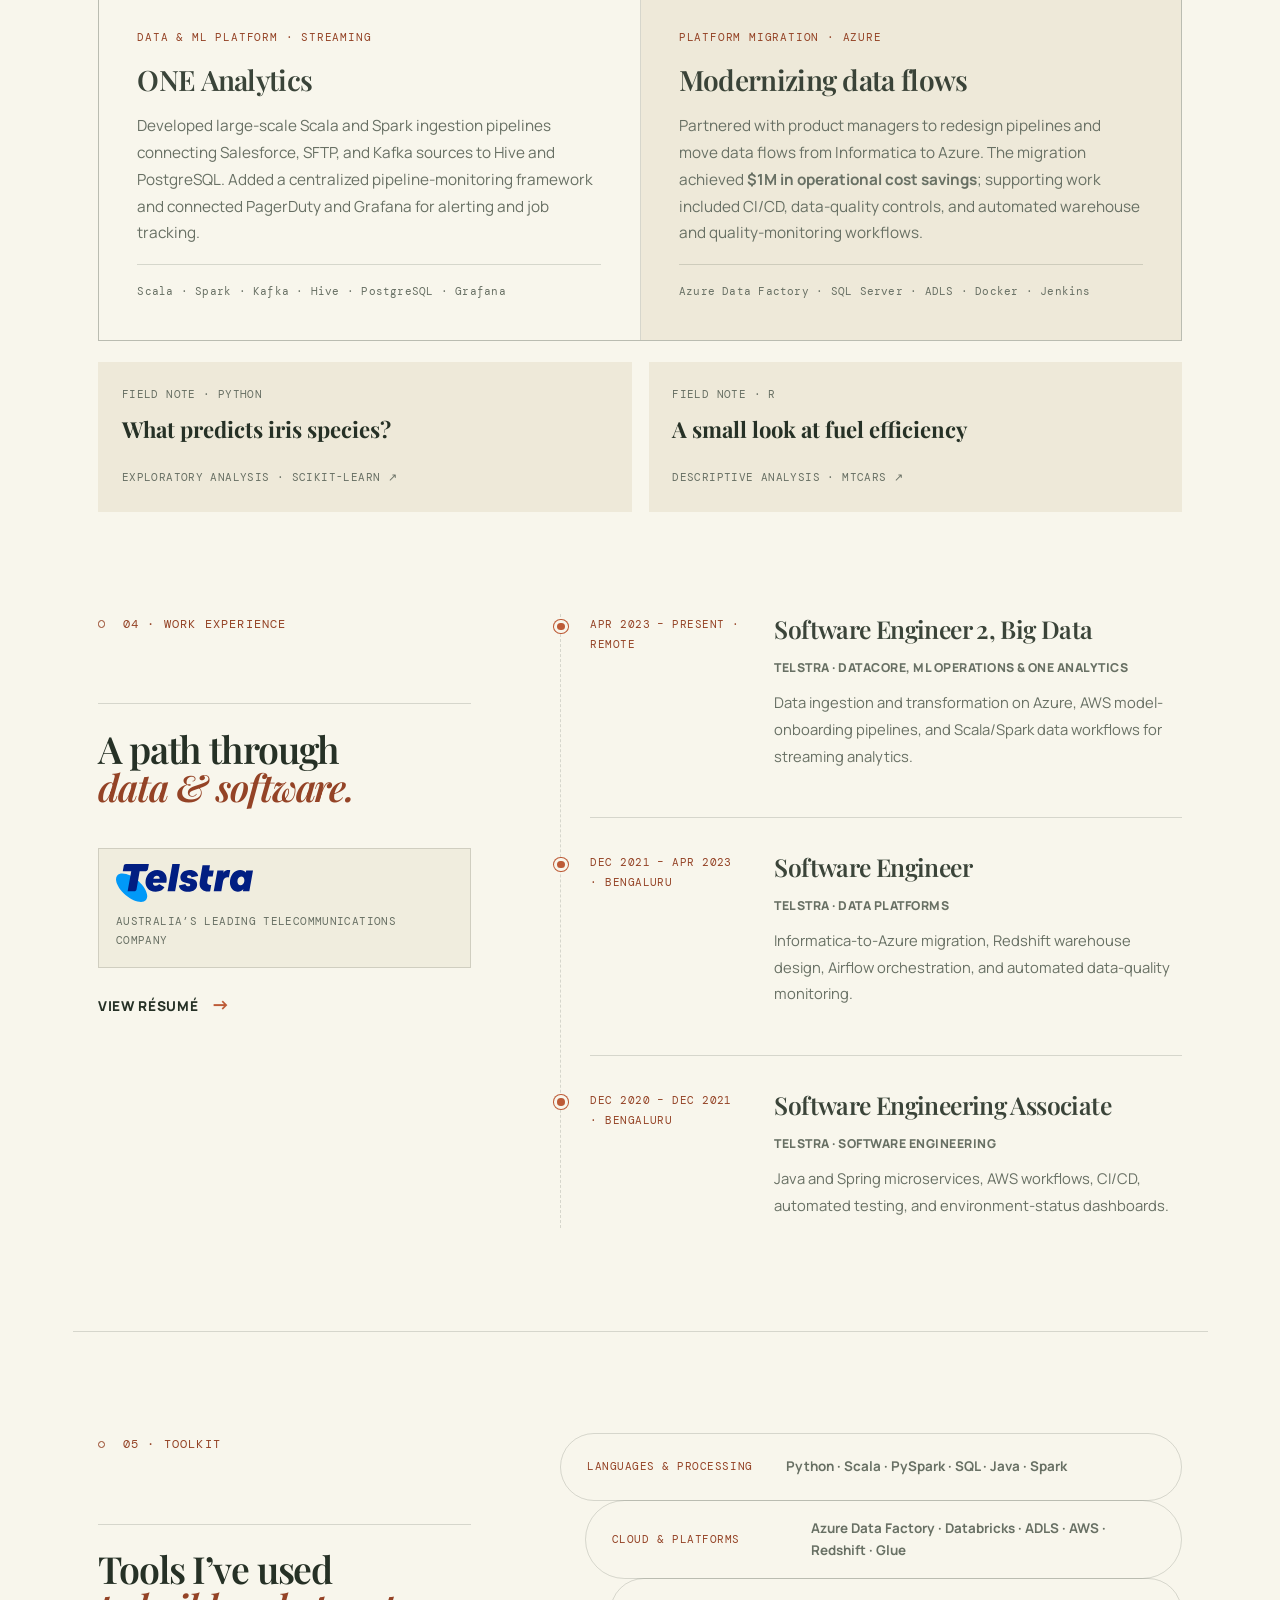
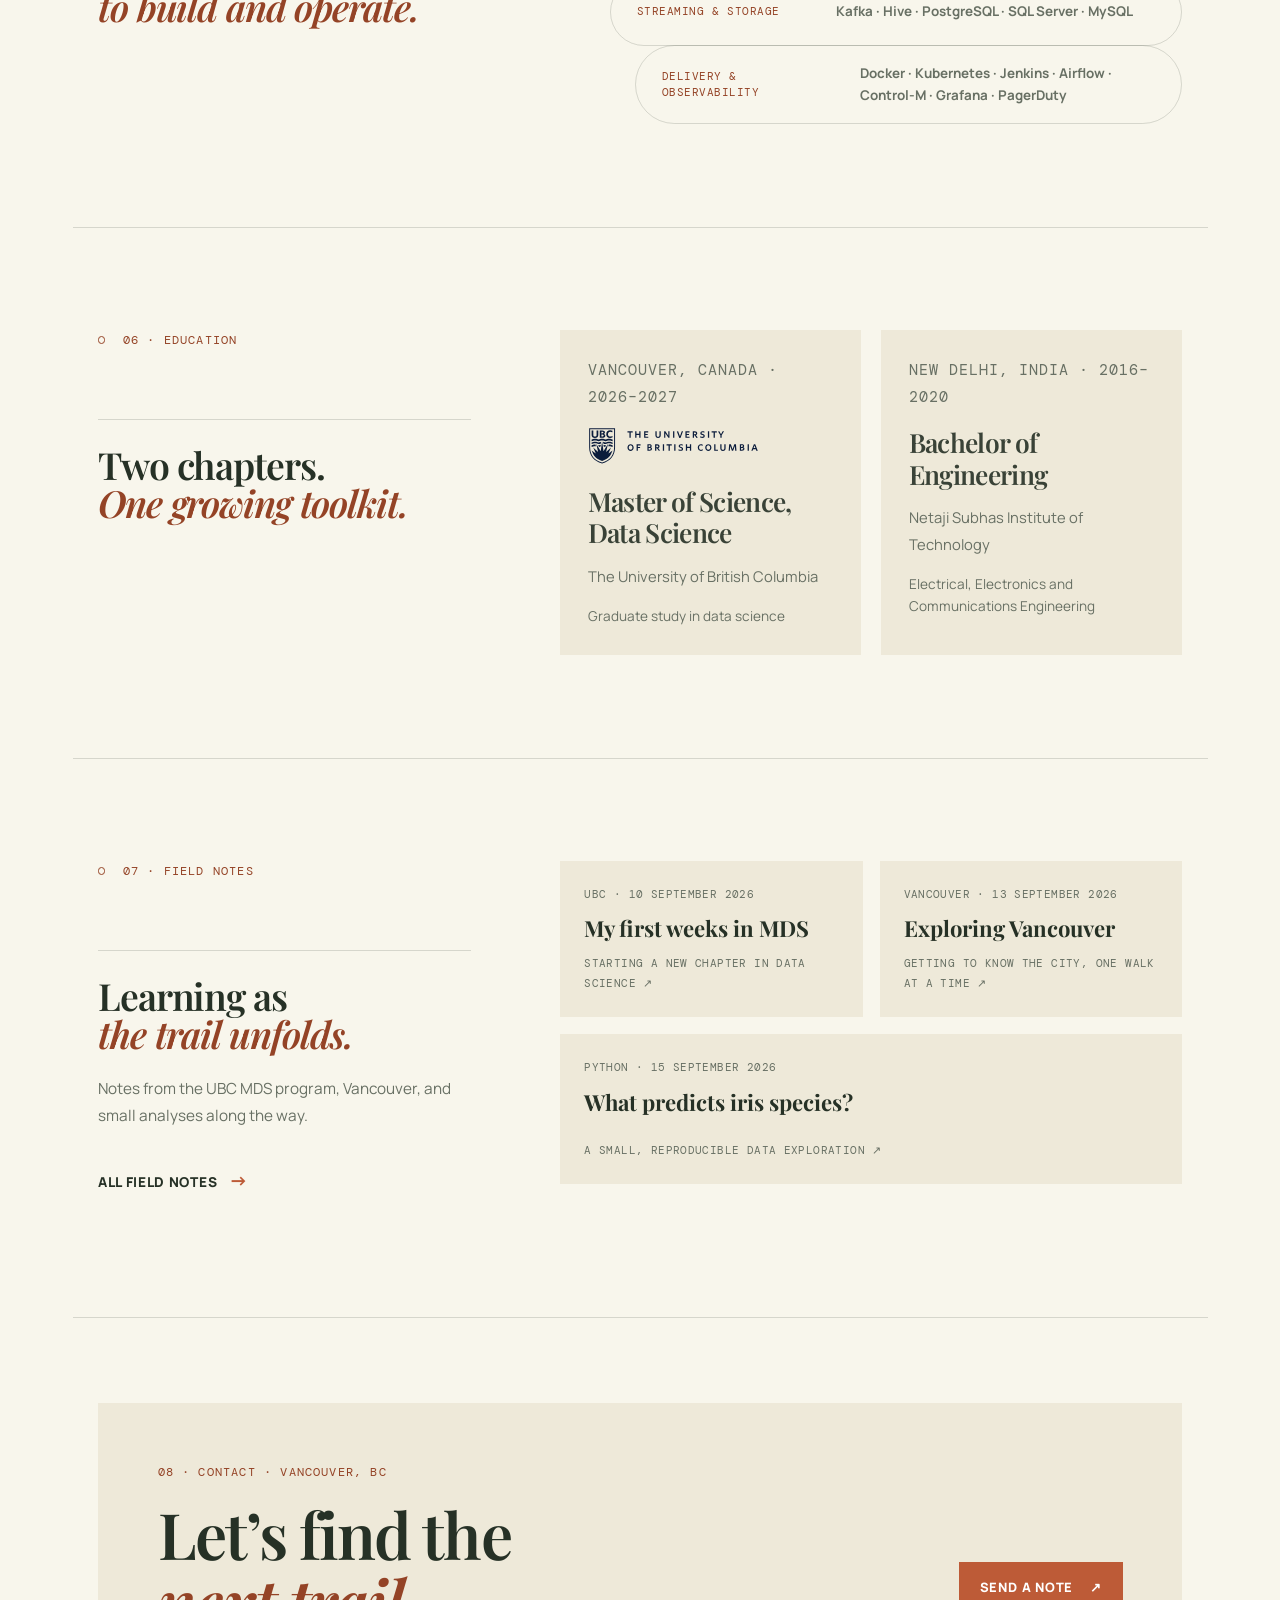
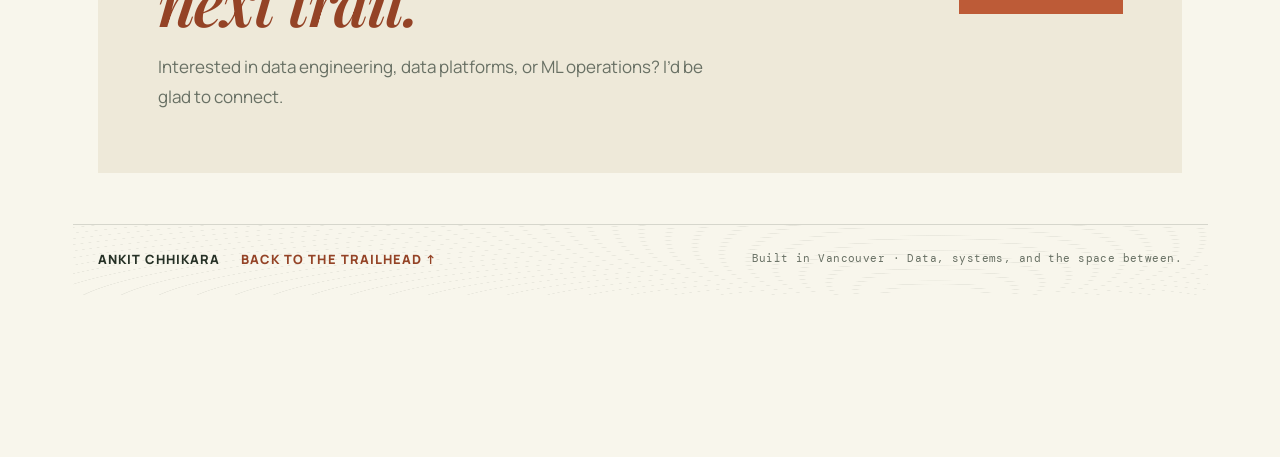
==== commit 09855db3: "Clarify Telstra experience and remove Accenture mark Co-authored-by: Copilot <223556219+Copilot@user" ====
--- a/docs/index.html
+++ b/docs/index.html
@@ -187,7 +187,7 @@
 Building with data.<br><em>Rooted in impact.</em>
 </h1>
 <p class="mountain-lede">
-Six years engineering dependable data platforms and ML workflows at Telstra. Now pursuing a Master of Data Science at UBC.
+Over six years at Telstra—Australia’s leading telecommunications company—I built data platforms and ML workflows. Now pursuing a Master of Data Science at UBC.
 </p>
 <div class="hero-actions">
 <p><a class="button button-primary" href="#projects">Explore career highlights <span aria-hidden="true">↘</span></a> <a class="button button-outline" href="https://www.linkedin.com/in/ankitchhikara13/" target="_blank" rel="noopener noreferrer">Connect on LinkedIn <span aria-hidden="true">↗</span></a></p>
@@ -392,12 +392,10 @@
 <h2 class="anchored">
 A path through<br><em>data &amp; software.</em>
 </h2>
-<div class="affiliation-lockup" aria-label="Telstra and Accenture joint venture">
-<div class="logo-pair">
-<img src="images/logos/telstra.svg" alt="Telstra"><span aria-hidden="true">+</span><img src="images/logos/accenture.svg" alt="Accenture">
-</div>
-<p>
-Telstra–Accenture joint venture
+<div class="affiliation-lockup">
+<img class="employer-logo" src="images/logos/telstra.svg" alt="Telstra">
+<p>
+Australia’s leading telecommunications company
 </p>
 </div>
 <p><a class="text-link" href="./resume.html">View résumé <span aria-hidden="true">→</span></a></p>
--- a/docs/styles.css
+++ b/docs/styles.css
@@ -211,9 +211,7 @@
 .institution-logo { display: block; height: auto; margin: 0.7rem 0 1.2rem; max-height: 38px; max-width: 175px; object-fit: contain; object-position: left center; }
 .affiliation-lockup { background: color-mix(in srgb, var(--surface) 72%, transparent); border: 1px solid var(--line); display: inline-flex; flex-direction: column; gap: 0.65rem; margin: 1.2rem 0; max-width: 100%; padding: 0.9rem 1rem; }
 .affiliation-lockup > p { color: var(--muted); font-family: 'DM Mono', monospace; font-size: 0.62rem; letter-spacing: 0.035em; line-height: 1.5; margin: 0; text-transform: uppercase; }
-.logo-pair { align-items: center; display: flex; gap: 0.8rem; min-height: 31px; }
-.logo-pair img { display: block; height: auto; max-height: 28px; max-width: 112px; object-fit: contain; width: auto; }
-.logo-pair span { color: var(--accent-dark); font-family: 'DM Mono', monospace; font-size: 0.85rem; }
+.employer-logo { display: block; height: auto; max-height: 38px; max-width: 165px; object-fit: contain; object-position: left center; }
 .journal-trail .trail-heading .section-intro { font-size: 0.9rem; }
 .journal-cards { display: grid; gap: 1rem; grid-template-columns: repeat(2, minmax(0, 1fr)); }
 .journal-cards a:last-child { grid-column: span 2; }
@@ -349,8 +347,6 @@
 	.toolkit-ring span { flex-basis: auto; }
 	.education-stops, .journal-cards, .project-notes { grid-template-columns: 1fr; }
 	.affiliation-lockup { padding: 0.8rem; }
-	.logo-pair { gap: 0.55rem; }
-	.logo-pair img { max-width: 96px; }
 	.journal-cards a:last-child { grid-column: auto; }
 	.trail-footer { align-items: flex-start; flex-direction: column; padding: 1.2rem; }
 	.home-grid { grid-template-columns: 1fr; margin-top: 4rem; }
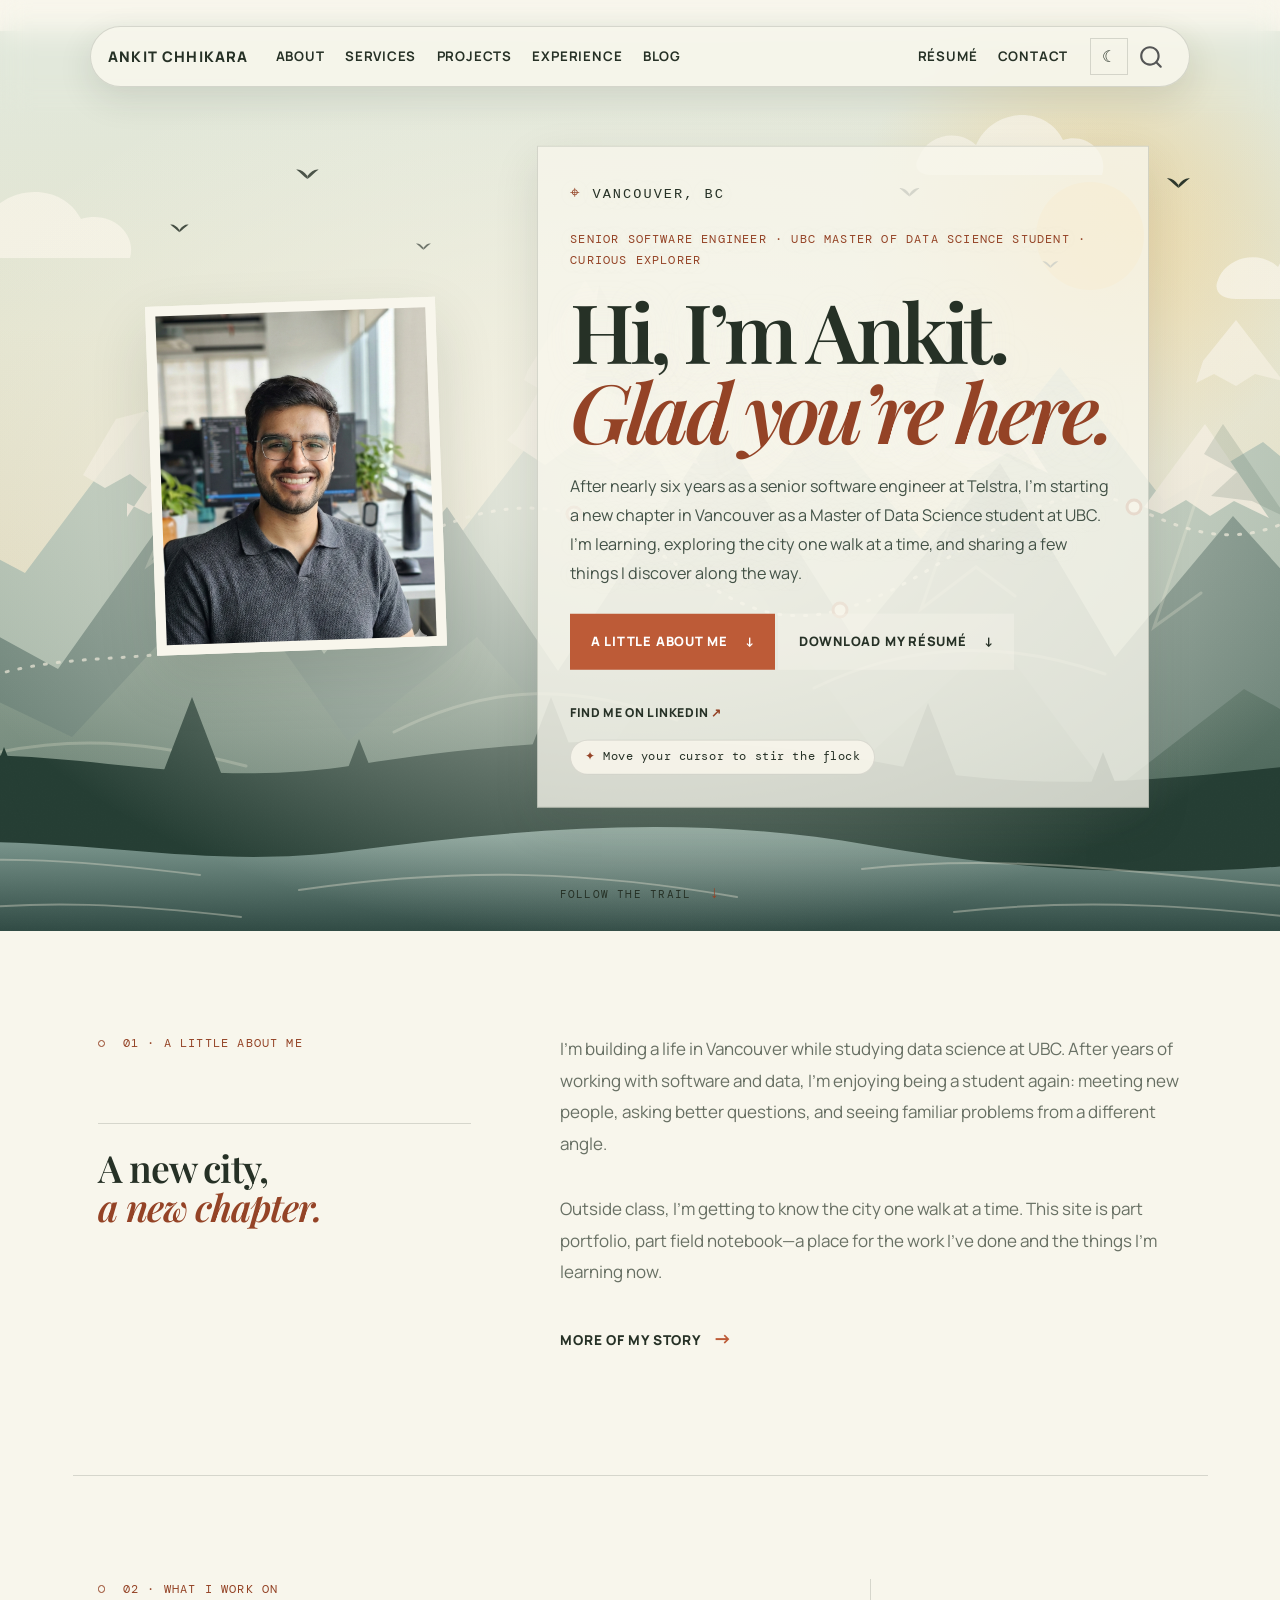
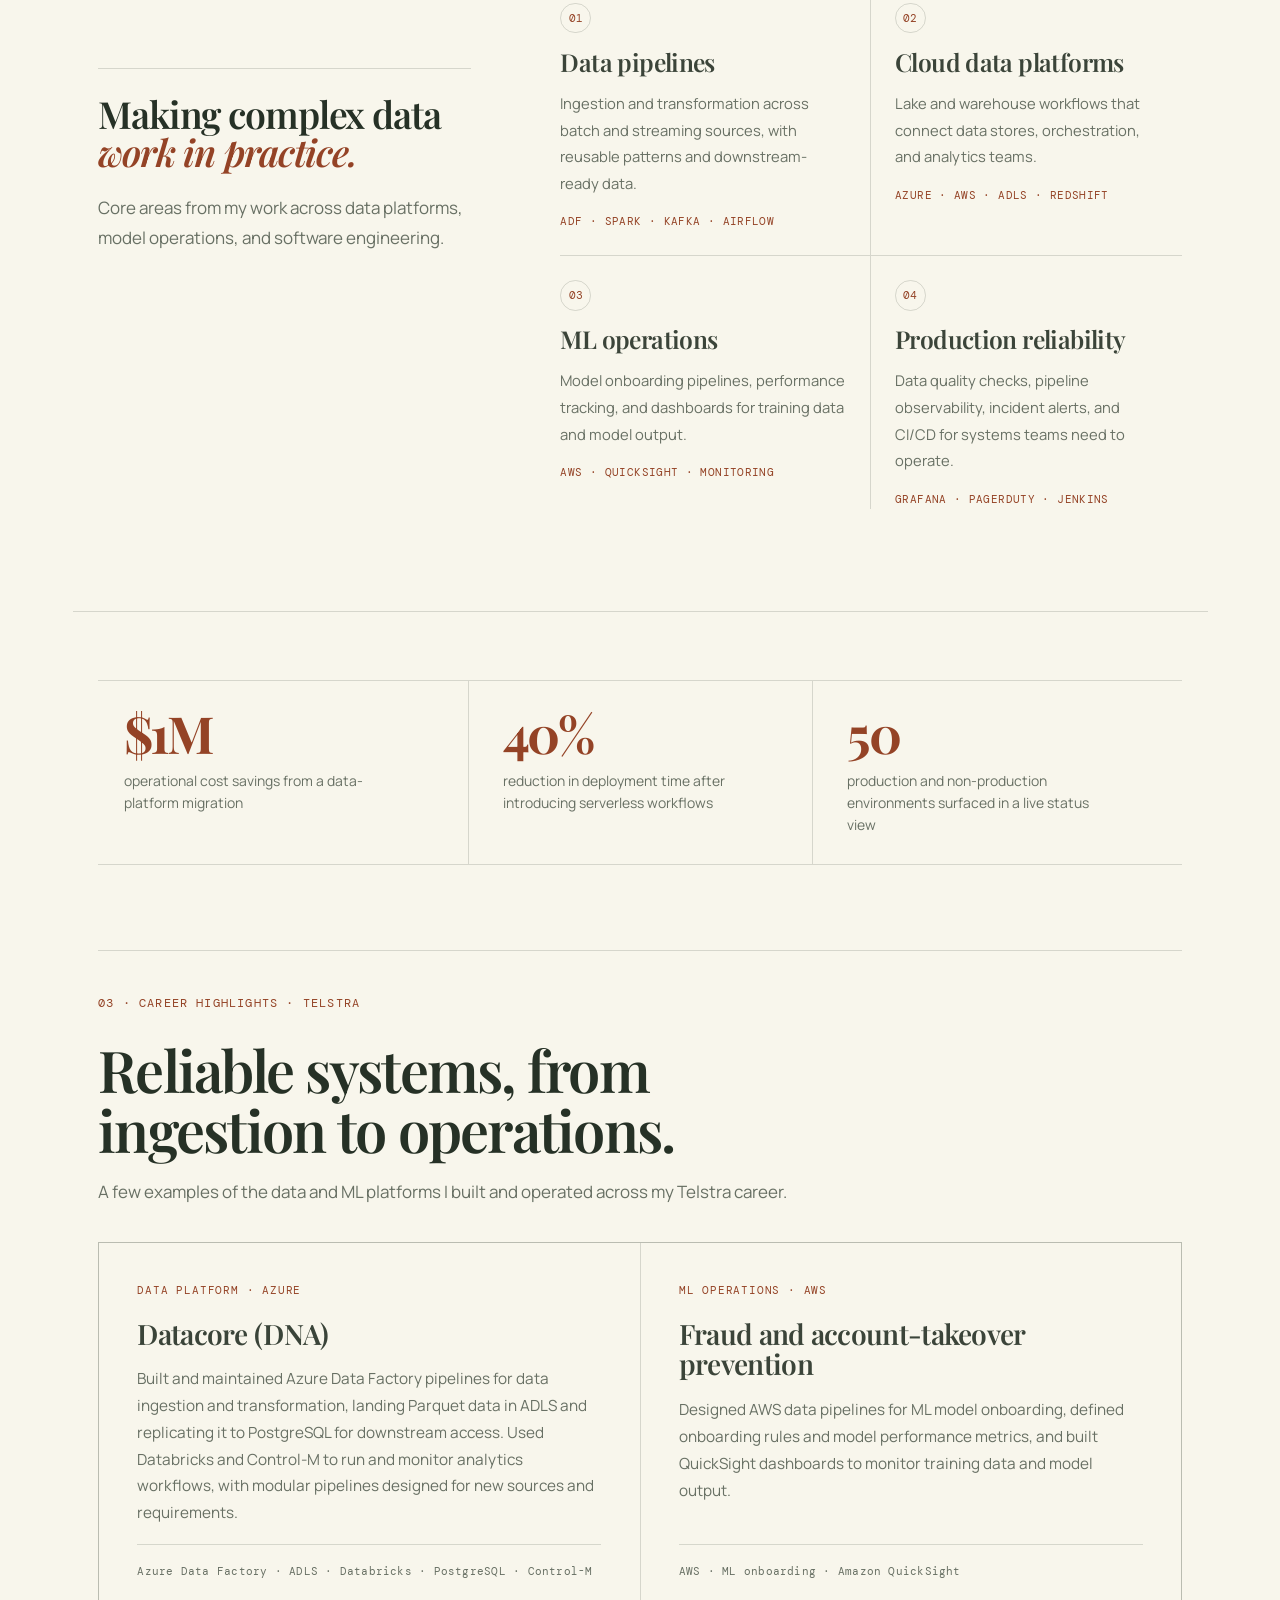
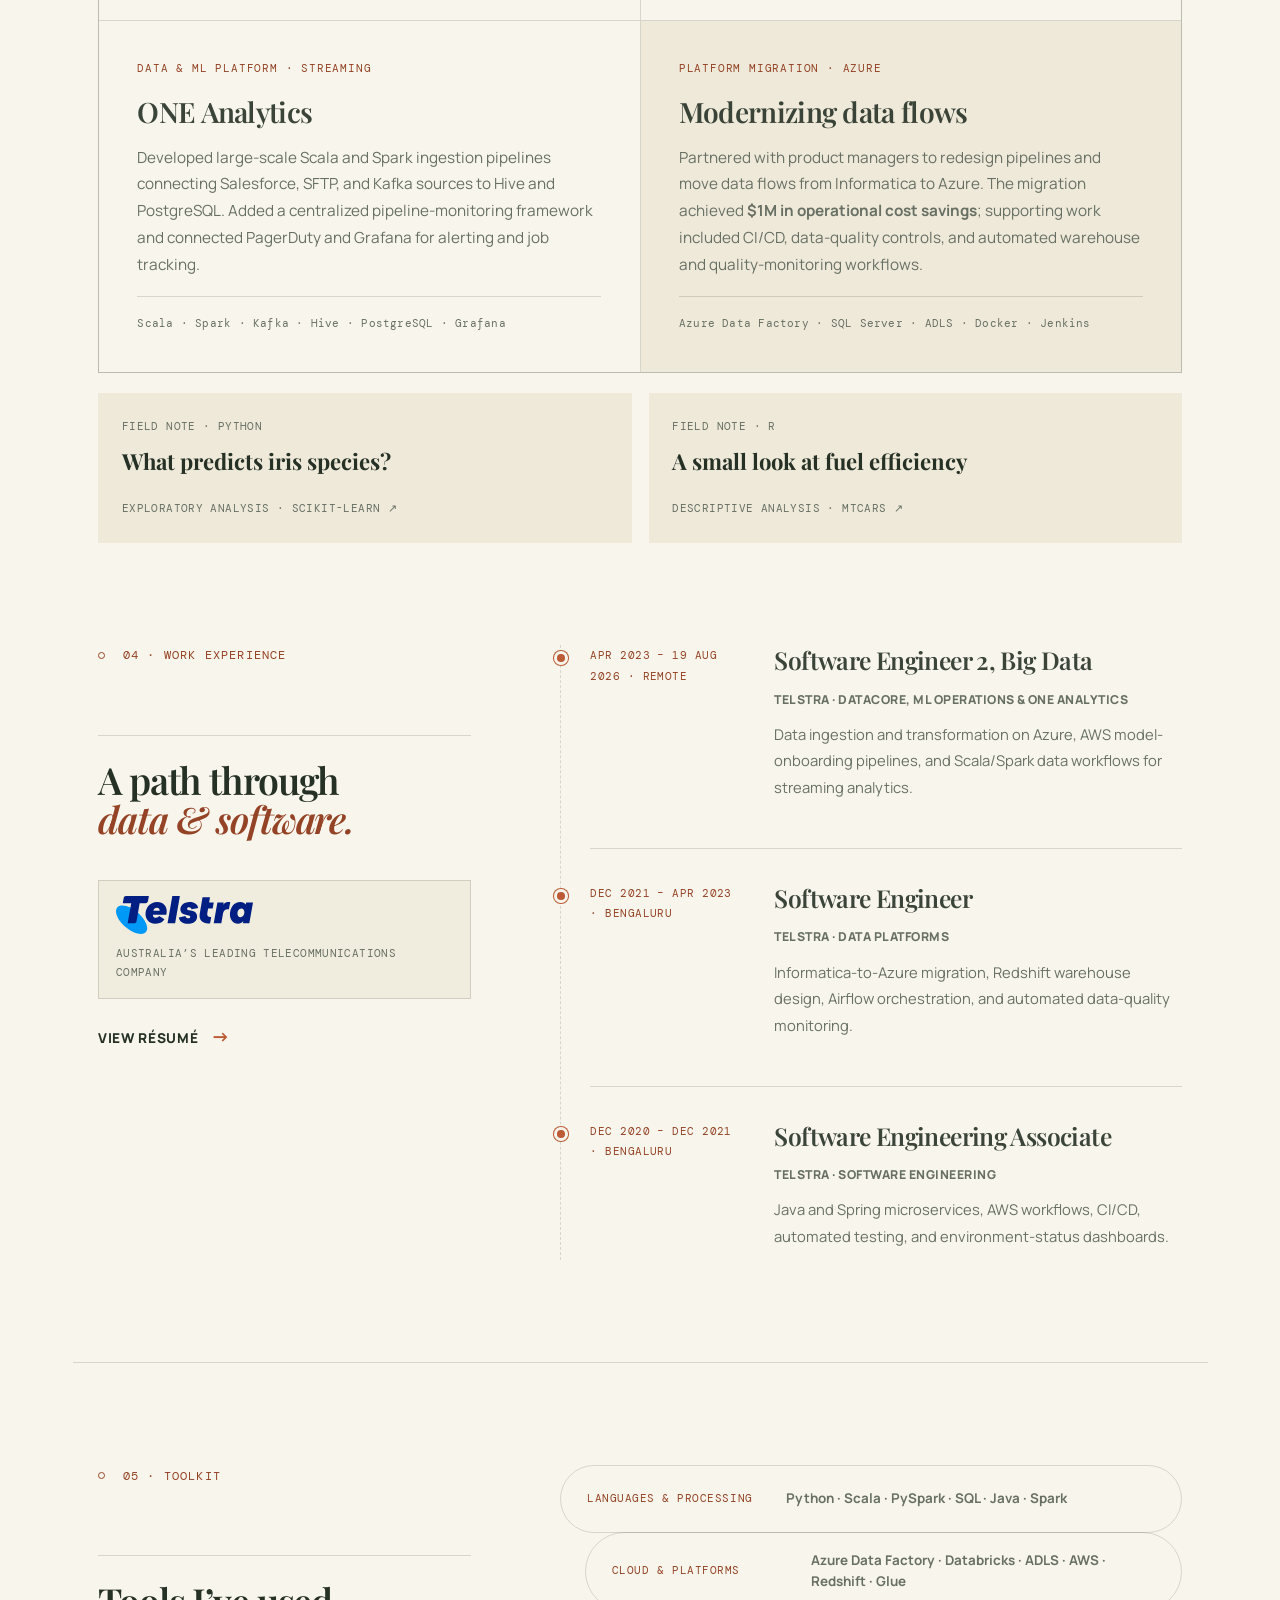
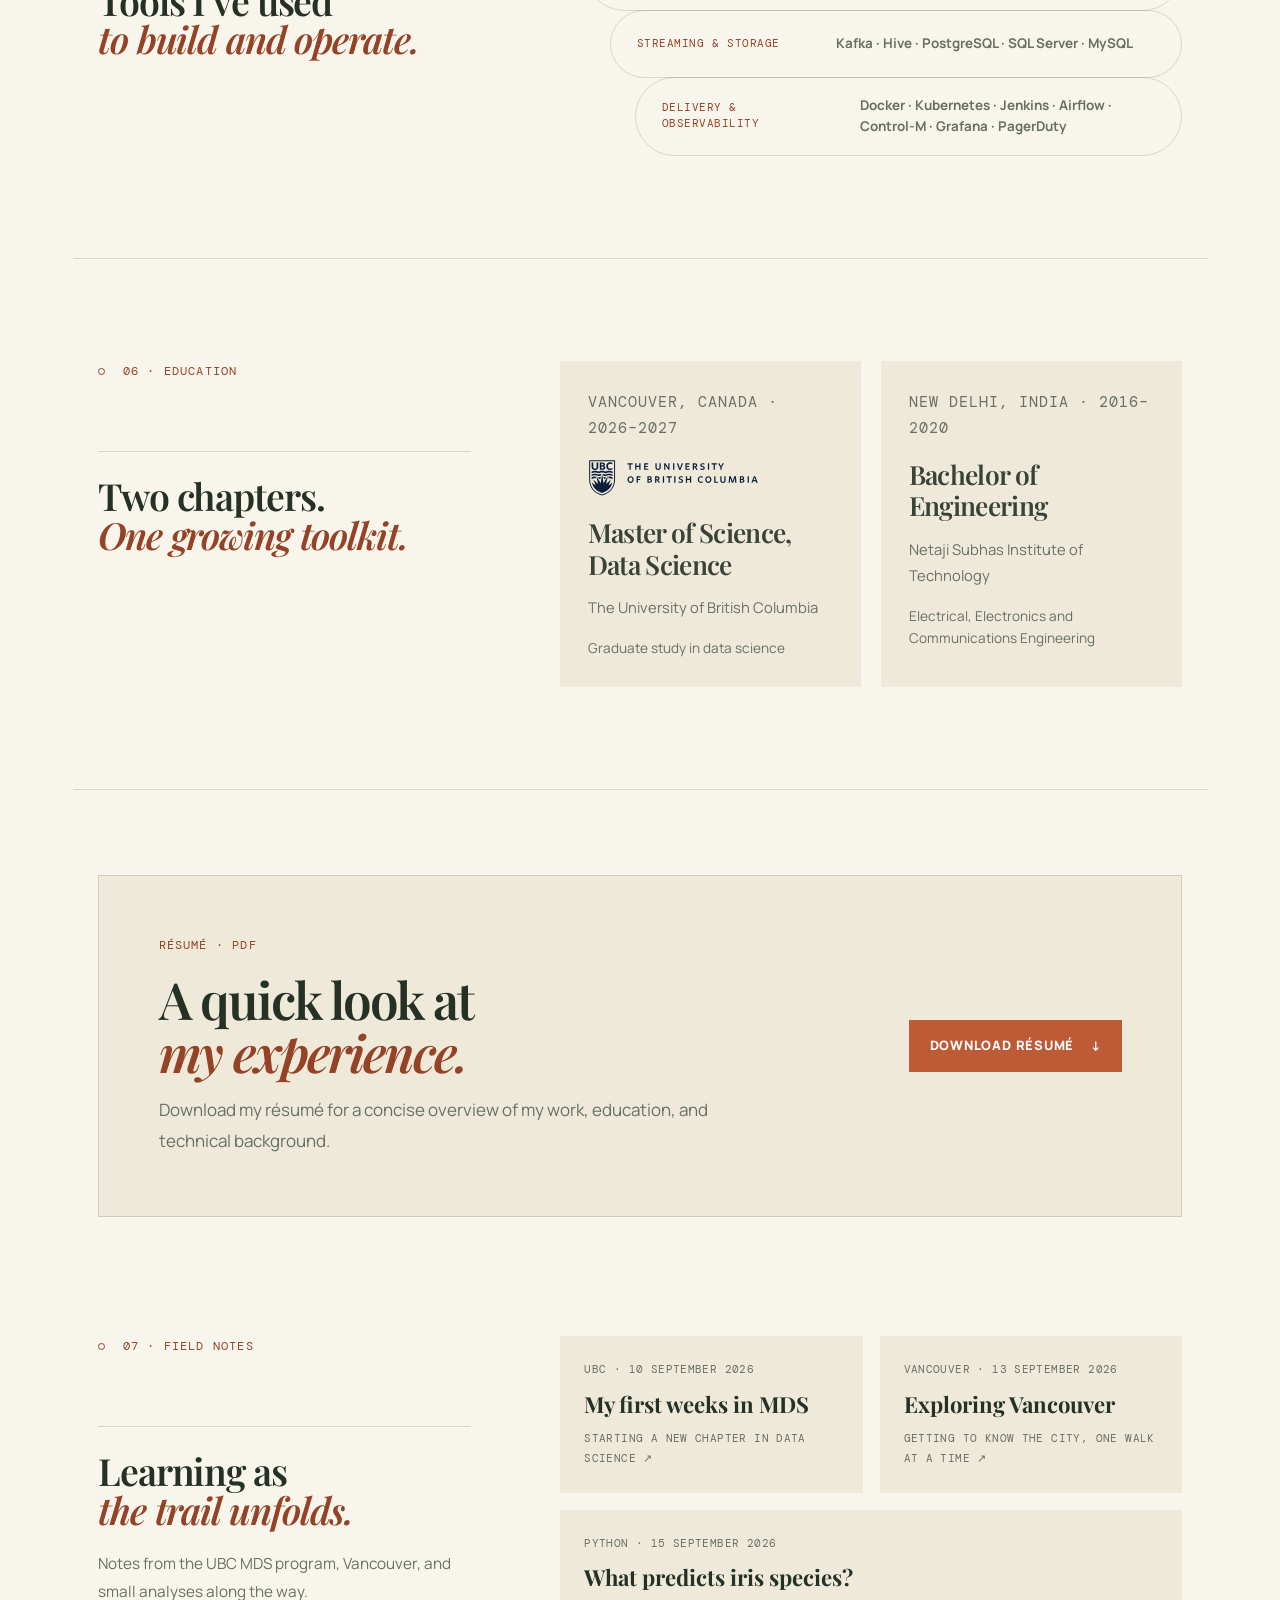
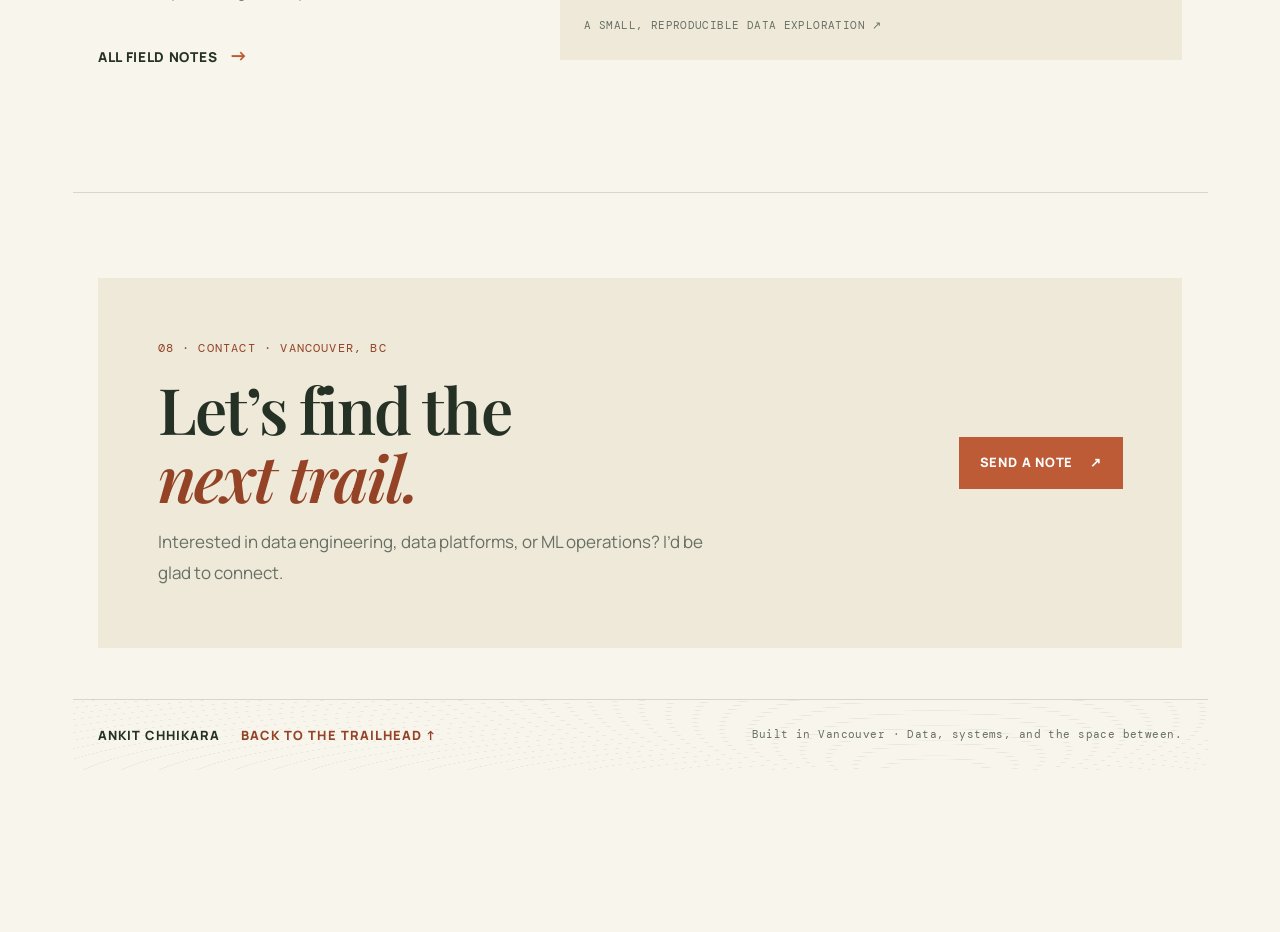
==== commit 09ff0e1b: "Personalize portfolio and publish resume PDF Co-authored-by: Copilot <223556219+Copilot@users.norepl" ====
--- a/docs/index.html
+++ b/docs/index.html
@@ -6,9 +6,9 @@
 
 <meta name="viewport" content="width=device-width, initial-scale=1.0, user-scalable=yes">
 
-<meta name="description" content="Ankit Chhikara is a senior software engineer focused on data platforms, pursuing a Master of Data Science at UBC.">
-
-<title>Data platforms, built for trust. – Ankit Chhikara</title>
+<meta name="description" content="Get to know Ankit Chhikara: senior software engineer, UBC Master of Data Science student, Vancouver explorer, and data-platform builder.">
+
+<title>Ankit Chhikara | Senior Software Engineer, Student, Explorer – Ankit Chhikara</title>
 <style>
 /* Default styles provided by pandoc.
 ** See https://pandoc.org/MANUAL.html#variables-for-html for config info.
@@ -145,12 +145,12 @@
 
 <header id="title-block-header" class="quarto-title-block default">
 <div class="quarto-title">
-<h1 class="title">Data platforms, built for trust.</h1>
+<h1 class="title">Ankit Chhikara | Senior Software Engineer, Student, Explorer</h1>
 </div>
 
 <div>
   <div class="description">
-    Ankit Chhikara is a senior software engineer focused on data platforms, pursuing a Master of Data Science at UBC.
+    Get to know Ankit Chhikara: senior software engineer, UBC Master of Data Science student, Vancouver explorer, and data-platform builder.
   </div>
 </div>
 
@@ -177,24 +177,30 @@
 <p><span class="sky-bird" data-x="13" data-y="21" style="--x:13%;--y:21%;--delay:-1s;--scale:.72"><svg viewbox="0 0 40 28"><path class="wing wing-left" d="M20 15C14 7 8 3 1 4c7 5 12 11 19 16Z"></path><path class="wing wing-right" d="M20 15c6-8 12-12 19-11-7 5-12 11-19 16Z"></path></svg></span> <span class="sky-bird" data-x="23" data-y="15" style="--x:23%;--y:15%;--delay:-2.2s;--scale:.88"><svg viewbox="0 0 40 28"><path class="wing wing-left" d="M20 15C14 7 8 3 1 4c7 5 12 11 19 16Z"></path><path class="wing wing-right" d="M20 15c6-8 12-12 19-11-7 5-12 11-19 16Z"></path></svg></span> <span class="sky-bird" data-x="32" data-y="23" style="--x:32%;--y:23%;--delay:-.5s;--scale:.58"><svg viewbox="0 0 40 28"><path class="wing wing-left" d="M20 15C14 7 8 3 1 4c7 5 12 11 19 16Z"></path><path class="wing wing-right" d="M20 15c6-8 12-12 19-11-7 5-12 11-19 16Z"></path></svg></span> <span class="sky-bird" data-x="70" data-y="17" style="--x:70%;--y:17%;--delay:-1.6s;--scale:.78"><svg viewbox="0 0 40 28"><path class="wing wing-left" d="M20 15C14 7 8 3 1 4c7 5 12 11 19 16Z"></path><path class="wing wing-right" d="M20 15c6-8 12-12 19-11-7 5-12 11-19 16Z"></path></svg></span> <span class="sky-bird" data-x="81" data-y="25" style="--x:81%;--y:25%;--delay:-2.7s;--scale:.62"><svg viewbox="0 0 40 28"><path class="wing wing-left" d="M20 15C14 7 8 3 1 4c7 5 12 11 19 16Z"></path><path class="wing wing-right" d="M20 15c6-8 12-12 19-11-7 5-12 11-19 16Z"></path></svg></span> <span class="sky-bird" data-x="91" data-y="16" style="--x:91%;--y:16%;--delay:-.9s;--scale:.9"><svg viewbox="0 0 40 28"><path class="wing wing-left" d="M20 15C14 7 8 3 1 4c7 5 12 11 19 16Z"></path><path class="wing wing-right" d="M20 15c6-8 12-12 19-11-7 5-12 11-19 16Z"></path></svg></span></p>
 </div>
 <div class="mountain-copy">
+<div class="hero-portrait">
+<img src="images/profile.jpg" alt="Portrait of Ankit Chhikara">
+</div>
+<div class="hero-introduction">
 <p class="mountain-location">
-<span aria-hidden="true">⌖</span> Vancouver, BC <span class="location-coordinates">49.28° N · 123.12° W</span>
+<span aria-hidden="true">⌖</span> Vancouver, BC
 </p>
 <p class="eyebrow">
-Ankit Chhikara <span class="status-dot"></span> Senior Software Engineer · Data Platforms
+Senior software engineer · UBC Master of Data Science student · curious explorer
 </p>
 <h1 id="hero-title">
-Building with data.<br><em>Rooted in impact.</em>
+Hi, I’m Ankit.<br><em>Glad you’re here.</em>
 </h1>
 <p class="mountain-lede">
-Over six years at Telstra—Australia’s leading telecommunications company—I built data platforms and ML workflows. Now pursuing a Master of Data Science at UBC.
+After nearly six years as a senior software engineer at Telstra, I’m starting a new chapter in Vancouver as a Master of Data Science student at UBC. I’m learning, exploring the city one walk at a time, and sharing a few things I discover along the way.
 </p>
 <div class="hero-actions">
-<p><a class="button button-primary" href="#projects">Explore career highlights <span aria-hidden="true">↘</span></a> <a class="button button-outline" href="https://www.linkedin.com/in/ankitchhikara13/" target="_blank" rel="noopener noreferrer">Connect on LinkedIn <span aria-hidden="true">↗</span></a></p>
-</div>
+<p><a class="button button-primary" href="#about">A little about me <span aria-hidden="true">↓</span></a> <a class="button button-outline" href="AnkitChhikara.pdf" download="">Download my résumé <span aria-hidden="true">↓</span></a></p>
+</div>
+<a class="hero-link" href="https://www.linkedin.com/in/ankitchhikara13/" target="_blank" rel="noopener noreferrer">Find me on LinkedIn <span aria-hidden="true">↗</span></a>
 <p class="flight-hint">
 <span aria-hidden="true">✦</span> Move your cursor to stir the flock
 </p>
+</div>
 </div>
 <a class="scenic-scroll" href="#projects">Follow the trail <span aria-hidden="true">↓</span></a>
 </section>
@@ -230,20 +236,20 @@
 <section class="trail-section about-trail" id="about">
 <div class="trail-heading">
 <p class="eyebrow">
-01 · About
+01 · A little about me
 </p>
 <h2 class="anchored">
-From platform engineering<br><em>to data science.</em>
+A new city,<br><em>a new chapter.</em>
 </h2>
 </div>
 <div class="trail-copy">
 <p class="section-intro">
-I’m Ankit, a senior software engineer focused on data platforms and pursuing a Master of Data Science at UBC. Over six years at Telstra, I’ve worked across cloud data platforms, ML operations, streaming analytics, and production software.
-</p>
-<p>
-I enjoy the engineering between a promising idea and a system people can rely on: dependable ingestion, useful quality checks, and monitoring that helps teams understand what is happening.
-</p>
-<p><a class="text-link" href="./about.html">A little more about me <span aria-hidden="true">→</span></a></p>
+I’m building a life in Vancouver while studying data science at UBC. After years of working with software and data, I’m enjoying being a student again: meeting new people, asking better questions, and seeing familiar problems from a different angle.
+</p>
+<p>
+Outside class, I’m getting to know the city one walk at a time. This site is part portfolio, part field notebook—a place for the work I’ve done and the things I’m learning now.
+</p>
+<p><a class="text-link" href="./about.html">More of my story <span aria-hidden="true">→</span></a></p>
 </div>
 </section>
 <section class="trail-section services-trail" id="services">
@@ -403,7 +409,7 @@
 <div class="experience-list">
 <article class="experience-stop">
 <p class="experience-date">
-Apr 2023 – Present · Remote
+Apr 2023 – 19 Aug 2026 · Remote
 </p>
 <div>
 <h3 class="anchored">
@@ -514,6 +520,20 @@
 <span>Electrical, Electronics and Communications Engineering</span>
 </article>
 </div>
+</section>
+<section class="resume-download" aria-labelledby="resume-download-title">
+<div>
+<p class="eyebrow">
+Résumé · PDF
+</p>
+<h2 id="resume-download-title" class="anchored">
+A quick look at<br><em>my experience.</em>
+</h2>
+<p>
+Download my résumé for a concise overview of my work, education, and technical background.
+</p>
+</div>
+<a class="button button-primary" href="AnkitChhikara.pdf" download="">Download résumé <span aria-hidden="true">↓</span></a>
 </section>
 <section class="trail-section journal-trail" id="journal">
 <div class="trail-heading">
--- a/docs/styles.css
+++ b/docs/styles.css
@@ -139,19 +139,26 @@
 .flight-hint { background: var(--scene-hint-bg); border: 1px solid rgba(25, 35, 33, 0.12); border-radius: 999px; color: var(--scene-copy-ink); display: table; font-family: 'DM Mono', monospace; font-size: 0.68rem; letter-spacing: 0.05em; margin: 1.35rem auto 0; padding: 0.35rem 0.8rem; }
 .flight-hint span { color: var(--accent-dark); }
 
-.mountain-copy { max-width: 1080px; padding: clamp(1.2rem, 4vw, 3rem); position: relative; text-align: center; transform: translateY(-0.25rem); z-index: 3; }
+.mountain-copy { align-items: center; display: grid; gap: clamp(2rem, 6vw, 5rem); grid-template-columns: minmax(190px, 0.7fr) minmax(0, 1.3fr); max-width: 1120px; padding: clamp(1.2rem, 4vw, 3rem); position: relative; transform: translateY(-0.25rem); z-index: 3; }
 .mountain-copy::before { background: radial-gradient(ellipse at center, var(--scene-copy-glow), transparent 72%); content: ""; inset: -10% -16%; pointer-events: none; position: absolute; z-index: -1; }
+.hero-portrait { background: var(--paper); border: 0.6rem solid var(--paper); box-shadow: var(--shadow); justify-self: center; max-width: 290px; transform: rotate(-2deg); }
+.hero-portrait img { aspect-ratio: 0.82; display: block; object-fit: cover; width: 100%; }
+.hero-introduction { background: color-mix(in srgb, var(--paper) 78%, transparent); border: 1px solid color-mix(in srgb, var(--ink) 16%, transparent); box-shadow: 0 16px 42px rgba(38, 49, 38, 0.12); min-width: 0; padding: clamp(1.25rem, 2.5vw, 2rem); }
 .mountain-location { color: var(--scene-copy-ink); font-family: 'DM Mono', monospace; font-size: clamp(0.65rem, 1.1vw, 0.8rem); font-weight: 500; letter-spacing: 0.15em; margin: 0 0 1.1rem; position: relative; text-shadow: 0 1px 18px var(--scene-copy-glow); text-transform: uppercase; }
 .mountain-location > span { color: var(--accent-dark); font-size: 1rem; }
 .location-coordinates { border-left: 1px solid currentColor; margin-left: 0.7rem; opacity: 0.75; padding-left: 0.8rem; }
 .mountain-copy .eyebrow { color: var(--accent-dark); margin: 0 0 1.1rem; text-shadow: 0 1px 18px var(--scene-copy-glow); }
 .mountain-copy .status-dot { border: 1px solid rgba(25, 35, 33, 0.18); }
-.mountain-copy h1 { color: var(--scene-copy-ink); font-family: 'Playfair Display', Georgia, serif; font-size: clamp(3rem, 7.3vw, 6.8rem); letter-spacing: -0.055em; line-height: 0.93; margin: 0; text-shadow: 0 2px 32px var(--scene-copy-glow); }
+.mountain-copy h1 { color: var(--scene-copy-ink); font-family: 'Playfair Display', Georgia, serif; font-size: clamp(3rem, 6.4vw, 5.8rem); letter-spacing: -0.055em; line-height: 0.98; margin: 0; text-shadow: 0 2px 32px var(--scene-copy-glow); }
 .mountain-copy h1 em { color: var(--accent-dark); font-weight: 600; }
-.mountain-lede { color: var(--scene-copy-muted); font-size: clamp(0.95rem, 1.35vw, 1.15rem); line-height: 1.7; margin: 1.5rem auto 1.75rem; max-width: 650px; text-shadow: 0 1px 16px var(--scene-copy-glow); }
-.mountain-copy .hero-actions { justify-content: center; }
+.mountain-lede { color: var(--scene-copy-muted); font-size: clamp(0.95rem, 1.25vw, 1.08rem); line-height: 1.75; margin: 1.25rem 0 1.5rem; max-width: 620px; text-shadow: 0 1px 16px var(--scene-copy-glow); }
+.mountain-copy .hero-actions { justify-content: flex-start; gap: 0.75rem; }
+.hero-link { color: var(--scene-copy-ink); display: inline-block; font-size: 0.72rem; font-weight: 800; letter-spacing: 0.05em; margin-top: 1rem; text-decoration: none; text-transform: uppercase; }
+.hero-link span { color: var(--accent-dark); }
+.hero-link:hover { color: var(--accent-dark); }
 .button-outline { background: color-mix(in srgb, var(--paper) 32%, transparent); border-color: color-mix(in srgb, var(--scene-copy-ink) 45%, transparent); color: var(--scene-copy-ink); }
 .button-outline:hover { background: color-mix(in srgb, var(--paper) 82%, transparent); border-color: var(--accent-dark); color: var(--scene-copy-ink); transform: translateY(-2px); }
+.hero-introduction .flight-hint { margin: 1rem 0 0; }
 .scenic-scroll { bottom: 1.5rem; color: var(--scene-copy-ink); font-family: 'DM Mono', monospace; font-size: 0.66rem; letter-spacing: 0.11em; position: absolute; text-decoration: none; text-transform: uppercase; z-index: 3; }
 .scenic-scroll span { color: var(--accent-dark); display: inline-block; font-size: 1rem; margin-left: 0.55rem; }
 .scenic-scroll:hover { color: var(--accent-dark); }
@@ -303,6 +310,12 @@
 .contact-panel p:not(.eyebrow) { color: var(--muted); margin: 0; }
 .contact-panel .button { flex: 0 0 auto; }
 
+.resume-download { align-items: center; background: var(--surface); border: 1px solid var(--line); display: flex; gap: 2rem; justify-content: space-between; margin: 5rem auto 1rem; max-width: 1180px; padding: clamp(1.5rem, 5vw, 3.5rem); scroll-margin-top: 6rem; width: calc(100% - 3rem); }
+.resume-download .eyebrow { margin-bottom: 1rem; }
+.resume-download h2 { border: 0; color: var(--ink); font-family: 'Playfair Display', Georgia, serif; font-size: clamp(2.4rem, 4vw, 3.6rem); letter-spacing: -0.04em; line-height: 1; margin: 0 0 1rem; padding: 0; }
+.resume-download h2 em { color: var(--accent-dark); font-weight: 600; }
+.resume-download p:not(.eyebrow) { color: var(--muted); line-height: 1.8; margin: 0; max-width: 560px; }
+.resume-download .button { flex: 0 0 auto; }
 .resume-toolbar { align-items: center; display: flex; flex-wrap: wrap; gap: 1rem; justify-content: space-between; }
 .resume-toolbar .page-kicker { margin: 0; }
 .print-button { cursor: pointer; }
@@ -326,9 +339,10 @@
 	.content { padding: 7rem 1.15rem 3rem; }
 	body:has(.mountain-hero) main.content { padding: 0 0 3rem; }
 	.navbar-container { padding: 0.65rem 1.15rem; }
-	.mountain-hero { min-height: max(760px, 100svh); }
-	.mountain-copy { padding: 1rem 1.25rem; transform: translateY(-0.5rem); }
-	.mountain-copy h1 { font-size: clamp(3rem, 11vw, 5rem); }
+	.mountain-hero { min-height: max(900px, 100svh); }
+	.mountain-copy { gap: 1.5rem; grid-template-columns: 1fr; max-width: 560px; padding: 1rem 1.25rem; transform: translateY(-0.25rem); }
+	.hero-portrait { max-width: 180px; }
+	.mountain-copy h1 { font-size: clamp(3rem, 11vw, 4.5rem); }
 	.mountain-location { letter-spacing: 0.08em; }
 	.location-coordinates { display: block; border: 0; margin: 0.35rem 0 0; padding: 0; }
 	.flight-hint { font-size: 0.6rem; }
@@ -364,6 +378,7 @@
 	.timeline-content { padding-left: 1.2rem; }
 	.timeline-content h3 { font-size: 1.7rem; }
 	.contact-panel { align-items: flex-start; flex-direction: column; }
+	.resume-download { align-items: flex-start; flex-direction: column; width: calc(100% - 2.3rem); }
 	.resume-toolbar { align-items: flex-start; flex-direction: column; }
 	.about-overview { align-items: start; gap: 1.5rem; grid-template-columns: 1fr; }
 	.about-portrait { max-width: 190px; }
